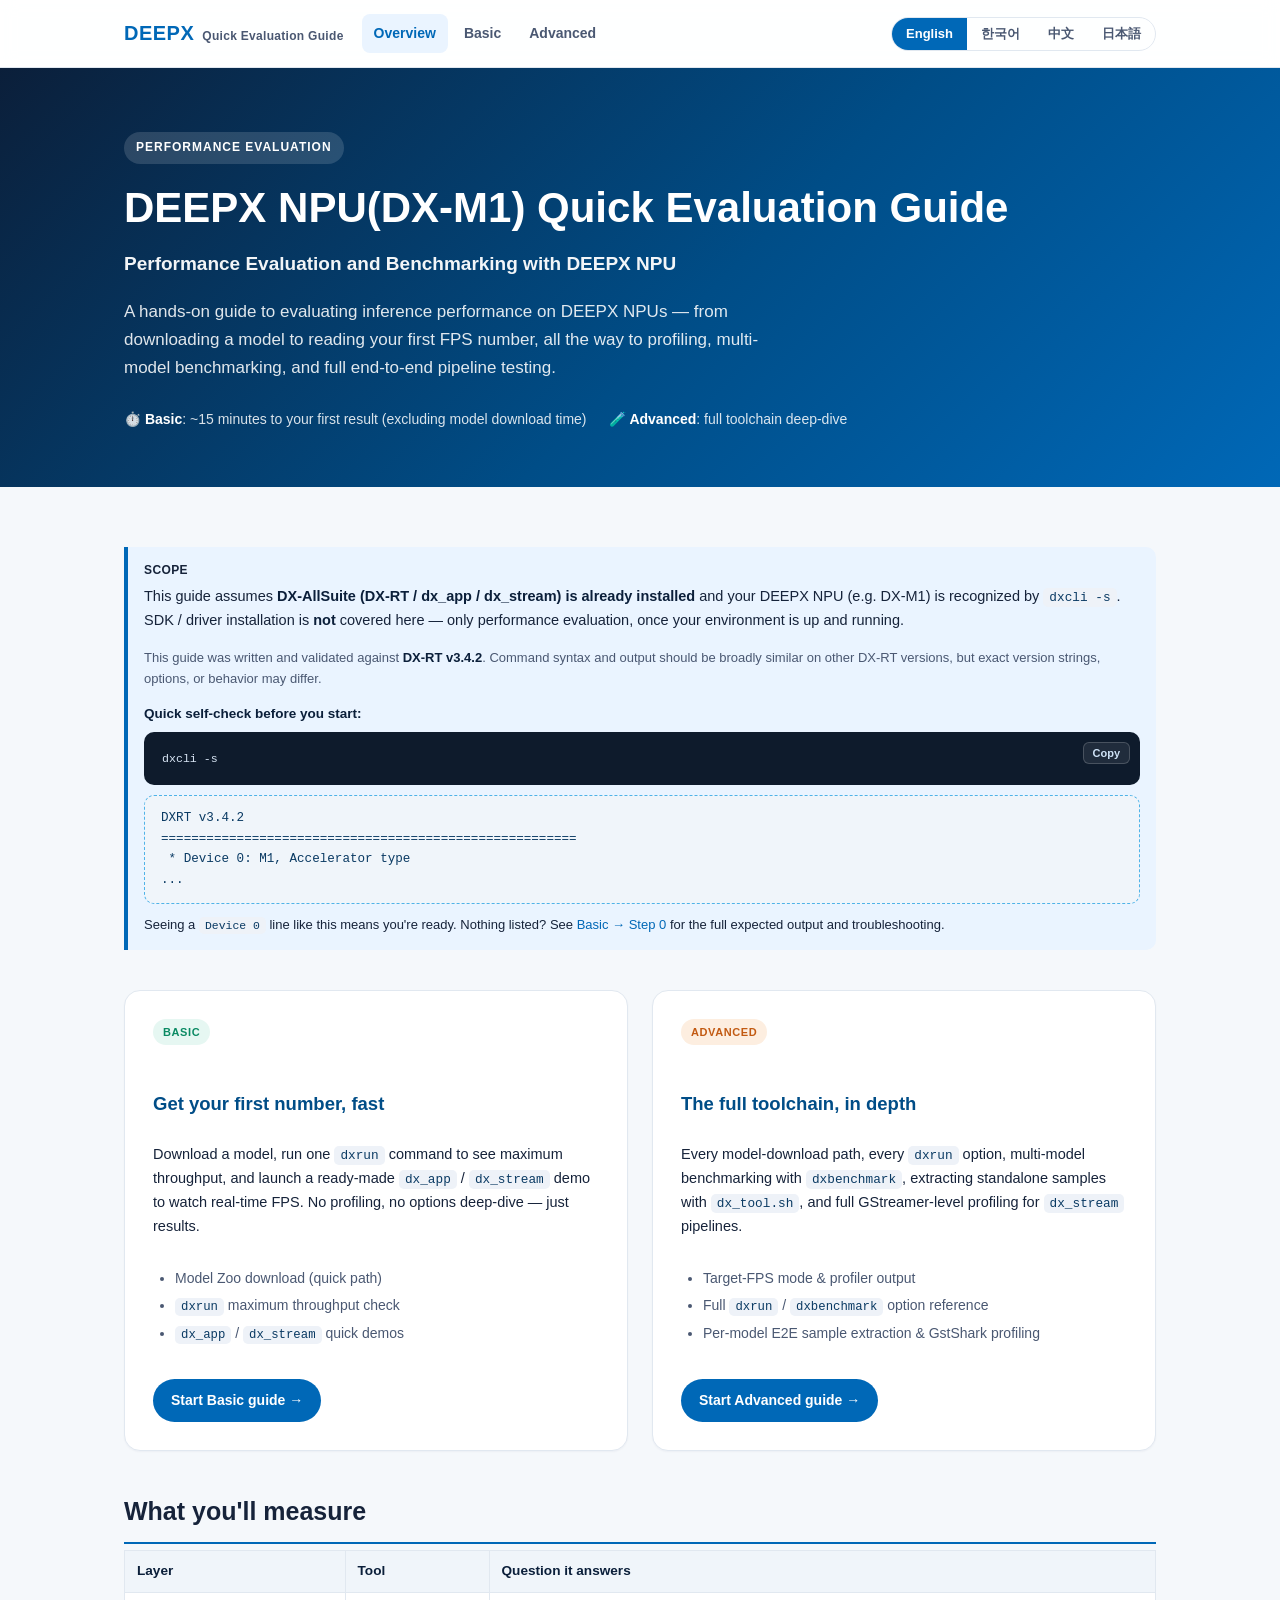
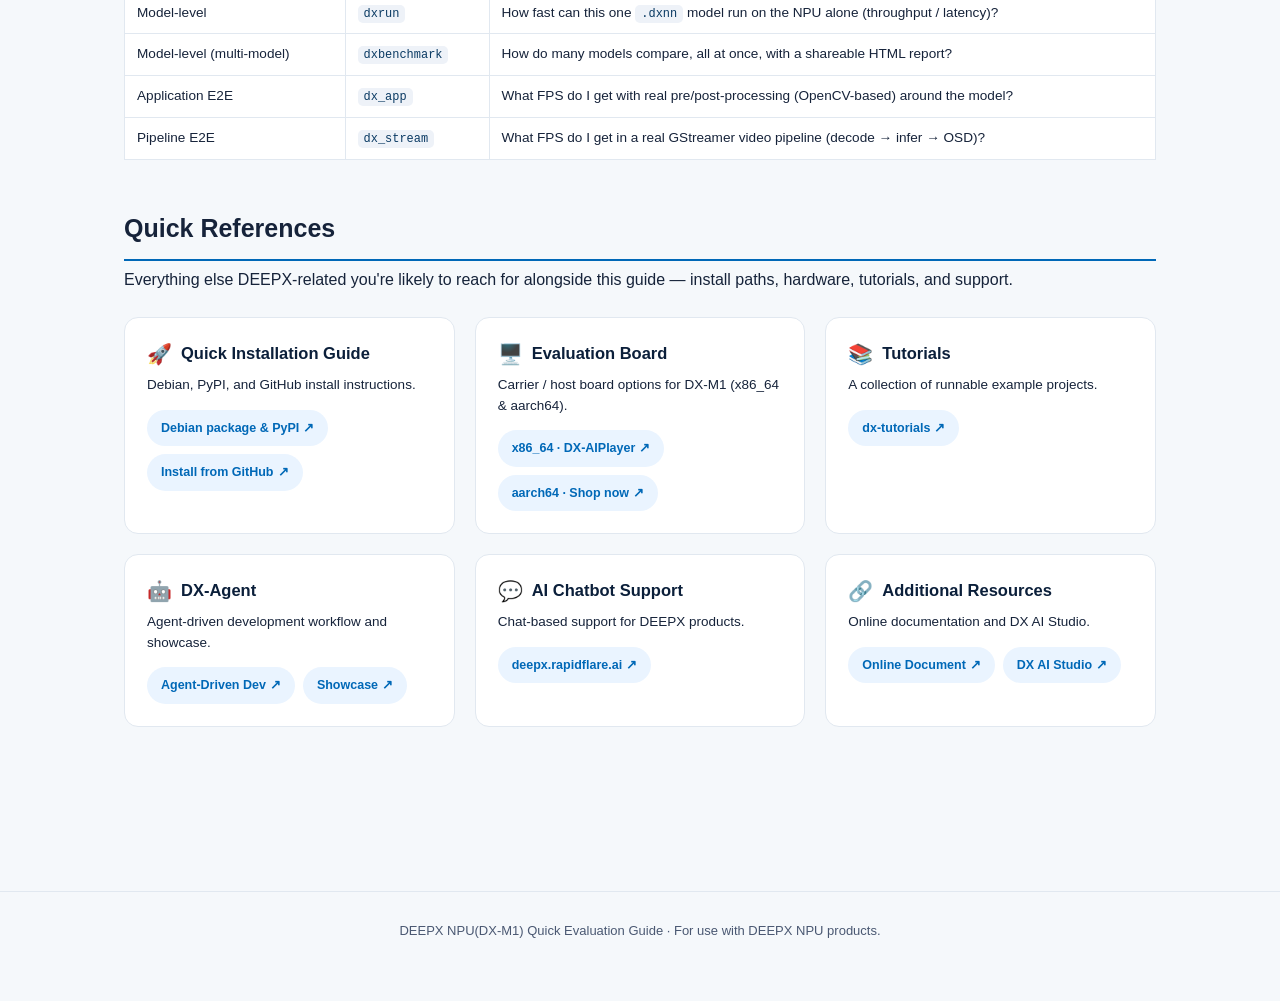
==== index.html @ d6b482f9 "update" ====
<!DOCTYPE html>
<html lang="en" data-lang="en">
<head>
<meta charset="UTF-8">
<meta name="viewport" content="width=device-width, initial-scale=1.0">
<title>DEEPX NPU(DX-M1) Quick Evaluation Guide</title>
<link rel="stylesheet" href="assets/style.css">
<style>
  /* Quick References — scoped to this page only */
  .dx-ref-grid {
    display: grid;
    grid-template-columns: repeat(auto-fit, minmax(260px, 1fr));
    gap: 20px;
    margin: 24px 0 44px;
  }
  .dx-ref-card {
    background: var(--dx-surface);
    border: 1px solid var(--dx-border);
    border-radius: 14px;
    padding: 22px;
    transition: transform 0.15s ease, box-shadow 0.15s ease, border-color 0.15s ease;
  }
  .dx-ref-card:hover {
    transform: translateY(-3px);
    box-shadow: 0 12px 28px rgba(15, 35, 65, 0.10);
    border-color: var(--dx-blue-light);
  }
  .dx-ref-head {
    display: flex;
    align-items: center;
    gap: 9px;
    margin-bottom: 8px;
  }
  .dx-ref-emoji { font-size: 20px; line-height: 1; }
  .dx-ref-card h4 {
    margin: 0;
    font-size: 16.5px;
    color: var(--dx-navy);
  }
  .dx-ref-desc {
    margin: 0 0 14px;
    font-size: 13.5px;
    color: var(--dx-ink-soft);
    line-height: 1.5;
  }
  .dx-ref-links {
    display: flex;
    flex-wrap: wrap;
    gap: 8px;
  }
  .dx-ref-chip {
    display: inline-flex;
    align-items: center;
    gap: 4px;
    background: var(--dx-note-bg);
    color: var(--dx-blue) !important;
    font-size: 12.5px;
    font-weight: 600;
    padding: 7px 13px;
    border-radius: 20px;
    border: 1px solid transparent;
    text-decoration: none !important;
    transition: background 0.15s ease, border-color 0.15s ease, transform 0.15s ease;
  }
  .dx-ref-chip:hover {
    background: #ffffff;
    border-color: var(--dx-blue);
    transform: translateY(-1px);
  }
  .dx-ref-code { margin: 14px 0 0; }
  .dx-ref-code pre { margin-bottom: 0; padding: 12px 14px; font-size: 12px; }
  @media (max-width: 700px) { .dx-ref-grid { grid-template-columns: 1fr; } }
</style>
</head>
<body>

<nav class="dx-nav">
  <div class="dx-nav__inner">
    <div class="dx-logo">DEEPX <small>Quick Evaluation Guide</small></div>
    <div class="dx-nav__links">
      <a href="index.html">Overview</a>
      <a href="basic.html">Basic</a>
      <a href="advanced.html">Advanced</a>
    </div>
    <div class="dx-lang-toggle">
      <button type="button" data-lang="en">English</button>
      <button type="button" data-lang="ko">한국어</button>
      <button type="button" data-lang="zh">中文</button>
      <button type="button" data-lang="ja">日本語</button>
    </div>
  </div>
</nav>

<header class="dx-hero">
  <div class="dx-hero__inner">
    <span class="dx-eyebrow" data-lang-en>Performance Evaluation</span>
    <span class="dx-eyebrow" data-lang-ko>성능 평가</span>
    <span class="dx-eyebrow" data-lang-zh>性能评估</span>
    <span class="dx-eyebrow" data-lang-ja>パフォーマンス評価</span>
    <h1 data-lang-en>DEEPX NPU(DX-M1) Quick Evaluation Guide</h1>
    <h1 data-lang-ko>DEEPX NPU(DX-M1) 빠른 평가 가이드</h1>
    <h1 data-lang-zh>DEEPX NPU(DX-M1) 快速评估指南</h1>
    <h1 data-lang-ja>DEEPX NPU(DX-M1) クイック評価ガイド</h1>
    <p class="dx-hero__subtitle" data-lang-en>Performance Evaluation and Benchmarking with DEEPX NPU</p>
    <p class="dx-hero__subtitle" data-lang-ko>DEEPX NPU를 활용한 성능 평가 및 벤치마킹</p>
    <p class="dx-hero__subtitle" data-lang-zh>使用 DEEPX NPU 进行性能评估与基准测试</p>
    <p class="dx-hero__subtitle" data-lang-ja>DEEPX NPU を用いた性能評価とベンチマーキング</p>
    <p data-lang-en>
      A hands-on guide to evaluating inference performance on DEEPX NPUs —
      from downloading a model to reading your first FPS number, all the way to
      profiling, multi-model benchmarking, and full end-to-end pipeline testing.
    </p>
    <p data-lang-ko>
      DEEPX NPU의 추론 성능을 평가해보는 실습형 가이드입니다.
      모델을 내려받아 첫 FPS 숫자를 확인하는 것부터, 프로파일링과 multi-model 벤치마크,
      전체 E2E 파이프라인 테스트까지 다룹니다.
    </p>
    <p data-lang-zh>
      本指南通过实际操作，演示如何评估 DEEPX NPU 的推理性能——
      从下载模型、看到第一个 FPS 数值开始，一路涵盖性能剖析（profiling）、
      multi-model benchmarking，直到完整的端到端（E2E）流水线测试。
    </p>
    <p data-lang-ja>
      DEEPX NPU における推論性能を評価するための実践的なガイドです。
      モデルのダウンロードから最初の FPS 値を確認するところに始まり、
      プロファイリングや multi-model ベンチマーク、E2E パイプラインテストまでを扱います。
    </p>
    <div class="dx-hero__meta">
      <span data-lang-en>⏱️ <b>Basic</b>: ~15 minutes to your first result (excluding model download time)</span>
      <span data-lang-ko>⏱️ <b>Basic</b>: 첫 결과까지 약 15분 (모델 다운로드 시간 제외)</span>
      <span data-lang-zh>⏱️ <b>Basic</b>: 约 15 分钟即可获得第一个结果（不含模型下载时间）</span>
      <span data-lang-ja>⏱️ <b>Basic</b>: 最初の結果まで約15分（モデルのダウンロード時間を除く）</span>
      <span data-lang-en>🧪 <b>Advanced</b>: full toolchain deep-dive</span>
      <span data-lang-ko>🧪 <b>Advanced</b>: 전체 툴체인 심화</span>
      <span data-lang-zh>🧪 <b>Advanced</b>: 完整工具链深入讲解</span>
      <span data-lang-ja>🧪 <b>Advanced</b>: ツールチェーン全体を深く解説</span>
    </div>
  </div>
</header>

<main class="dx-shell" style="grid-template-columns: 1fr;">
  <div class="dx-main">

    <div class="dx-callout" style="margin-top:28px;">
      <strong class="dx-callout-title" data-lang-en>Scope</strong>
      <strong class="dx-callout-title" data-lang-ko>범위 안내</strong>
      <strong class="dx-callout-title" data-lang-zh>范围说明</strong>
      <strong class="dx-callout-title" data-lang-ja>対象範囲</strong>
      <p data-lang-en>
        This guide assumes <strong>DX-AllSuite (DX-RT / dx_app / dx_stream)
        is already installed</strong> and your DEEPX NPU (e.g. DX-M1) is
        recognized by <code>dxcli -s</code>. SDK / driver installation is
        <strong>not</strong> covered here — only performance evaluation, once
        your environment is up and running.
      </p>
      <p data-lang-ko>
        이 가이드는 <strong>DX-AllSuite(DX-RT / dx_app / dx_stream)가 이미 설치되어 있고</strong>,
        <code>dxcli -s</code> 명령으로 DEEPX NPU(예: DX-M1)가 정상적으로 인식되는 상태를 전제로 합니다.
        SDK/드라이버 설치 과정은 다루지 않으며, <strong>환경이 준비된 이후의 성능 평가</strong>에만 집중합니다.
      </p>
      <p data-lang-zh>
        本指南假设 <strong>DX-AllSuite（DX-RT / dx_app / dx_stream）已经安装完成</strong>，
        且您的 DEEPX NPU（如 DX-M1）已可通过 <code>dxcli -s</code> 命令正常识别。
        SDK/驱动的安装过程<strong>不在</strong>本指南范围内——仅关注环境就绪之后的性能评估。
      </p>
      <p data-lang-ja>
        本ガイドは、<strong>DX-AllSuite（DX-RT / dx_app / dx_stream）がすでにインストールされており</strong>、
        <code>dxcli -s</code> コマンドで DEEPX NPU（例：DX-M1）が正しく認識されていることを前提としています。
        SDK/ドライバのインストール手順はここでは<strong>扱いません</strong>——環境構築が完了した後の性能評価のみに焦点を当てます。
      </p>
      <p data-lang-en style="font-size:13px;color:var(--dx-ink-soft);">
        This guide was written and validated against <strong>DX-RT v3.4.2</strong>.
        Command syntax and output should be broadly similar on other DX-RT
        versions, but exact version strings, options, or behavior may differ.
      </p>
      <p data-lang-ko style="font-size:13px;color:var(--dx-ink-soft);">
        이 가이드는 <strong>DX-RT v3.4.2</strong> 기준으로 작성 및 검증되었습니다.
        다른 DX-RT 버전에서도 명령어 구문과 출력은 대체로 유사하지만, 정확한
        버전 문자열, 옵션, 동작은 다를 수 있습니다.
      </p>
      <p data-lang-zh style="font-size:13px;color:var(--dx-ink-soft);">
        本指南基于 <strong>DX-RT v3.4.2</strong> 编写并验证。在其他 DX-RT
        版本上，命令语法和输出应大致相似，但具体的版本字符串、选项或行为可能
        有所不同。
      </p>
      <p data-lang-ja style="font-size:13px;color:var(--dx-ink-soft);">
        本ガイドは <strong>DX-RT v3.4.2</strong> を基準に作成・検証されています。
        他の DX-RT バージョンでもコマンドの構文や出力はおおむね同様ですが、
        正確なバージョン文字列、オプション、動作が異なる場合があります。
      </p>
      <p data-lang-en style="font-size:13.5px;font-weight:700;color:var(--dx-navy);margin-bottom:6px;">Quick self-check before you start:</p>
      <p data-lang-ko style="font-size:13.5px;font-weight:700;color:var(--dx-navy);margin-bottom:6px;">시작하기 전 빠른 자가진단:</p>
      <p data-lang-zh style="font-size:13.5px;font-weight:700;color:var(--dx-navy);margin-bottom:6px;">开始前的快速自检：</p>
      <p data-lang-ja style="font-size:13.5px;font-weight:700;color:var(--dx-navy);margin-bottom:6px;">開始前のクイックセルフチェック：</p>
      <div class="dx-code-wrap" style="margin-bottom:10px;">
<pre><code>dxcli -s</code></pre>
      </div>
      <div class="dx-output" style="margin-bottom:0;">DXRT v3.4.2
=======================================================
 * Device 0: M1, Accelerator type
...</div>
      <p data-lang-en style="font-size:13px;margin:10px 0 0;">Seeing a <code>Device 0</code> line like this means you're ready. Nothing listed? See <a href="basic.html#prereq">Basic → Step 0</a> for the full expected output and troubleshooting.</p>
      <p data-lang-ko style="font-size:13px;margin:10px 0 0;">위와 같이 <code>Device 0</code> 줄이 보이면 준비된 것입니다. 아무것도 안 보인다면 <a href="basic.html#prereq">Basic → Step 0</a>에서 전체 예상 출력과 문제 해결 방법을 확인하세요.</p>
      <p data-lang-zh style="font-size:13px;margin:10px 0 0;">如果看到类似上面的 <code>Device 0</code> 行，说明环境已就绪。什么都没显示？请参阅 <a href="basic.html#prereq">Basic → Step 0</a> 获取完整的预期输出和故障排查方法。</p>
      <p data-lang-ja style="font-size:13px;margin:10px 0 0;">上記のような <code>Device 0</code> の行が表示されれば準備完了です。何も表示されない場合は、<a href="basic.html#prereq">Basic → Step 0</a> で完全な期待出力とトラブルシューティングを確認してください。</p>
    </div>

    <div class="dx-cards">
      <div class="dx-card">
        <span class="dx-tier-badge basic" style="width:fit-content;">Basic</span>
        <h3 data-lang-en>Get your first number, fast</h3>
        <h3 data-lang-ko>가장 빠르게 첫 숫자 확인하기</h3>
        <h3 data-lang-zh>快速获得第一个数值</h3>
        <h3 data-lang-ja>最速で最初の数値を確認する</h3>
        <p data-lang-en>
          Download a model, run one <code>dxrun</code> command to see maximum
          throughput, and launch a ready-made <code>dx_app</code> /
          <code>dx_stream</code> demo to watch real-time FPS. No profiling,
          no options deep-dive — just results.
        </p>
        <p data-lang-ko>
          모델을 내려받고 <code>dxrun</code> 명령 한 번으로 최대 처리량을 확인한 뒤,
          바로 실행 가능한 <code>dx_app</code> / <code>dx_stream</code> 데모로
          실시간 FPS를 확인합니다. 프로파일링이나 세부 옵션 없이 결과 확인에만 집중합니다.
        </p>
        <p data-lang-zh>
          下载一个模型，运行一次 <code>dxrun</code> 命令即可查看最大吞吐量，
          再启动现成的 <code>dx_app</code> / <code>dx_stream</code> 演示程序
          查看实时 FPS。无需性能剖析，也无需深入了解各项选项——只看结果。
        </p>
        <p data-lang-ja>
          モデルをダウンロードし、<code>dxrun</code> コマンドを一度実行するだけで
          最大スループットを確認できます。さらに、すぐに使える <code>dx_app</code> /
          <code>dx_stream</code> のデモを起動してリアルタイム FPS を確認します。
          プロファイリングやオプションの深掘りは不要——結果だけを見ます。
        </p>
        <ul>
          <li data-lang-en>Model Zoo download (quick path)</li>
          <li data-lang-ko>Model Zoo 다운로드 (빠른 방법)</li>
          <li data-lang-zh>Model Zoo 下载（快速方式）</li>
          <li data-lang-ja>Model Zoo ダウンロード（クイックパス）</li>
          <li data-lang-en><code>dxrun</code> maximum throughput check</li>
          <li data-lang-ko><code>dxrun</code> 최대 처리량 확인</li>
          <li data-lang-zh><code>dxrun</code> 最大吞吐量检查</li>
          <li data-lang-ja><code>dxrun</code> 最大スループットチェック</li>
          <li data-lang-en><code>dx_app</code> / <code>dx_stream</code> quick demos</li>
          <li data-lang-ko><code>dx_app</code> / <code>dx_stream</code> 빠른 데모 실행</li>
          <li data-lang-zh><code>dx_app</code> / <code>dx_stream</code> 快速演示</li>
          <li data-lang-ja><code>dx_app</code> / <code>dx_stream</code> クイックデモ</li>
        </ul>
        <a class="dx-btn" href="basic.html">
          <span data-lang-en>Start Basic guide →</span>
          <span data-lang-ko>Basic 가이드 시작 →</span>
          <span data-lang-zh>开始 Basic 指南 →</span>
          <span data-lang-ja>Basic ガイドを始める →</span>
        </a>
      </div>

      <div class="dx-card">
        <span class="dx-tier-badge advanced" style="width:fit-content;">Advanced</span>
        <h3 data-lang-en>The full toolchain, in depth</h3>
        <h3 data-lang-ko>전체 툴체인 심화 학습</h3>
        <h3 data-lang-zh>深入学习完整工具链</h3>
        <h3 data-lang-ja>ツールチェーン全体を深く学ぶ</h3>
        <p data-lang-en>
          Every model-download path, every <code>dxrun</code> option,
          multi-model benchmarking with <code>dxbenchmark</code>, extracting standalone
          samples with <code>dx_tool.sh</code>, and full GStreamer-level
          profiling for <code>dx_stream</code> pipelines.
        </p>
        <p data-lang-ko>
          모든 모델 다운로드 경로, <code>dxrun</code>의 모든 옵션, <code>dxbenchmark</code>를
          이용한 multi-model 벤치마크, <code>dx_tool.sh</code>를 이용한 단독 샘플 추출,
          그리고 <code>dx_stream</code> 파이프라인의 GStreamer 레벨 프로파일링까지 다룹니다.
        </p>
        <p data-lang-zh>
          涵盖所有模型下载路径、<code>dxrun</code> 的全部选项、使用 <code>dxbenchmark</code>
          进行的 multi-model benchmarking、使用 <code>dx_tool.sh</code> 提取独立示例，
          以及针对 <code>dx_stream</code> 流水线的完整 GStreamer 级性能剖析。
        </p>
        <p data-lang-ja>
          すべてのモデルダウンロード経路、<code>dxrun</code> の全オプション、
          <code>dxbenchmark</code> による multi-model ベンチマーク、<code>dx_tool.sh</code> による
          スタンドアロンサンプルの抽出、そして <code>dx_stream</code> パイプラインの
          GStreamer レベルでの完全なプロファイリングまでを扱います。
        </p>
        <ul>
          <li data-lang-en>Target-FPS mode &amp; profiler output</li>
          <li data-lang-ko>Target-FPS 모드 및 프로파일러 출력</li>
          <li data-lang-zh>Target-FPS 模式 &amp; 性能剖析器输出</li>
          <li data-lang-ja>Target-FPS モード &amp; プロファイラー出力</li>
          <li data-lang-en>Full <code>dxrun</code> / <code>dxbenchmark</code> option reference</li>
          <li data-lang-ko><code>dxrun</code> / <code>dxbenchmark</code> 전체 옵션 레퍼런스</li>
          <li data-lang-zh><code>dxrun</code> / <code>dxbenchmark</code> 完整选项参考</li>
          <li data-lang-ja><code>dxrun</code> / <code>dxbenchmark</code> 全オプションリファレンス</li>
          <li data-lang-en>Per-model E2E sample extraction &amp; GstShark profiling</li>
          <li data-lang-ko>모델별 E2E 샘플 추출 및 GstShark 프로파일링</li>
          <li data-lang-zh>按模型提取 E2E 示例 &amp; GstShark 性能剖析</li>
          <li data-lang-ja>モデルごとの E2E サンプル抽出 &amp; GstShark プロファイリング</li>
        </ul>
        <a class="dx-btn" href="advanced.html">
          <span data-lang-en>Start Advanced guide →</span>
          <span data-lang-ko>Advanced 가이드 시작 →</span>
          <span data-lang-zh>开始 Advanced 指南 →</span>
          <span data-lang-ja>Advanced ガイドを始める →</span>
        </a>
      </div>
    </div>

    <h2 data-lang-en>What you'll measure</h2>
    <h2 data-lang-ko>무엇을 측정하나요?</h2>
    <h2 data-lang-zh>您将测量什么</h2>
    <h2 data-lang-ja>何を測定するか</h2>
    <div class="dx-table-wrap">
      <table>
        <thead>
          <tr>
            <th data-lang-en>Layer</th><th data-lang-en>Tool</th><th data-lang-en>Question it answers</th>
            <th data-lang-ko>계층</th><th data-lang-ko>도구</th><th data-lang-ko>확인할 수 있는 질문</th>
            <th data-lang-zh>层级</th><th data-lang-zh>工具</th><th data-lang-zh>可以回答的问题</th>
            <th data-lang-ja>レイヤー</th><th data-lang-ja>ツール</th><th data-lang-ja>確認できる質問</th>
          </tr>
        </thead>
        <tbody>
          <tr>
            <td data-lang-en>Model-level</td><td data-lang-en><code>dxrun</code></td>
            <td data-lang-en>How fast can this one <code>.dxnn</code> model run on the NPU alone (throughput / latency)?</td>
          </tr>
          <tr data-lang-ko>
            <td data-lang-ko>모델 레벨</td><td data-lang-ko><code>dxrun</code></td>
            <td data-lang-ko>이 <code>.dxnn</code> 모델 하나가 NPU에서 단독으로 얼마나 빠르게 동작하는가(처리량/지연시간)?</td>
          </tr>
          <tr data-lang-zh>
            <td data-lang-zh>模型级别</td><td data-lang-zh><code>dxrun</code></td>
            <td data-lang-zh>这一个 <code>.dxnn</code> 模型单独在 NPU 上能跑多快（吞吐量/延迟）？</td>
          </tr>
          <tr data-lang-ja>
            <td data-lang-ja>モデルレベル</td><td data-lang-ja><code>dxrun</code></td>
            <td data-lang-ja>この <code>.dxnn</code> モデル単体で NPU 上でどれだけ速く動作するか（スループット/レイテンシ）?</td>
          </tr>
          <tr>
            <td data-lang-en>Model-level (multi-model)</td><td data-lang-en><code>dxbenchmark</code></td>
            <td data-lang-en>How do many models compare, all at once, with a shareable HTML report?</td>
          </tr>
          <tr data-lang-ko>
            <td data-lang-ko>모델 레벨 (multi-model)</td><td data-lang-ko><code>dxbenchmark</code></td>
            <td data-lang-ko>여러 모델을 한 번에 비교하고, 공유 가능한 HTML 리포트로 남기려면?</td>
          </tr>
          <tr data-lang-zh>
            <td data-lang-zh>模型级别（multi-model）</td><td data-lang-zh><code>dxbenchmark</code></td>
            <td data-lang-zh>如何一次性比较多个模型，并生成可分享的 HTML 报告？</td>
          </tr>
          <tr data-lang-ja>
            <td data-lang-ja>モデルレベル（multi-model）</td><td data-lang-ja><code>dxbenchmark</code></td>
            <td data-lang-ja>複数のモデルを一度に比較し、共有可能な HTML レポートとして残すには?</td>
          </tr>
          <tr>
            <td data-lang-en>Application E2E</td><td data-lang-en><code>dx_app</code></td>
            <td data-lang-en>What FPS do I get with real pre/post-processing (OpenCV-based) around the model?</td>
          </tr>
          <tr data-lang-ko>
            <td data-lang-ko>애플리케이션 E2E</td><td data-lang-ko><code>dx_app</code></td>
            <td data-lang-ko>모델 앞뒤에 실제 전/후처리(OpenCV 기반)를 붙이면 FPS가 얼마나 나오는가?</td>
          </tr>
          <tr data-lang-zh>
            <td data-lang-zh>应用程序 E2E</td><td data-lang-zh><code>dx_app</code></td>
            <td data-lang-zh>在模型前后加入真实的前/后处理（基于 OpenCV）后，能获得多少 FPS？</td>
          </tr>
          <tr data-lang-ja>
            <td data-lang-ja>アプリケーション E2E</td><td data-lang-ja><code>dx_app</code></td>
            <td data-lang-ja>モデルの前後に実際の前処理/後処理（OpenCV ベース）を付けると FPS はどうなるか?</td>
          </tr>
          <tr>
            <td data-lang-en>Pipeline E2E</td><td data-lang-en><code>dx_stream</code></td>
            <td data-lang-en>What FPS do I get in a real GStreamer video pipeline (decode → infer → OSD)?</td>
          </tr>
          <tr data-lang-ko>
            <td data-lang-ko>파이프라인 E2E</td><td data-lang-ko><code>dx_stream</code></td>
            <td data-lang-ko>실제 GStreamer 비디오 파이프라인(디코드 → 추론 → OSD)에서는 FPS가 얼마나 나오는가?</td>
          </tr>
          <tr data-lang-zh>
            <td data-lang-zh>流水线 E2E</td><td data-lang-zh><code>dx_stream</code></td>
            <td data-lang-zh>在真实的 GStreamer 视频流水线（解码 → 推理 → OSD）中能获得多少 FPS？</td>
          </tr>
          <tr data-lang-ja>
            <td data-lang-ja>パイプライン E2E</td><td data-lang-ja><code>dx_stream</code></td>
            <td data-lang-ja>実際の GStreamer ビデオパイプライン（デコード → 推論 → OSD）では FPS はどうなるか?</td>
          </tr>
        </tbody>
      </table>
    </div>

    <h2 id="quick-references" data-lang-en>Quick References</h2>
    <h2 data-lang-ko>Quick References</h2>
    <h2 data-lang-zh>Quick References</h2>
    <h2 data-lang-ja>Quick References</h2>
    <p data-lang-en>Everything else DEEPX-related you're likely to reach for alongside this guide — install paths, hardware, tutorials, and support.</p>
    <p data-lang-ko>이 가이드와 함께 자주 찾게 되는 DEEPX 관련 자료들을 모았습니다 — 설치 경로, 하드웨어, 튜토리얼, 지원 채널까지.</p>
    <p data-lang-zh>汇总了与本指南配套使用的其他 DEEPX 相关资源——安装路径、硬件、教程以及支持渠道。</p>
    <p data-lang-ja>本ガイドと合わせてよく参照される DEEPX 関連情報をまとめました——インストール手順、ハードウェア、チュートリアル、サポート窓口まで。</p>

    <div class="dx-ref-grid">

      <div class="dx-ref-card">
        <div class="dx-ref-head">
          <span class="dx-ref-emoji">🚀</span>
          <h4 data-lang-en>Quick Installation Guide</h4>
          <h4 data-lang-ko>빠른 설치 가이드</h4>
          <h4 data-lang-zh>快速安装指南</h4>
          <h4 data-lang-ja>クイックインストールガイド</h4>
        </div>
        <p class="dx-ref-desc" data-lang-en>Debian, PyPI, and GitHub install instructions.</p>
        <p class="dx-ref-desc" data-lang-ko>Debian·PyPI·GitHub 설치 안내.</p>
        <p class="dx-ref-desc" data-lang-zh>Debian、PyPI 及 GitHub 安装说明。</p>
        <p class="dx-ref-desc" data-lang-ja>Debian、PyPI、GitHub のインストール手順。</p>
        <div class="dx-ref-links">
          <a class="dx-ref-chip" href="https://deepx-dgkim.github.io/yolo26-tutorial/web/#section-2-2" target="_blank" rel="noopener">
            <span data-lang-en>Debian package &amp; PyPI</span><span data-lang-ko>Debian 패키지 &amp; PyPI</span><span data-lang-zh>Debian 软件包 &amp; PyPI</span><span data-lang-ja>Debian パッケージ &amp; PyPI</span> ↗
          </a>
          <a class="dx-ref-chip" href="https://github.com/DEEPX-AI/dx-all-suite/blob/main/docs/source/02_Setting_Up_Environment.md" target="_blank" rel="noopener">
            <span data-lang-en>Install from GitHub</span><span data-lang-ko>GitHub로 설치</span><span data-lang-zh>从 GitHub 安装</span><span data-lang-ja>GitHub からインストール</span> ↗
          </a>
        </div>
      </div>

      <div class="dx-ref-card">
        <div class="dx-ref-head">
          <span class="dx-ref-emoji">🖥️</span>
          <h4 data-lang-en>Evaluation Board</h4>
          <h4 data-lang-ko>평가 보드</h4>
          <h4 data-lang-zh>评估板</h4>
          <h4 data-lang-ja>評価ボード</h4>
        </div>
        <p class="dx-ref-desc" data-lang-en>Carrier / host board options for DX-M1 (x86_64 &amp; aarch64).</p>
        <p class="dx-ref-desc" data-lang-ko>DX-M1용 캐리어/호스트 보드 옵션 (x86_64 &amp; aarch64).</p>
        <p class="dx-ref-desc" data-lang-zh>面向 DX-M1 的载板/主机板选项 (x86_64 &amp; aarch64)。</p>
        <p class="dx-ref-desc" data-lang-ja>DX-M1 向けのキャリア/ホストボードオプション (x86_64 &amp; aarch64)。</p>
        <div class="dx-ref-links">
          <a class="dx-ref-chip" href="https://deepx.ai/products/dx-aiplayer/" target="_blank" rel="noopener">x86_64 · DX-AIPlayer ↗</a>
          <a class="dx-ref-chip" href="https://deepx.ai/shop_now/" target="_blank" rel="noopener">
            <span data-lang-en>aarch64 · Shop now</span><span data-lang-ko>aarch64 · 지금 구매</span><span data-lang-zh>aarch64 · 立即购买</span><span data-lang-ja>aarch64 · 今すぐ購入</span> ↗
          </a>
        </div>
      </div>

      <div class="dx-ref-card">
        <div class="dx-ref-head">
          <span class="dx-ref-emoji">📚</span>
          <h4 data-lang-en>Tutorials</h4>
          <h4 data-lang-ko>튜토리얼</h4>
          <h4 data-lang-zh>教程</h4>
          <h4 data-lang-ja>チュートリアル</h4>
        </div>
        <p class="dx-ref-desc" data-lang-en>A collection of runnable example projects.</p>
        <p class="dx-ref-desc" data-lang-ko>실행 가능한 예제 프로젝트 모음.</p>
        <p class="dx-ref-desc" data-lang-zh>可运行示例项目合集。</p>
        <p class="dx-ref-desc" data-lang-ja>実行可能なサンプルプロジェクト集。</p>
        <div class="dx-ref-links">
          <a class="dx-ref-chip" href="https://github.com/DEEPX-AI/dx-tutorials" target="_blank" rel="noopener">dx-tutorials ↗</a>
        </div>
      </div>

      <div class="dx-ref-card">
        <div class="dx-ref-head">
          <span class="dx-ref-emoji">🤖</span>
          <h4 data-lang-en>DX-Agent</h4>
          <h4 data-lang-ko>DX-Agent</h4>
          <h4 data-lang-zh>DX-Agent</h4>
          <h4 data-lang-ja>DX-Agent</h4>
        </div>
        <p class="dx-ref-desc" data-lang-en>Agent-driven development workflow and showcase.</p>
        <p class="dx-ref-desc" data-lang-ko>Agent 기반 개발 워크플로우와 쇼케이스.</p>
        <p class="dx-ref-desc" data-lang-zh>Agent 驱动的开发工作流与展示案例。</p>
        <p class="dx-ref-desc" data-lang-ja>Agent 駆動開発のワークフローとショーケース。</p>
        <div class="dx-ref-links">
          <a class="dx-ref-chip" href="https://github.com/DEEPX-AI/dx-all-suite/blob/main/docs/source/00_Agent_Driven_Development.md" target="_blank" rel="noopener">
            <span data-lang-en>Agent-Driven Dev</span><span data-lang-ko>Agent-Driven Dev</span><span data-lang-zh>Agent-Driven Dev</span><span data-lang-ja>Agent-Driven Dev</span> ↗
          </a>
          <a class="dx-ref-chip" href="https://github.com/DEEPX-AI/dx-all-suite/tree/main/dx-agent-dev-showcase" target="_blank" rel="noopener">
            <span data-lang-en>Showcase</span><span data-lang-ko>쇼케이스</span><span data-lang-zh>展示案例</span><span data-lang-ja>ショーケース</span> ↗
          </a>
        </div>
      </div>

      <div class="dx-ref-card">
        <div class="dx-ref-head">
          <span class="dx-ref-emoji">💬</span>
          <h4 data-lang-en>AI Chatbot Support</h4>
          <h4 data-lang-ko>AI 챗봇 지원</h4>
          <h4 data-lang-zh>AI 聊天机器人支持</h4>
          <h4 data-lang-ja>AI チャットボットサポート</h4>
        </div>
        <p class="dx-ref-desc" data-lang-en>Chat-based support for DEEPX products.</p>
        <p class="dx-ref-desc" data-lang-ko>DEEPX 제품 채팅 지원.</p>
        <p class="dx-ref-desc" data-lang-zh>针对 DEEPX 产品的在线聊天支持。</p>
        <p class="dx-ref-desc" data-lang-ja>DEEPX 製品向けのチャットサポート。</p>
        <div class="dx-ref-links">
          <a class="dx-ref-chip" href="https://deepx.rapidflare.ai/" target="_blank" rel="noopener">deepx.rapidflare.ai ↗</a>
        </div>
      </div>

      <div class="dx-ref-card">
        <div class="dx-ref-head">
          <span class="dx-ref-emoji">🔗</span>
          <h4 data-lang-en>Additional Resources</h4>
          <h4 data-lang-ko>추가 자료</h4>
          <h4 data-lang-zh>更多资源</h4>
          <h4 data-lang-ja>追加リソース</h4>
        </div>
        <p class="dx-ref-desc" data-lang-en>Online documentation and DX AI Studio.</p>
        <p class="dx-ref-desc" data-lang-ko>온라인 문서와 DX AI Studio.</p>
        <p class="dx-ref-desc" data-lang-zh>在线文档与 DX AI Studio。</p>
        <p class="dx-ref-desc" data-lang-ja>オンラインドキュメントと DX AI Studio。</p>
        <div class="dx-ref-links">
          <a class="dx-ref-chip" href="https://developer.deepx.ai/tech-docs/" target="_blank" rel="noopener">
            <span data-lang-en>Online Document</span><span data-lang-ko>온라인 문서</span><span data-lang-zh>在线文档</span><span data-lang-ja>オンラインドキュメント</span> ↗
          </a>
          <a class="dx-ref-chip" href="https://github.com/DEEPX-AI/dx-all-suite/tree/main/dx-ai-studio" target="_blank" rel="noopener">DX AI Studio ↗</a>
        </div>
      </div>

    </div>

  </div>
</main>

<footer class="dx-footer">
  <span data-lang-en>DEEPX NPU(DX-M1) Quick Evaluation Guide · For use with DEEPX NPU products.</span>
  <span data-lang-ko>DEEPX NPU(DX-M1) 빠른 평가 가이드 · DEEPX NPU 제품과 함께 사용하세요.</span>
  <span data-lang-zh>DEEPX NPU(DX-M1) 快速评估指南 · 适用于 DEEPX NPU 产品。</span>
  <span data-lang-ja>DEEPX NPU(DX-M1) クイック評価ガイド · DEEPX NPU 製品でご利用ください。</span>
</footer>

<script src="assets/script.js"></script>
</body>
</html>
---- assets/style.css ----
/* =========================================================================
   DEEPX NPU Performance Evaluation Guide — shared stylesheet
   ========================================================================= */

:root {
  --dx-blue: #0068b7;
  --dx-blue-dark: #004d87;
  --dx-blue-light: #4fb3e8;
  --dx-navy: #0b1f3a;
  --dx-ink: #16233a;
  --dx-ink-soft: #4a5872;
  --dx-bg: #f5f8fb;
  --dx-surface: #ffffff;
  --dx-border: #e1e8f0;
  --dx-code-bg: #0e1b2c;
  --dx-code-fg: #d9e6f5;
  --dx-accent: #00a3a1;
  --dx-warn-bg: #fff7e6;
  --dx-warn-border: #f0b429;
  --dx-note-bg: #eaf4ff;
  --dx-note-border: var(--dx-blue);
  --dx-tip-bg: #eafaf5;
  --dx-tip-border: #17b58f;
  --dx-radius: 10px;
  --dx-max-width: 1080px;
  --dx-font: -apple-system, BlinkMacSystemFont, "Segoe UI", "Pretendard",
    "Noto Sans KR", "Malgun Gothic", Roboto, Helvetica, Arial, sans-serif;
  --dx-mono: "SFMono-Regular", "Roboto Mono", Consolas, "Liberation Mono",
    Menlo, monospace;
}

* { box-sizing: border-box; }

html { scroll-behavior: smooth; }

body {
  margin: 0;
  font-family: var(--dx-font);
  color: var(--dx-ink);
  background: var(--dx-bg);
  line-height: 1.65;
  font-size: 16px;
}

img { max-width: 100%; }

a { color: var(--dx-blue); text-decoration: none; }
a:hover { text-decoration: underline; }

/* ---------------------------------------------------------------------- */
/* Top nav                                                                */
/* ---------------------------------------------------------------------- */
.dx-nav {
  position: sticky;
  top: 0;
  z-index: 50;
  background: rgba(255, 255, 255, 0.92);
  backdrop-filter: saturate(180%) blur(8px);
  border-bottom: 1px solid var(--dx-border);
}
.dx-nav__inner {
  max-width: var(--dx-max-width);
  margin: 0 auto;
  padding: 14px 24px;
  display: flex;
  align-items: center;
  gap: 18px;
}
.dx-logo {
  font-weight: 800;
  font-size: 20px;
  letter-spacing: 0.5px;
  color: var(--dx-blue);
  display: flex;
  align-items: baseline;
  gap: 8px;
  white-space: nowrap;
}
.dx-logo small {
  font-weight: 600;
  font-size: 12px;
  color: var(--dx-ink-soft);
  letter-spacing: 0.3px;
}
.dx-nav__links {
  display: flex;
  gap: 4px;
  flex-wrap: wrap;
  flex: 1;
}
.dx-nav__links a {
  color: var(--dx-ink-soft);
  font-size: 14px;
  font-weight: 600;
  padding: 8px 12px;
  border-radius: 8px;
}
.dx-nav__links a:hover,
.dx-nav__links a.active {
  color: var(--dx-blue);
  background: var(--dx-note-bg);
  text-decoration: none;
}
.dx-tier-badge {
  font-size: 11px;
  font-weight: 800;
  letter-spacing: 0.6px;
  padding: 4px 10px;
  border-radius: 999px;
  text-transform: uppercase;
}
.dx-tier-badge.basic { background: #e6f7f2; color: #0a8a63; }
.dx-tier-badge.advanced { background: #fdeee0; color: #c25a12; }

/* Language toggle */
.dx-lang-toggle {
  display: flex;
  border: 1px solid var(--dx-border);
  border-radius: 999px;
  overflow: hidden;
  flex-shrink: 0;
}
.dx-lang-toggle button {
  border: none;
  background: transparent;
  padding: 7px 14px;
  font-size: 13px;
  font-weight: 700;
  color: var(--dx-ink-soft);
  cursor: pointer;
  font-family: inherit;
}
.dx-lang-toggle button.is-active {
  background: var(--dx-blue);
  color: #fff;
}

/* ---------------------------------------------------------------------- */
/* Language visibility                                                    */
/* ---------------------------------------------------------------------- */
[data-lang-ko], [data-lang-zh], [data-lang-ja] { display: none !important; }

html[data-lang="ko"] [data-lang-en] { display: none !important; }
html[data-lang="ko"] [data-lang-ko] { display: inline !important; }
html[data-lang="ko"] li[data-lang-ko] { display: list-item !important; }
html[data-lang="ko"] tr[data-lang-ko] { display: table-row !important; }
html[data-lang="ko"] td[data-lang-ko],
html[data-lang="ko"] th[data-lang-ko] { display: table-cell !important; }
html[data-lang="ko"] div[data-lang-ko],
html[data-lang="ko"] p[data-lang-ko],
html[data-lang="ko"] h1[data-lang-ko],
html[data-lang="ko"] h2[data-lang-ko],
html[data-lang="ko"] h3[data-lang-ko],
html[data-lang="ko"] h4[data-lang-ko],
html[data-lang="ko"] strong[data-lang-ko] { display: block !important; }

html[data-lang="zh"] [data-lang-en] { display: none !important; }
html[data-lang="zh"] [data-lang-zh] { display: inline !important; }
html[data-lang="zh"] li[data-lang-zh] { display: list-item !important; }
html[data-lang="zh"] tr[data-lang-zh] { display: table-row !important; }
html[data-lang="zh"] td[data-lang-zh],
html[data-lang="zh"] th[data-lang-zh] { display: table-cell !important; }
html[data-lang="zh"] div[data-lang-zh],
html[data-lang="zh"] p[data-lang-zh],
html[data-lang="zh"] h1[data-lang-zh],
html[data-lang="zh"] h2[data-lang-zh],
html[data-lang="zh"] h3[data-lang-zh],
html[data-lang="zh"] h4[data-lang-zh],
html[data-lang="zh"] strong[data-lang-zh] { display: block !important; }

html[data-lang="ja"] [data-lang-en] { display: none !important; }
html[data-lang="ja"] [data-lang-ja] { display: inline !important; }
html[data-lang="ja"] li[data-lang-ja] { display: list-item !important; }
html[data-lang="ja"] tr[data-lang-ja] { display: table-row !important; }
html[data-lang="ja"] td[data-lang-ja],
html[data-lang="ja"] th[data-lang-ja] { display: table-cell !important; }
html[data-lang="ja"] div[data-lang-ja],
html[data-lang="ja"] p[data-lang-ja],
html[data-lang="ja"] h1[data-lang-ja],
html[data-lang="ja"] h2[data-lang-ja],
html[data-lang="ja"] h3[data-lang-ja],
html[data-lang="ja"] h4[data-lang-ja],
html[data-lang="ja"] strong[data-lang-ja] { display: block !important; }

/* ---------------------------------------------------------------------- */
/* Layout                                                                 */
/* ---------------------------------------------------------------------- */
.dx-shell {
  max-width: var(--dx-max-width);
  margin: 0 auto;
  padding: 0 24px 80px;
  display: grid;
  grid-template-columns: 220px minmax(0, 1fr);
  gap: 40px;
}
@media (max-width: 860px) {
  .dx-shell { grid-template-columns: 1fr; }
  .dx-toc { display: none; }
}

.dx-toc {
  position: sticky;
  top: 76px;
  align-self: start;
  padding-top: 32px;
  font-size: 13px;
}
.dx-toc h4 {
  text-transform: uppercase;
  letter-spacing: 0.6px;
  font-size: 11px;
  color: var(--dx-ink-soft);
  margin: 0 0 10px;
}
.dx-toc ol {
  list-style: none;
  margin: 0;
  padding: 0;
  border-left: 2px solid var(--dx-border);
}
.dx-toc li a {
  display: block;
  padding: 6px 0 6px 14px;
  margin-left: -2px;
  border-left: 2px solid transparent;
  color: var(--dx-ink-soft);
  font-weight: 600;
}
.dx-toc li a:hover,
.dx-toc li a.active {
  color: var(--dx-blue);
  border-left-color: var(--dx-blue);
  text-decoration: none;
}

.dx-main { min-width: 0; padding-top: 32px; }

/* ---------------------------------------------------------------------- */
/* Hero                                                                   */
/* ---------------------------------------------------------------------- */
.dx-hero {
  background: linear-gradient(135deg, var(--dx-navy) 0%, var(--dx-blue-dark) 55%, var(--dx-blue) 100%);
  color: #fff;
}
.dx-hero__inner {
  max-width: var(--dx-max-width);
  margin: 0 auto;
  padding: 64px 24px 56px;
}
.dx-eyebrow {
  display: inline-block;
  font-size: 12px;
  font-weight: 800;
  letter-spacing: 1px;
  text-transform: uppercase;
  background: rgba(255,255,255,0.14);
  padding: 6px 12px;
  border-radius: 999px;
  margin-bottom: 18px;
}
.dx-hero h1 {
  font-size: clamp(28px, 4vw, 42px);
  margin: 0 0 14px;
  line-height: 1.25;
}
.dx-hero p {
  font-size: 17px;
  max-width: 640px;
  color: rgba(255,255,255,0.88);
  margin: 0 0 26px;
}
.dx-hero p.dx-hero__subtitle {
  font-size: 19px;
  font-weight: 600;
  color: rgba(255,255,255,0.95);
  max-width: 680px;
  margin: 0 0 18px;
}
.dx-hero__meta {
  display: flex;
  gap: 22px;
  flex-wrap: wrap;
  font-size: 14px;
  color: rgba(255,255,255,0.85);
}
.dx-hero__meta b { color: #fff; }

/* ---------------------------------------------------------------------- */
/* Cards (landing page)                                                   */
/* ---------------------------------------------------------------------- */
.dx-cards {
  display: grid;
  grid-template-columns: repeat(2, 1fr);
  gap: 24px;
  margin: 40px 0;
}
@media (max-width: 700px) { .dx-cards { grid-template-columns: 1fr; } }

.dx-card {
  background: var(--dx-surface);
  border: 1px solid var(--dx-border);
  border-radius: 16px;
  padding: 28px;
  display: flex;
  flex-direction: column;
  gap: 14px;
  box-shadow: 0 1px 2px rgba(15, 35, 65, 0.04);
  transition: transform 0.15s ease, box-shadow 0.15s ease;
}
.dx-card:hover {
  transform: translateY(-3px);
  box-shadow: 0 12px 28px rgba(15, 35, 65, 0.12);
}
.dx-card h3 { margin: 0; font-size: 21px; }
.dx-card p { margin: 0; color: var(--dx-ink-soft); font-size: 14.5px; }
.dx-card ul { margin: 0; padding-left: 18px; color: var(--dx-ink-soft); font-size: 14px; }
.dx-card ul li { margin-bottom: 4px; }
.dx-card .dx-btn { margin-top: auto; }

.dx-step-cards {
  display: grid;
  grid-template-columns: repeat(auto-fit, minmax(220px, 1fr));
  gap: 16px;
  margin: 24px 0;
}
.dx-step-card {
  background: var(--dx-surface);
  border: 1px solid var(--dx-border);
  border-radius: 12px;
  padding: 18px;
}
.dx-step-card .dx-step-num {
  display: inline-flex;
  align-items: center;
  justify-content: center;
  width: 26px; height: 26px;
  border-radius: 50%;
  background: var(--dx-note-bg);
  color: var(--dx-blue);
  font-weight: 800;
  font-size: 13px;
  margin-bottom: 10px;
}
.dx-step-card h4 { margin: 0 0 6px; font-size: 15px; }
.dx-step-card p { margin: 0; font-size: 13.5px; color: var(--dx-ink-soft); }

.dx-btn {
  display: inline-flex;
  align-items: center;
  gap: 6px;
  background: var(--dx-blue);
  color: #fff !important;
  font-weight: 700;
  font-size: 14px;
  padding: 10px 18px;
  border-radius: 999px;
  text-decoration: none !important;
  width: fit-content;
}
.dx-btn:hover { background: var(--dx-blue-dark); }
.dx-btn.secondary {
  background: transparent;
  color: var(--dx-blue) !important;
  border: 1.5px solid var(--dx-blue);
}
.dx-btn.secondary:hover { background: var(--dx-note-bg); }

/* ---------------------------------------------------------------------- */
/* Typography inside content                                              */
/* ---------------------------------------------------------------------- */
.dx-main h2 {
  font-size: 25px;
  margin: 48px 0 6px;
  padding-bottom: 10px;
  border-bottom: 2px solid var(--dx-blue);
  scroll-margin-top: 84px;
}
.dx-main h2:first-of-type { margin-top: 8px; }
.dx-main .dx-h2-sub {
  color: var(--dx-ink-soft);
  font-size: 14px;
  margin: 8px 0 22px;
}
.dx-main h3 {
  font-size: 18.5px;
  margin: 30px 0 10px;
  color: var(--dx-blue-dark);
  scroll-margin-top: 84px;
}
.dx-main h4 {
  font-size: 15.5px;
  margin: 20px 0 8px;
}
.dx-main p { margin: 0 0 14px; color: var(--dx-ink); }
.dx-main ul, .dx-main ol { margin: 0 0 16px; padding-left: 22px; }
.dx-main li { margin-bottom: 6px; }
.dx-main strong { color: var(--dx-navy); }

.dx-section-badge {
  display: inline-block;
  font-size: 11px;
  font-weight: 800;
  letter-spacing: 0.5px;
  text-transform: uppercase;
  padding: 3px 9px;
  border-radius: 6px;
  background: var(--dx-note-bg);
  color: var(--dx-blue);
  margin-bottom: 10px;
}

/* Code blocks */
pre {
  background: var(--dx-code-bg);
  color: var(--dx-code-fg);
  padding: 16px 18px;
  border-radius: var(--dx-radius);
  overflow-x: auto;
  font-size: 13.2px;
  line-height: 1.6;
  margin: 0 0 16px;
  position: relative;
}
pre code { font-family: var(--dx-mono); background: none; padding: 0; color: inherit; }
code {
  font-family: var(--dx-mono);
  background: #eef2f8;
  color: #0a3a63;
  padding: 2px 6px;
  border-radius: 5px;
  font-size: 0.88em;
}
.dx-code-wrap { position: relative; margin-bottom: 16px; }
.dx-code-wrap pre { margin-bottom: 0; }
.dx-copy-btn {
  position: absolute;
  top: 10px; right: 10px;
  font-size: 11px;
  font-weight: 700;
  color: #cfe3f7;
  background: rgba(255,255,255,0.08);
  border: 1px solid rgba(255,255,255,0.18);
  border-radius: 6px;
  padding: 4px 9px;
  cursor: pointer;
  font-family: var(--dx-font);
}
.dx-copy-btn:hover { background: rgba(255,255,255,0.18); }

/* Tables */
.dx-table-wrap { overflow-x: auto; margin: 0 0 20px; }
table {
  border-collapse: collapse;
  width: 100%;
  font-size: 13.6px;
  background: var(--dx-surface);
}
th, td {
  border: 1px solid var(--dx-border);
  padding: 9px 12px;
  text-align: left;
  vertical-align: top;
}
th {
  background: #f0f5fa;
  font-weight: 700;
  color: var(--dx-navy);
  white-space: nowrap;
}
tr:nth-child(even) td { background: #fafcfe; }
td code { white-space: nowrap; }

/* Callouts */
.dx-callout {
  border-left: 4px solid var(--dx-note-border);
  background: var(--dx-note-bg);
  padding: 14px 16px;
  border-radius: 0 10px 10px 0;
  margin: 0 0 18px;
  font-size: 14.5px;
}
.dx-callout.warn { border-color: var(--dx-warn-border); background: var(--dx-warn-bg); }
.dx-callout.tip { border-color: var(--dx-tip-border); background: var(--dx-tip-bg); }
.dx-callout strong.dx-callout-title {
  display: block;
  font-size: 12px;
  letter-spacing: 0.4px;
  text-transform: uppercase;
  margin-bottom: 4px;
  color: var(--dx-ink);
}
.dx-callout p:last-child { margin-bottom: 0; }

/* Collapsible / optional content */
.dx-main details.dx-details {
  margin: 30px 0 18px;
  border: 1px solid var(--dx-border);
  border-radius: var(--dx-radius);
  background: var(--dx-surface);
}
.dx-main details.dx-details summary {
  cursor: pointer;
  list-style: none;
  padding: 14px 16px;
  font-size: 18.5px;
  font-weight: 700;
  color: var(--dx-blue-dark);
  display: flex;
  align-items: center;
  gap: 9px;
}
.dx-main details.dx-details summary::-webkit-details-marker { display: none; }
.dx-main details.dx-details summary::before {
  content: "▶";
  font-size: 11px;
  color: var(--dx-blue);
  transition: transform 0.15s ease;
  flex: none;
}
.dx-main details.dx-details[open] summary::before { transform: rotate(90deg); }
.dx-main details.dx-details summary:hover { color: var(--dx-blue); }
.dx-main details.dx-details .dx-details-body {
  padding: 0 16px 16px;
  border-top: 1px solid var(--dx-border);
  padding-top: 14px;
}
.dx-main details.dx-details .dx-details-body p:last-child { margin-bottom: 0; }

/* Output sample block */
.dx-output {
  background: #f0f5fa;
  border: 1px dashed var(--dx-blue-light);
  border-radius: 10px;
  padding: 12px 16px;
  font-family: var(--dx-mono);
  font-size: 12.6px;
  color: #0a3a63;
  overflow-x: auto;
  margin: 0 0 18px;
  white-space: pre;
}

/* Diagram figure */
.dx-figure {
  margin: 0 0 22px;
  padding: 20px 20px 16px;
  background: var(--dx-surface);
  border: 1px solid var(--dx-border);
  border-radius: 14px;
}
.dx-figure svg { display: block; width: 100%; height: auto; }
.dx-figure figcaption {
  margin-top: 14px;
  font-size: 12.5px;
  color: var(--dx-ink-soft);
  line-height: 1.6;
}

/* Decision table on advanced summary */
.dx-goal-table td:first-child { font-weight: 700; color: var(--dx-navy); white-space: nowrap; }

hr.dx-sep { border: none; border-top: 1px solid var(--dx-border); margin: 44px 0; }

.dx-nextstep {
  margin-top: 56px;
  padding: 22px 24px;
  border-radius: 14px;
  background: linear-gradient(135deg, #eaf4ff, #f5faff);
  border: 1px solid var(--dx-border);
  display: flex;
  align-items: center;
  justify-content: space-between;
  gap: 18px;
  flex-wrap: wrap;
}
.dx-nextstep p { margin: 0; color: var(--dx-ink-soft); font-size: 14px; }
.dx-nextstep h4 { margin: 0 0 4px; }

footer.dx-footer {
  border-top: 1px solid var(--dx-border);
  margin-top: 40px;
  padding: 28px 24px 60px;
  text-align: center;
  color: var(--dx-ink-soft);
  font-size: 13px;
}

/* Prereq checklist */
.dx-checklist { list-style: none; padding: 0; margin: 0 0 18px; }
.dx-checklist li {
  padding: 8px 0 8px 30px;
  position: relative;
  font-size: 14.5px;
}
.dx-checklist li::before {
  content: "✓";
  position: absolute; left: 0; top: 7px;
  width: 20px; height: 20px;
  background: var(--dx-tip-border);
  color: #fff;
  border-radius: 50%;
  font-size: 12px;
  font-weight: 800;
  display: flex; align-items: center; justify-content: center;
}
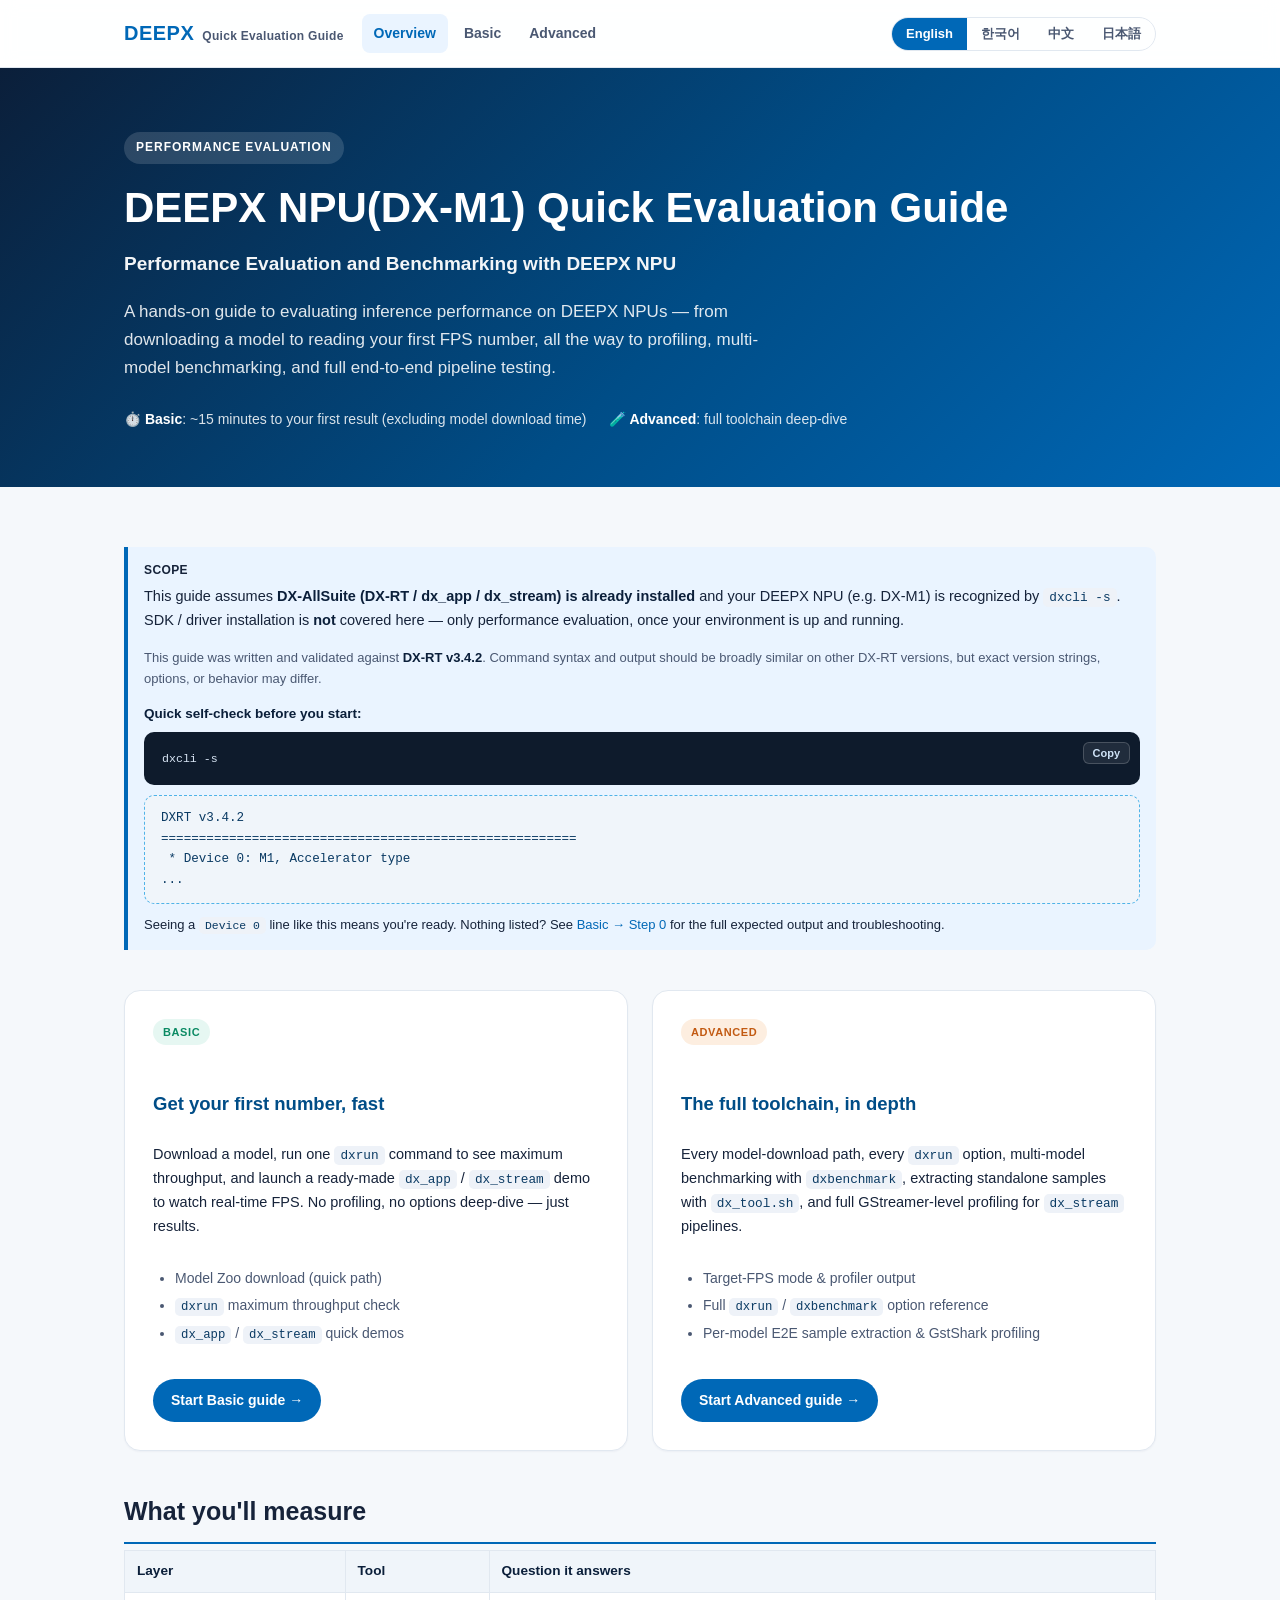
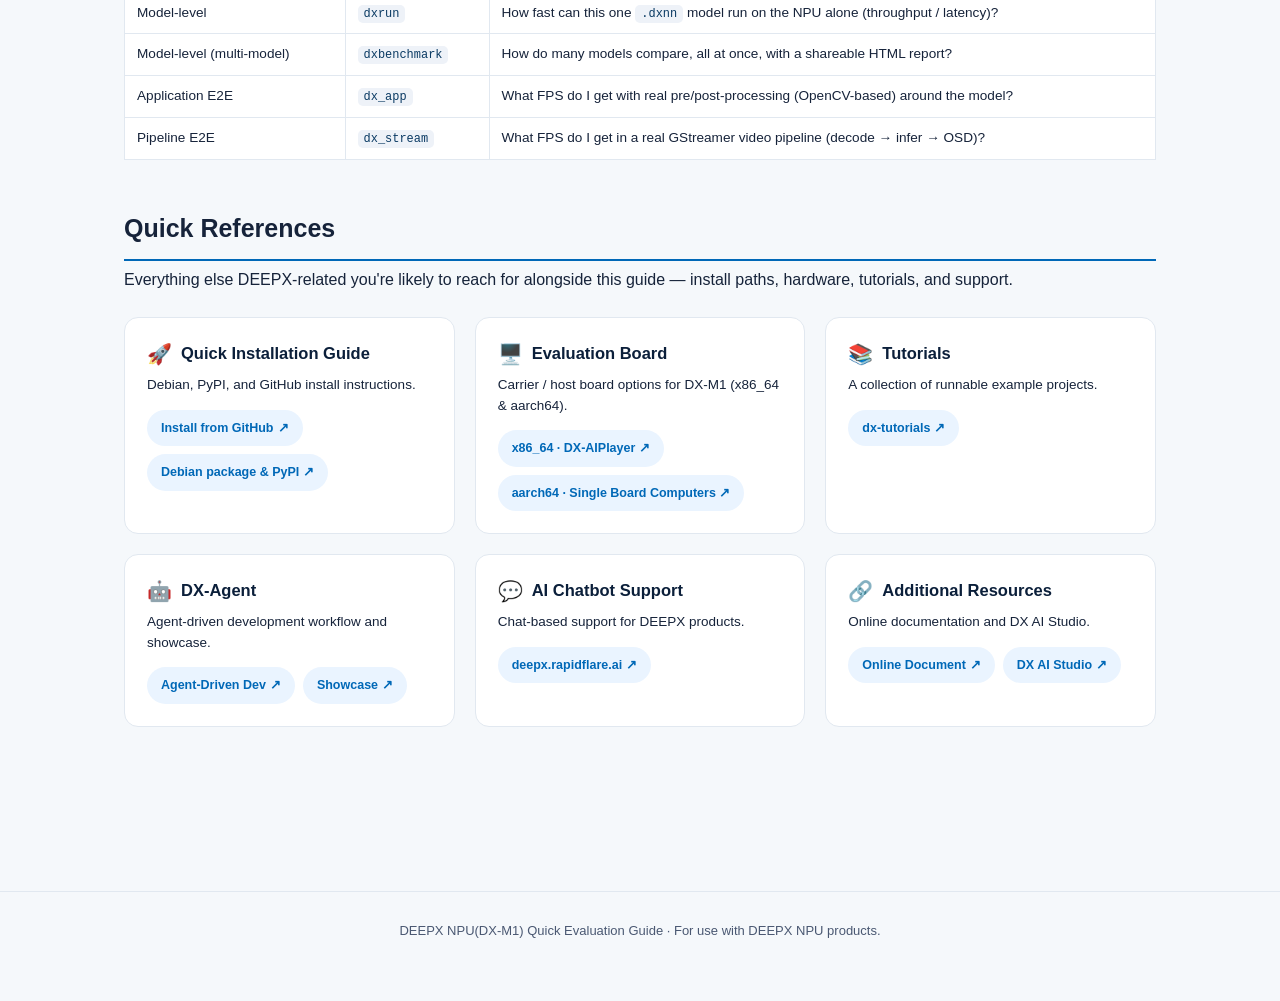
==== commit 2853f751: "update" ====
--- a/index.html
+++ b/index.html
@@ -117,8 +117,8 @@
     </p>
     <p data-lang-zh>
       本指南通过实际操作，演示如何评估 DEEPX NPU 的推理性能——
-      从下载模型、看到第一个 FPS 数值开始，一路涵盖性能剖析（profiling）、
-      multi-model benchmarking，直到完整的端到端（E2E）流水线测试。
+      从下载模型、看到第一个 FPS 数值开始，一路涵盖性能剖析、
+      multi-model benchmarking，直到完整的 E2E 流水线测试。
     </p>
     <p data-lang-ja>
       DEEPX NPU における推論性能を評価するための実践的なガイドです。
@@ -414,11 +414,11 @@
         <p class="dx-ref-desc" data-lang-zh>Debian、PyPI 及 GitHub 安装说明。</p>
         <p class="dx-ref-desc" data-lang-ja>Debian、PyPI、GitHub のインストール手順。</p>
         <div class="dx-ref-links">
+          <a class="dx-ref-chip" href="https://github.com/DEEPX-AI/dx-all-suite/blob/main/docs/source/02_Setting_Up_Environment.md" target="_blank" rel="noopener">
+            <span data-lang-en>Install from GitHub</span><span data-lang-ko>GitHub로 설치</span><span data-lang-zh>从 GitHub 安装</span><span data-lang-ja>GitHub からインストール</span> ↗
+          </a>
           <a class="dx-ref-chip" href="https://deepx-dgkim.github.io/yolo26-tutorial/web/#section-2-2" target="_blank" rel="noopener">
             <span data-lang-en>Debian package &amp; PyPI</span><span data-lang-ko>Debian 패키지 &amp; PyPI</span><span data-lang-zh>Debian 软件包 &amp; PyPI</span><span data-lang-ja>Debian パッケージ &amp; PyPI</span> ↗
-          </a>
-          <a class="dx-ref-chip" href="https://github.com/DEEPX-AI/dx-all-suite/blob/main/docs/source/02_Setting_Up_Environment.md" target="_blank" rel="noopener">
-            <span data-lang-en>Install from GitHub</span><span data-lang-ko>GitHub로 설치</span><span data-lang-zh>从 GitHub 安装</span><span data-lang-ja>GitHub からインストール</span> ↗
           </a>
         </div>
       </div>
@@ -437,9 +437,7 @@
         <p class="dx-ref-desc" data-lang-ja>DX-M1 向けのキャリア/ホストボードオプション (x86_64 &amp; aarch64)。</p>
         <div class="dx-ref-links">
           <a class="dx-ref-chip" href="https://deepx.ai/products/dx-aiplayer/" target="_blank" rel="noopener">x86_64 · DX-AIPlayer ↗</a>
-          <a class="dx-ref-chip" href="https://deepx.ai/shop_now/" target="_blank" rel="noopener">
-            <span data-lang-en>aarch64 · Shop now</span><span data-lang-ko>aarch64 · 지금 구매</span><span data-lang-zh>aarch64 · 立即购买</span><span data-lang-ja>aarch64 · 今すぐ購入</span> ↗
-          </a>
+          <a class="dx-ref-chip" href="https://deepx.ai/shop_now/#single-board-computers" target="_blank" rel="noopener">aarch64 · Single Board Computers ↗</a>
         </div>
       </div>
 
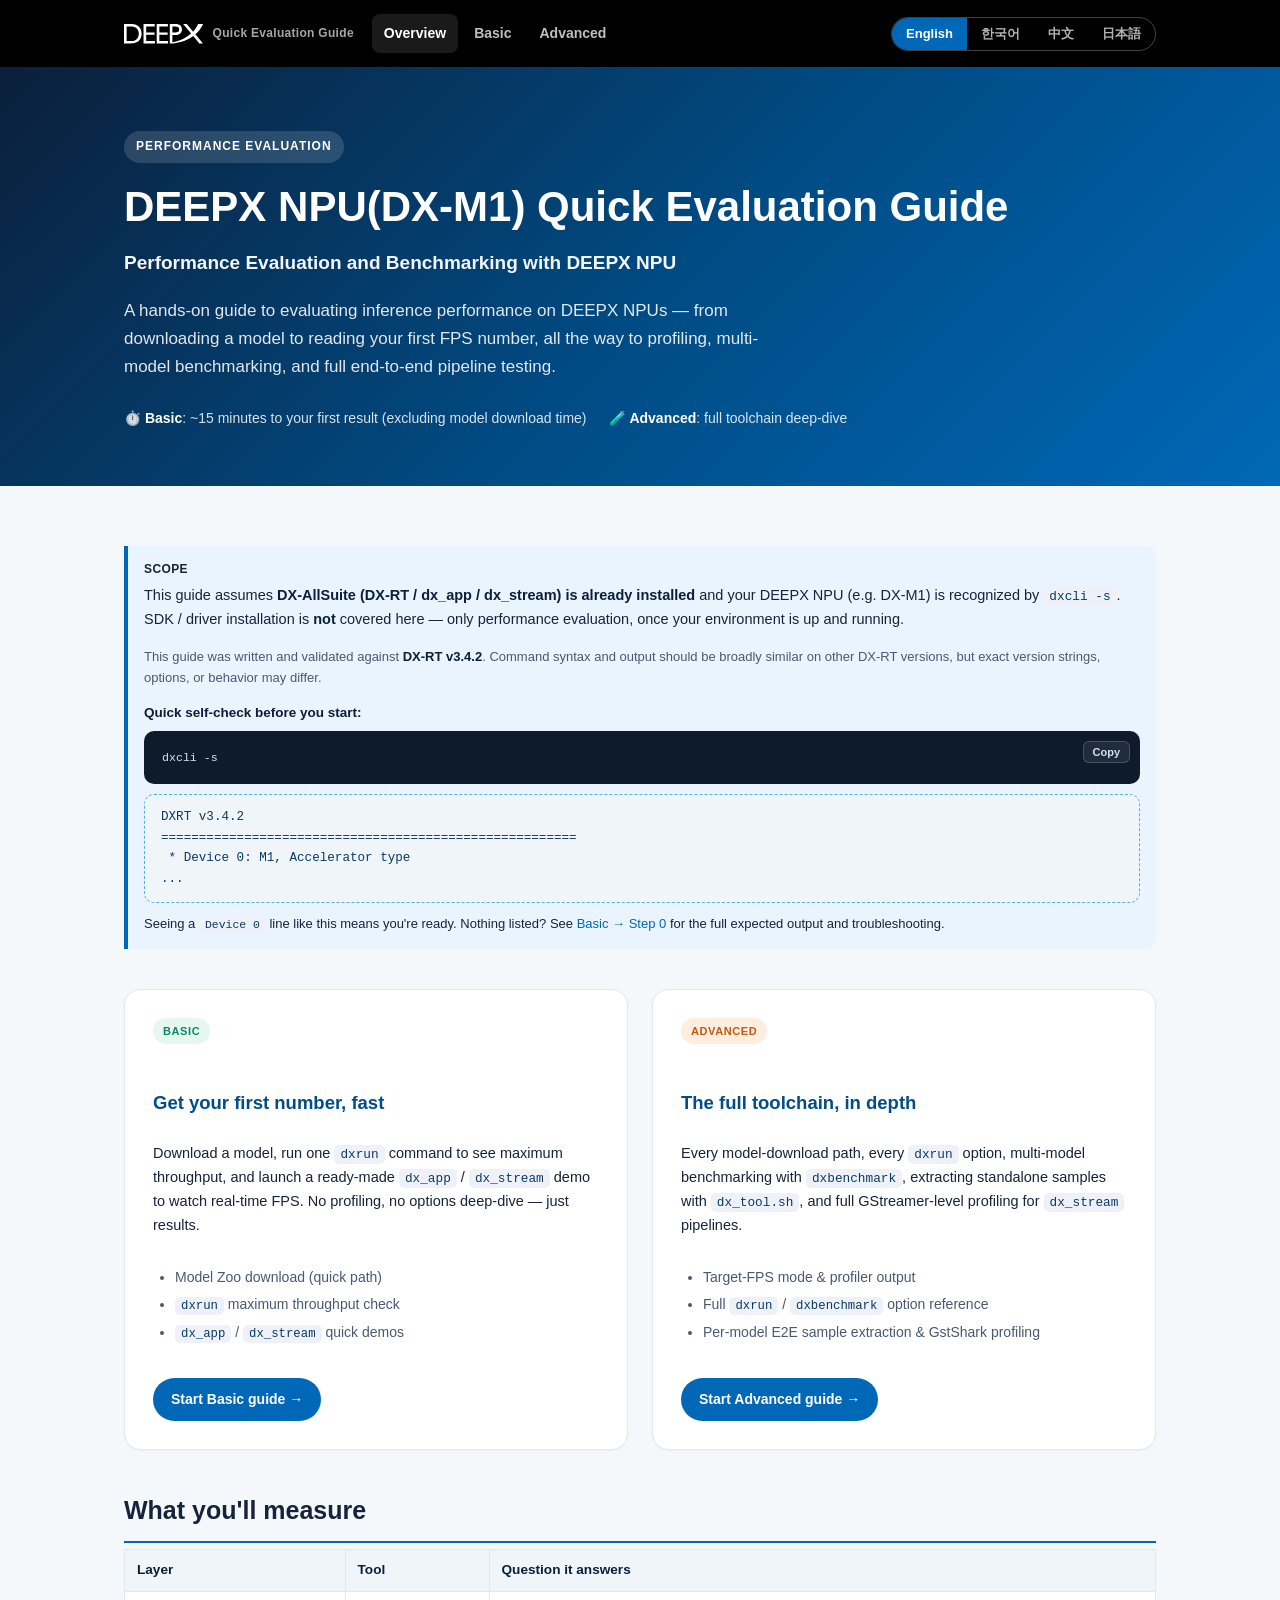
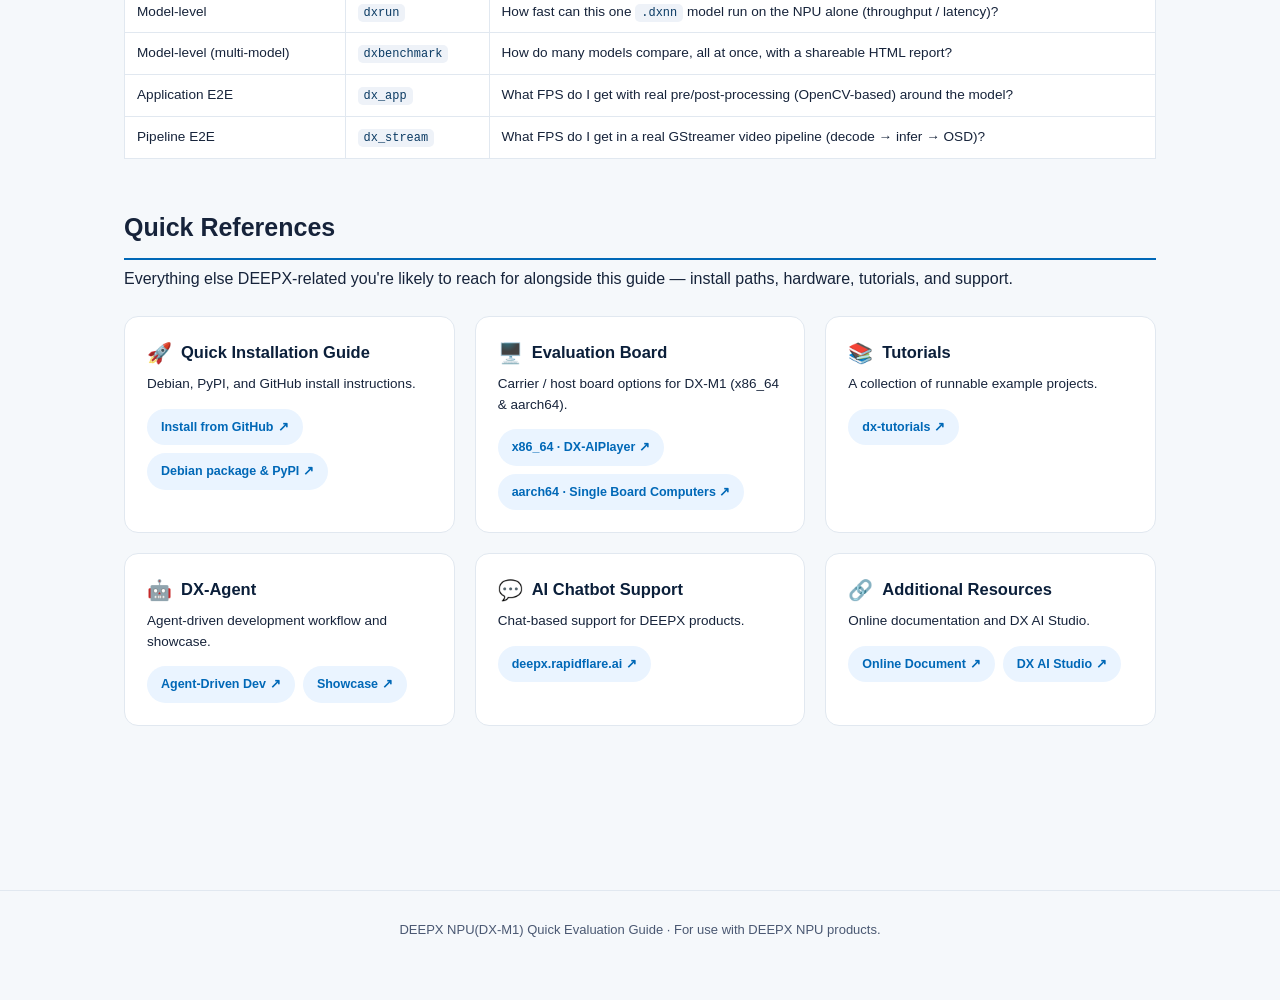
==== commit 3018a615: "design update" ====
--- a/index.html
+++ b/index.html
@@ -76,7 +76,7 @@
 
 <nav class="dx-nav">
   <div class="dx-nav__inner">
-    <div class="dx-logo">DEEPX <small>Quick Evaluation Guide</small></div>
+    <a class="dx-logo" href="index.html"><img class="dx-logo__mark" src="assets/Logo.svg" alt="DEEPX"><small>Quick Evaluation Guide</small></a>
     <div class="dx-nav__links">
       <a href="index.html">Overview</a>
       <a href="basic.html">Basic</a>
--- a/assets/style.css
+++ b/assets/style.css
@@ -54,9 +54,7 @@
   position: sticky;
   top: 0;
   z-index: 50;
-  background: rgba(255, 255, 255, 0.92);
-  backdrop-filter: saturate(180%) blur(8px);
-  border-bottom: 1px solid var(--dx-border);
+  background: #000;
 }
 .dx-nav__inner {
   max-width: var(--dx-max-width);
@@ -67,19 +65,21 @@
   gap: 18px;
 }
 .dx-logo {
-  font-weight: 800;
-  font-size: 20px;
-  letter-spacing: 0.5px;
-  color: var(--dx-blue);
-  display: flex;
-  align-items: baseline;
-  gap: 8px;
+  display: flex;
+  align-items: center;
+  gap: 10px;
   white-space: nowrap;
+}
+.dx-logo:hover { text-decoration: none; }
+.dx-logo__mark {
+  display: block;
+  height: 20px;
+  width: auto;
 }
 .dx-logo small {
   font-weight: 600;
   font-size: 12px;
-  color: var(--dx-ink-soft);
+  color: rgba(255, 255, 255, 0.65);
   letter-spacing: 0.3px;
 }
 .dx-nav__links {
@@ -89,7 +89,7 @@
   flex: 1;
 }
 .dx-nav__links a {
-  color: var(--dx-ink-soft);
+  color: rgba(255, 255, 255, 0.75);
   font-size: 14px;
   font-weight: 600;
   padding: 8px 12px;
@@ -97,8 +97,8 @@
 }
 .dx-nav__links a:hover,
 .dx-nav__links a.active {
-  color: var(--dx-blue);
-  background: var(--dx-note-bg);
+  color: #fff;
+  background: rgba(255, 255, 255, 0.1);
   text-decoration: none;
 }
 .dx-tier-badge {
@@ -115,7 +115,7 @@
 /* Language toggle */
 .dx-lang-toggle {
   display: flex;
-  border: 1px solid var(--dx-border);
+  border: 1px solid rgba(255, 255, 255, 0.25);
   border-radius: 999px;
   overflow: hidden;
   flex-shrink: 0;
@@ -126,7 +126,7 @@
   padding: 7px 14px;
   font-size: 13px;
   font-weight: 700;
-  color: var(--dx-ink-soft);
+  color: rgba(255, 255, 255, 0.7);
   cursor: pointer;
   font-family: inherit;
 }
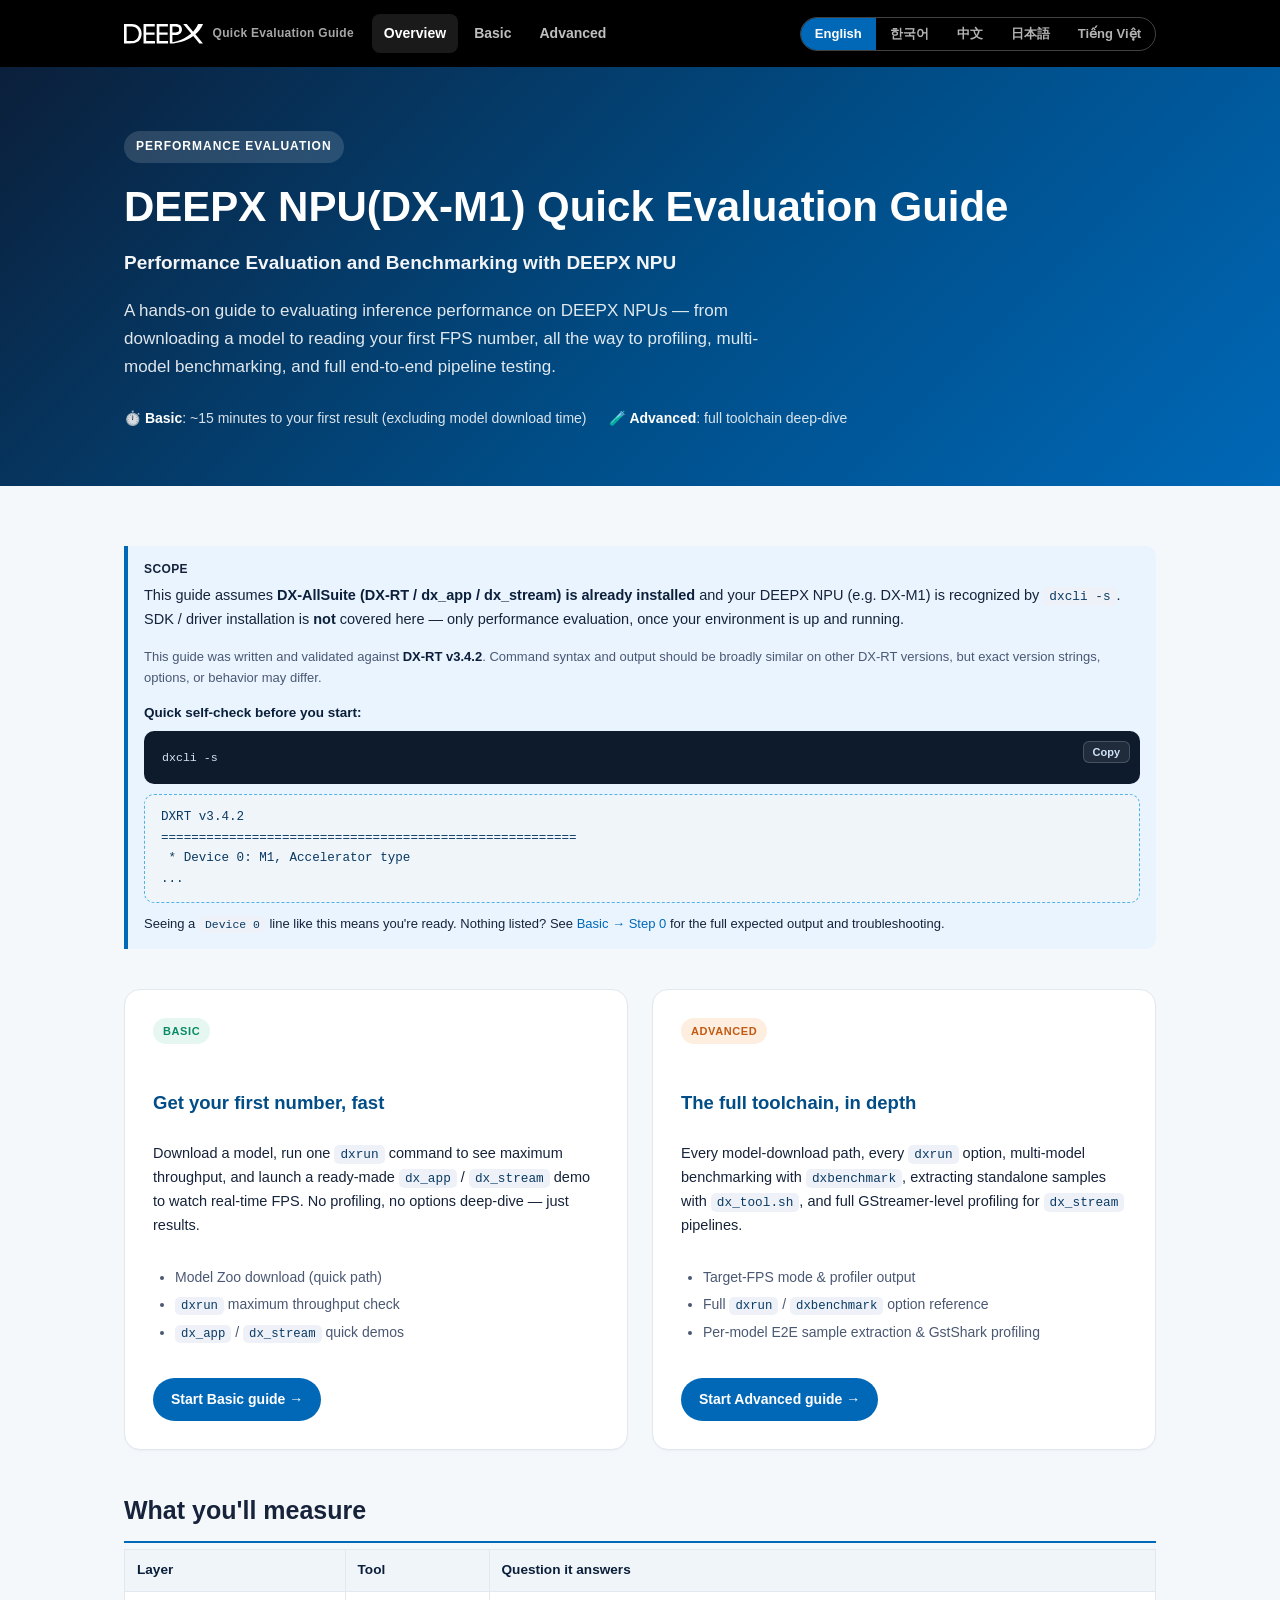
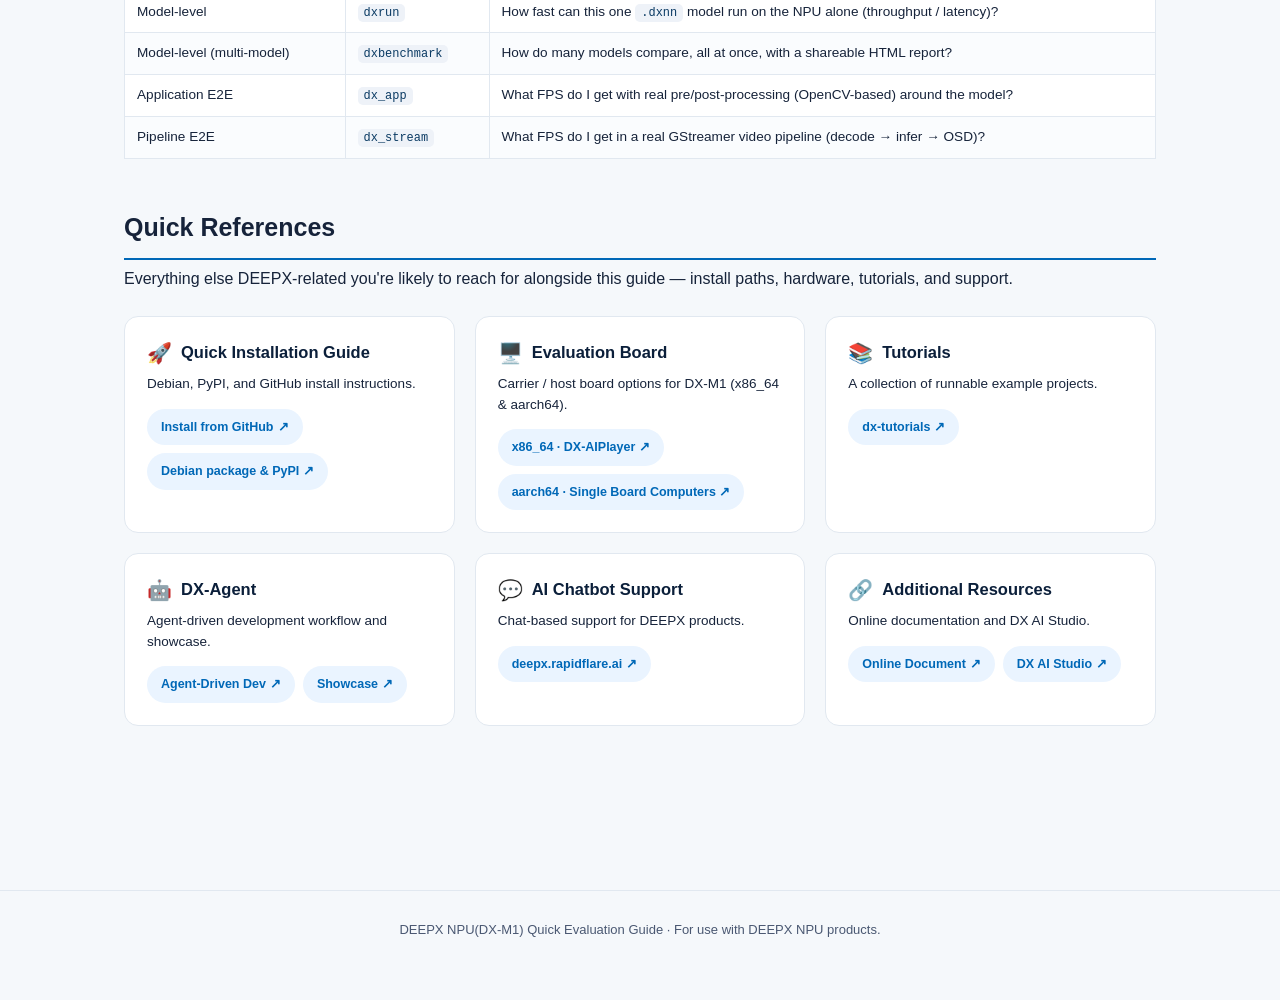
==== commit fd76b538: "Add Viatnamese" ====
--- a/index.html
+++ b/index.html
@@ -87,6 +87,7 @@
       <button type="button" data-lang="ko">한국어</button>
       <button type="button" data-lang="zh">中文</button>
       <button type="button" data-lang="ja">日本語</button>
+      <button type="button" data-lang="vi">Tiếng Việt</button>
     </div>
   </div>
 </nav>
@@ -97,14 +98,17 @@
     <span class="dx-eyebrow" data-lang-ko>성능 평가</span>
     <span class="dx-eyebrow" data-lang-zh>性能评估</span>
     <span class="dx-eyebrow" data-lang-ja>パフォーマンス評価</span>
+    <span class="dx-eyebrow" data-lang-vi>Đánh giá hiệu năng</span>
     <h1 data-lang-en>DEEPX NPU(DX-M1) Quick Evaluation Guide</h1>
     <h1 data-lang-ko>DEEPX NPU(DX-M1) 빠른 평가 가이드</h1>
     <h1 data-lang-zh>DEEPX NPU(DX-M1) 快速评估指南</h1>
     <h1 data-lang-ja>DEEPX NPU(DX-M1) クイック評価ガイド</h1>
+    <h1 data-lang-vi>Hướng dẫn đánh giá nhanh DEEPX NPU(DX-M1)</h1>
     <p class="dx-hero__subtitle" data-lang-en>Performance Evaluation and Benchmarking with DEEPX NPU</p>
     <p class="dx-hero__subtitle" data-lang-ko>DEEPX NPU를 활용한 성능 평가 및 벤치마킹</p>
     <p class="dx-hero__subtitle" data-lang-zh>使用 DEEPX NPU 进行性能评估与基准测试</p>
     <p class="dx-hero__subtitle" data-lang-ja>DEEPX NPU を用いた性能評価とベンチマーキング</p>
+    <p class="dx-hero__subtitle" data-lang-vi>Đánh giá hiệu năng và benchmarking với DEEPX NPU</p>
     <p data-lang-en>
       A hands-on guide to evaluating inference performance on DEEPX NPUs —
       from downloading a model to reading your first FPS number, all the way to
@@ -125,15 +129,22 @@
       モデルのダウンロードから最初の FPS 値を確認するところに始まり、
       プロファイリングや multi-model ベンチマーク、E2E パイプラインテストまでを扱います。
     </p>
+    <p data-lang-vi>
+            Hướng dẫn thực hành để đánh giá hiệu năng inference trên DEEPX NPU —
+            từ việc tải model về và xem con số FPS đầu tiên, cho đến profiling,
+            benchmark multi-model và kiểm thử toàn bộ pipeline E2E.
+          </p>
     <div class="dx-hero__meta">
       <span data-lang-en>⏱️ <b>Basic</b>: ~15 minutes to your first result (excluding model download time)</span>
       <span data-lang-ko>⏱️ <b>Basic</b>: 첫 결과까지 약 15분 (모델 다운로드 시간 제외)</span>
       <span data-lang-zh>⏱️ <b>Basic</b>: 约 15 分钟即可获得第一个结果（不含模型下载时间）</span>
       <span data-lang-ja>⏱️ <b>Basic</b>: 最初の結果まで約15分（モデルのダウンロード時間を除く）</span>
+      <span data-lang-vi>⏱️ <b>Basic</b>: khoảng 15 phút để có kết quả đầu tiên (không tính thời gian tải model)</span>
       <span data-lang-en>🧪 <b>Advanced</b>: full toolchain deep-dive</span>
       <span data-lang-ko>🧪 <b>Advanced</b>: 전체 툴체인 심화</span>
       <span data-lang-zh>🧪 <b>Advanced</b>: 完整工具链深入讲解</span>
       <span data-lang-ja>🧪 <b>Advanced</b>: ツールチェーン全体を深く解説</span>
+      <span data-lang-vi>🧪 <b>Advanced</b>: đi sâu vào toàn bộ toolchain</span>
     </div>
   </div>
 </header>
@@ -146,6 +157,7 @@
       <strong class="dx-callout-title" data-lang-ko>범위 안내</strong>
       <strong class="dx-callout-title" data-lang-zh>范围说明</strong>
       <strong class="dx-callout-title" data-lang-ja>対象範囲</strong>
+      <strong class="dx-callout-title" data-lang-vi>Phạm vi</strong>
       <p data-lang-en>
         This guide assumes <strong>DX-AllSuite (DX-RT / dx_app / dx_stream)
         is already installed</strong> and your DEEPX NPU (e.g. DX-M1) is
@@ -168,6 +180,13 @@
         <code>dxcli -s</code> コマンドで DEEPX NPU（例：DX-M1）が正しく認識されていることを前提としています。
         SDK/ドライバのインストール手順はここでは<strong>扱いません</strong>——環境構築が完了した後の性能評価のみに焦点を当てます。
       </p>
+      <p data-lang-vi>
+                Hướng dẫn này giả định <strong>DX-AllSuite (DX-RT / dx_app / dx_stream)
+                đã được cài đặt sẵn</strong> và DEEPX NPU của bạn (ví dụ DX-M1) được
+                nhận diện bằng lệnh <code>dxcli -s</code>. Phần cài đặt SDK / driver
+                <strong>không</strong> nằm trong phạm vi này — chỉ tập trung vào việc
+                đánh giá hiệu năng sau khi môi trường đã sẵn sàng.
+              </p>
       <p data-lang-en style="font-size:13px;color:var(--dx-ink-soft);">
         This guide was written and validated against <strong>DX-RT v3.4.2</strong>.
         Command syntax and output should be broadly similar on other DX-RT
@@ -188,10 +207,16 @@
         他の DX-RT バージョンでもコマンドの構文や出力はおおむね同様ですが、
         正確なバージョン文字列、オプション、動作が異なる場合があります。
       </p>
+      <p data-lang-vi style="font-size:13px;color:var(--dx-ink-soft);">
+                Hướng dẫn này được viết và kiểm chứng trên <strong>DX-RT v3.4.2</strong>.
+                Cú pháp lệnh và output trên các phiên bản DX-RT khác nhìn chung sẽ tương tự,
+                nhưng chuỗi phiên bản, tùy chọn hoặc hành vi cụ thể có thể khác biệt.
+              </p>
       <p data-lang-en style="font-size:13.5px;font-weight:700;color:var(--dx-navy);margin-bottom:6px;">Quick self-check before you start:</p>
       <p data-lang-ko style="font-size:13.5px;font-weight:700;color:var(--dx-navy);margin-bottom:6px;">시작하기 전 빠른 자가진단:</p>
       <p data-lang-zh style="font-size:13.5px;font-weight:700;color:var(--dx-navy);margin-bottom:6px;">开始前的快速自检：</p>
       <p data-lang-ja style="font-size:13.5px;font-weight:700;color:var(--dx-navy);margin-bottom:6px;">開始前のクイックセルフチェック：</p>
+      <p data-lang-vi style="font-size:13.5px;font-weight:700;color:var(--dx-navy);margin-bottom:6px;">Kiểm tra nhanh trước khi bắt đầu:</p>
       <div class="dx-code-wrap" style="margin-bottom:10px;">
 <pre><code>dxcli -s</code></pre>
       </div>
@@ -203,6 +228,7 @@
       <p data-lang-ko style="font-size:13px;margin:10px 0 0;">위와 같이 <code>Device 0</code> 줄이 보이면 준비된 것입니다. 아무것도 안 보인다면 <a href="basic.html#prereq">Basic → Step 0</a>에서 전체 예상 출력과 문제 해결 방법을 확인하세요.</p>
       <p data-lang-zh style="font-size:13px;margin:10px 0 0;">如果看到类似上面的 <code>Device 0</code> 行，说明环境已就绪。什么都没显示？请参阅 <a href="basic.html#prereq">Basic → Step 0</a> 获取完整的预期输出和故障排查方法。</p>
       <p data-lang-ja style="font-size:13px;margin:10px 0 0;">上記のような <code>Device 0</code> の行が表示されれば準備完了です。何も表示されない場合は、<a href="basic.html#prereq">Basic → Step 0</a> で完全な期待出力とトラブルシューティングを確認してください。</p>
+      <p data-lang-vi style="font-size:13px;margin:10px 0 0;">Nếu thấy dòng <code>Device 0</code> như thế này thì bạn đã sẵn sàng. Không có gì được liệt kê? Xem <a href="basic.html#prereq">Basic → Step 0</a> để biết output đầy đủ và cách xử lý sự cố.</p>
     </div>
 
     <div class="dx-cards">
@@ -212,6 +238,7 @@
         <h3 data-lang-ko>가장 빠르게 첫 숫자 확인하기</h3>
         <h3 data-lang-zh>快速获得第一个数值</h3>
         <h3 data-lang-ja>最速で最初の数値を確認する</h3>
+        <h3 data-lang-vi>Có con số đầu tiên thật nhanh</h3>
         <p data-lang-en>
           Download a model, run one <code>dxrun</code> command to see maximum
           throughput, and launch a ready-made <code>dx_app</code> /
@@ -234,25 +261,34 @@
           <code>dx_stream</code> のデモを起動してリアルタイム FPS を確認します。
           プロファイリングやオプションの深掘りは不要——結果だけを見ます。
         </p>
+        <p data-lang-vi>
+                      Tải model về, chạy một lệnh <code>dxrun</code> để xem throughput tối đa,
+                      rồi khởi chạy demo <code>dx_app</code> / <code>dx_stream</code> có sẵn để
+                      xem FPS theo thời gian thực. Không profiling, không đi sâu vào tùy chọn — chỉ kết quả.
+                    </p>
         <ul>
           <li data-lang-en>Model Zoo download (quick path)</li>
           <li data-lang-ko>Model Zoo 다운로드 (빠른 방법)</li>
           <li data-lang-zh>Model Zoo 下载（快速方式）</li>
           <li data-lang-ja>Model Zoo ダウンロード（クイックパス）</li>
+          <li data-lang-vi>Tải model từ Model Zoo (đường đi nhanh)</li>
           <li data-lang-en><code>dxrun</code> maximum throughput check</li>
           <li data-lang-ko><code>dxrun</code> 최대 처리량 확인</li>
           <li data-lang-zh><code>dxrun</code> 最大吞吐量检查</li>
           <li data-lang-ja><code>dxrun</code> 最大スループットチェック</li>
+          <li data-lang-vi>Kiểm tra throughput tối đa bằng <code>dxrun</code></li>
           <li data-lang-en><code>dx_app</code> / <code>dx_stream</code> quick demos</li>
           <li data-lang-ko><code>dx_app</code> / <code>dx_stream</code> 빠른 데모 실행</li>
           <li data-lang-zh><code>dx_app</code> / <code>dx_stream</code> 快速演示</li>
           <li data-lang-ja><code>dx_app</code> / <code>dx_stream</code> クイックデモ</li>
+          <li data-lang-vi>Demo nhanh <code>dx_app</code> / <code>dx_stream</code></li>
         </ul>
         <a class="dx-btn" href="basic.html">
           <span data-lang-en>Start Basic guide →</span>
           <span data-lang-ko>Basic 가이드 시작 →</span>
           <span data-lang-zh>开始 Basic 指南 →</span>
           <span data-lang-ja>Basic ガイドを始める →</span>
+          <span data-lang-vi>Bắt đầu hướng dẫn Basic →</span>
         </a>
       </div>
 
@@ -262,6 +298,7 @@
         <h3 data-lang-ko>전체 툴체인 심화 학습</h3>
         <h3 data-lang-zh>深入学习完整工具链</h3>
         <h3 data-lang-ja>ツールチェーン全体を深く学ぶ</h3>
+        <h3 data-lang-vi>Toàn bộ toolchain, chuyên sâu</h3>
         <p data-lang-en>
           Every model-download path, every <code>dxrun</code> option,
           multi-model benchmarking with <code>dxbenchmark</code>, extracting standalone
@@ -284,25 +321,34 @@
           スタンドアロンサンプルの抽出、そして <code>dx_stream</code> パイプラインの
           GStreamer レベルでの完全なプロファイリングまでを扱います。
         </p>
+        <p data-lang-vi>
+                      Mọi cách tải model, mọi tùy chọn của <code>dxrun</code>, benchmark multi-model
+                      bằng <code>dxbenchmark</code>, trích xuất sample độc lập bằng <code>dx_tool.sh</code>,
+                      và profiling ở mức GStreamer cho pipeline <code>dx_stream</code>.
+                    </p>
         <ul>
           <li data-lang-en>Target-FPS mode &amp; profiler output</li>
           <li data-lang-ko>Target-FPS 모드 및 프로파일러 출력</li>
           <li data-lang-zh>Target-FPS 模式 &amp; 性能剖析器输出</li>
           <li data-lang-ja>Target-FPS モード &amp; プロファイラー出力</li>
+          <li data-lang-vi>Chế độ target-FPS &amp; output của profiler</li>
           <li data-lang-en>Full <code>dxrun</code> / <code>dxbenchmark</code> option reference</li>
           <li data-lang-ko><code>dxrun</code> / <code>dxbenchmark</code> 전체 옵션 레퍼런스</li>
           <li data-lang-zh><code>dxrun</code> / <code>dxbenchmark</code> 完整选项参考</li>
           <li data-lang-ja><code>dxrun</code> / <code>dxbenchmark</code> 全オプションリファレンス</li>
+          <li data-lang-vi>Tham chiếu đầy đủ tùy chọn <code>dxrun</code> / <code>dxbenchmark</code></li>
           <li data-lang-en>Per-model E2E sample extraction &amp; GstShark profiling</li>
           <li data-lang-ko>모델별 E2E 샘플 추출 및 GstShark 프로파일링</li>
           <li data-lang-zh>按模型提取 E2E 示例 &amp; GstShark 性能剖析</li>
           <li data-lang-ja>モデルごとの E2E サンプル抽出 &amp; GstShark プロファイリング</li>
+          <li data-lang-vi>Trích xuất sample E2E theo từng model &amp; profiling bằng GstShark</li>
         </ul>
         <a class="dx-btn" href="advanced.html">
           <span data-lang-en>Start Advanced guide →</span>
           <span data-lang-ko>Advanced 가이드 시작 →</span>
           <span data-lang-zh>开始 Advanced 指南 →</span>
           <span data-lang-ja>Advanced ガイドを始める →</span>
+          <span data-lang-vi>Bắt đầu hướng dẫn Advanced →</span>
         </a>
       </div>
     </div>
@@ -311,6 +357,7 @@
     <h2 data-lang-ko>무엇을 측정하나요?</h2>
     <h2 data-lang-zh>您将测量什么</h2>
     <h2 data-lang-ja>何を測定するか</h2>
+    <h2 data-lang-vi>Bạn sẽ đo những gì</h2>
     <div class="dx-table-wrap">
       <table>
         <thead>
@@ -318,11 +365,14 @@
             <th data-lang-en>Layer</th><th data-lang-en>Tool</th><th data-lang-en>Question it answers</th>
             <th data-lang-ko>계층</th><th data-lang-ko>도구</th><th data-lang-ko>확인할 수 있는 질문</th>
             <th data-lang-zh>层级</th><th data-lang-zh>工具</th><th data-lang-zh>可以回答的问题</th>
-            <th data-lang-ja>レイヤー</th><th data-lang-ja>ツール</th><th data-lang-ja>確認できる質問</th>
+            <th data-lang-ja>レイヤー</th>
+            <th data-lang-vi>Lớp</th><th data-lang-ja>ツール</th>
+<th data-lang-vi>Công cụ</th><th data-lang-ja>確認できる質問</th>
+<th data-lang-vi>Câu hỏi được trả lời</th>
           </tr>
         </thead>
         <tbody>
-          <tr>
+          <tr data-lang-en>
             <td data-lang-en>Model-level</td><td data-lang-en><code>dxrun</code></td>
             <td data-lang-en>How fast can this one <code>.dxnn</code> model run on the NPU alone (throughput / latency)?</td>
           </tr>
@@ -338,7 +388,11 @@
             <td data-lang-ja>モデルレベル</td><td data-lang-ja><code>dxrun</code></td>
             <td data-lang-ja>この <code>.dxnn</code> モデル単体で NPU 上でどれだけ速く動作するか（スループット/レイテンシ）?</td>
           </tr>
-          <tr>
+          <tr data-lang-vi>
+                        <td data-lang-vi>Mức model</td><td data-lang-vi><code>dxrun</code></td>
+                        <td data-lang-vi>Một model <code>.dxnn</code> này chạy nhanh đến mức nào khi chỉ dùng NPU (throughput / latency)?</td>
+                      </tr>
+          <tr data-lang-en>
             <td data-lang-en>Model-level (multi-model)</td><td data-lang-en><code>dxbenchmark</code></td>
             <td data-lang-en>How do many models compare, all at once, with a shareable HTML report?</td>
           </tr>
@@ -354,7 +408,11 @@
             <td data-lang-ja>モデルレベル（multi-model）</td><td data-lang-ja><code>dxbenchmark</code></td>
             <td data-lang-ja>複数のモデルを一度に比較し、共有可能な HTML レポートとして残すには?</td>
           </tr>
-          <tr>
+          <tr data-lang-vi>
+                        <td data-lang-vi>Mức model (multi-model)</td><td data-lang-vi><code>dxbenchmark</code></td>
+                        <td data-lang-vi>So sánh nhiều model cùng lúc như thế nào, kèm báo cáo HTML có thể chia sẻ?</td>
+                      </tr>
+          <tr data-lang-en>
             <td data-lang-en>Application E2E</td><td data-lang-en><code>dx_app</code></td>
             <td data-lang-en>What FPS do I get with real pre/post-processing (OpenCV-based) around the model?</td>
           </tr>
@@ -370,7 +428,11 @@
             <td data-lang-ja>アプリケーション E2E</td><td data-lang-ja><code>dx_app</code></td>
             <td data-lang-ja>モデルの前後に実際の前処理/後処理（OpenCV ベース）を付けると FPS はどうなるか?</td>
           </tr>
-          <tr>
+          <tr data-lang-vi>
+                        <td data-lang-vi>Ứng dụng E2E</td><td data-lang-vi><code>dx_app</code></td>
+                        <td data-lang-vi>FPS đạt được là bao nhiêu khi có pre/post-processing thực tế (dựa trên OpenCV) quanh model?</td>
+                      </tr>
+          <tr data-lang-en>
             <td data-lang-en>Pipeline E2E</td><td data-lang-en><code>dx_stream</code></td>
             <td data-lang-en>What FPS do I get in a real GStreamer video pipeline (decode → infer → OSD)?</td>
           </tr>
@@ -386,6 +448,10 @@
             <td data-lang-ja>パイプライン E2E</td><td data-lang-ja><code>dx_stream</code></td>
             <td data-lang-ja>実際の GStreamer ビデオパイプライン（デコード → 推論 → OSD）では FPS はどうなるか?</td>
           </tr>
+          <tr data-lang-vi>
+                        <td data-lang-vi>Pipeline E2E</td><td data-lang-vi><code>dx_stream</code></td>
+                        <td data-lang-vi>FPS đạt được là bao nhiêu trong một pipeline video GStreamer thực tế (decode → infer → OSD)?</td>
+                      </tr>
         </tbody>
       </table>
     </div>
@@ -394,10 +460,12 @@
     <h2 data-lang-ko>Quick References</h2>
     <h2 data-lang-zh>Quick References</h2>
     <h2 data-lang-ja>Quick References</h2>
+    <h2 data-lang-vi>Tham chiếu nhanh</h2>
     <p data-lang-en>Everything else DEEPX-related you're likely to reach for alongside this guide — install paths, hardware, tutorials, and support.</p>
     <p data-lang-ko>이 가이드와 함께 자주 찾게 되는 DEEPX 관련 자료들을 모았습니다 — 설치 경로, 하드웨어, 튜토리얼, 지원 채널까지.</p>
     <p data-lang-zh>汇总了与本指南配套使用的其他 DEEPX 相关资源——安装路径、硬件、教程以及支持渠道。</p>
     <p data-lang-ja>本ガイドと合わせてよく参照される DEEPX 関連情報をまとめました——インストール手順、ハードウェア、チュートリアル、サポート窓口まで。</p>
+    <p data-lang-vi>Những tài nguyên DEEPX khác bạn có thể cần đến song song với hướng dẫn này — đường dẫn cài đặt, phần cứng, tutorial và hỗ trợ.</p>
 
     <div class="dx-ref-grid">
 
@@ -408,17 +476,21 @@
           <h4 data-lang-ko>빠른 설치 가이드</h4>
           <h4 data-lang-zh>快速安装指南</h4>
           <h4 data-lang-ja>クイックインストールガイド</h4>
+          <h4 data-lang-vi>Hướng dẫn cài đặt nhanh</h4>
         </div>
         <p class="dx-ref-desc" data-lang-en>Debian, PyPI, and GitHub install instructions.</p>
         <p class="dx-ref-desc" data-lang-ko>Debian·PyPI·GitHub 설치 안내.</p>
         <p class="dx-ref-desc" data-lang-zh>Debian、PyPI 及 GitHub 安装说明。</p>
         <p class="dx-ref-desc" data-lang-ja>Debian、PyPI、GitHub のインストール手順。</p>
+        <p class="dx-ref-desc" data-lang-vi>Hướng dẫn cài đặt qua Debian, PyPI và GitHub.</p>
         <div class="dx-ref-links">
           <a class="dx-ref-chip" href="https://github.com/DEEPX-AI/dx-all-suite/blob/main/docs/source/02_Setting_Up_Environment.md" target="_blank" rel="noopener">
-            <span data-lang-en>Install from GitHub</span><span data-lang-ko>GitHub로 설치</span><span data-lang-zh>从 GitHub 安装</span><span data-lang-ja>GitHub からインストール</span> ↗
+            <span data-lang-en>Install from GitHub</span><span data-lang-ko>GitHub로 설치</span><span data-lang-zh>从 GitHub 安装</span><span data-lang-ja>GitHub からインストール</span>
+<span data-lang-vi>Cài đặt từ GitHub</span> ↗
           </a>
           <a class="dx-ref-chip" href="https://deepx-dgkim.github.io/yolo26-tutorial/web/#section-2-2" target="_blank" rel="noopener">
-            <span data-lang-en>Debian package &amp; PyPI</span><span data-lang-ko>Debian 패키지 &amp; PyPI</span><span data-lang-zh>Debian 软件包 &amp; PyPI</span><span data-lang-ja>Debian パッケージ &amp; PyPI</span> ↗
+            <span data-lang-en>Debian package &amp; PyPI</span><span data-lang-ko>Debian 패키지 &amp; PyPI</span><span data-lang-zh>Debian 软件包 &amp; PyPI</span><span data-lang-ja>Debian パッケージ &amp; PyPI</span>
+<span data-lang-vi>Gói Debian &amp; PyPI</span> ↗
           </a>
         </div>
       </div>
@@ -430,11 +502,13 @@
           <h4 data-lang-ko>평가 보드</h4>
           <h4 data-lang-zh>评估板</h4>
           <h4 data-lang-ja>評価ボード</h4>
+          <h4 data-lang-vi>Evaluation Board</h4>
         </div>
         <p class="dx-ref-desc" data-lang-en>Carrier / host board options for DX-M1 (x86_64 &amp; aarch64).</p>
         <p class="dx-ref-desc" data-lang-ko>DX-M1용 캐리어/호스트 보드 옵션 (x86_64 &amp; aarch64).</p>
         <p class="dx-ref-desc" data-lang-zh>面向 DX-M1 的载板/主机板选项 (x86_64 &amp; aarch64)。</p>
         <p class="dx-ref-desc" data-lang-ja>DX-M1 向けのキャリア/ホストボードオプション (x86_64 &amp; aarch64)。</p>
+        <p class="dx-ref-desc" data-lang-vi>Các lựa chọn carrier / host board cho DX-M1 (x86_64 &amp; aarch64).</p>
         <div class="dx-ref-links">
           <a class="dx-ref-chip" href="https://deepx.ai/products/dx-aiplayer/" target="_blank" rel="noopener">x86_64 · DX-AIPlayer ↗</a>
           <a class="dx-ref-chip" href="https://deepx.ai/shop_now/#single-board-computers" target="_blank" rel="noopener">aarch64 · Single Board Computers ↗</a>
@@ -448,11 +522,13 @@
           <h4 data-lang-ko>튜토리얼</h4>
           <h4 data-lang-zh>教程</h4>
           <h4 data-lang-ja>チュートリアル</h4>
+          <h4 data-lang-vi>Tutorials</h4>
         </div>
         <p class="dx-ref-desc" data-lang-en>A collection of runnable example projects.</p>
         <p class="dx-ref-desc" data-lang-ko>실행 가능한 예제 프로젝트 모음.</p>
         <p class="dx-ref-desc" data-lang-zh>可运行示例项目合集。</p>
         <p class="dx-ref-desc" data-lang-ja>実行可能なサンプルプロジェクト集。</p>
+        <p class="dx-ref-desc" data-lang-vi>Tập hợp các project ví dụ có thể chạy được ngay.</p>
         <div class="dx-ref-links">
           <a class="dx-ref-chip" href="https://github.com/DEEPX-AI/dx-tutorials" target="_blank" rel="noopener">dx-tutorials ↗</a>
         </div>
@@ -465,17 +541,21 @@
           <h4 data-lang-ko>DX-Agent</h4>
           <h4 data-lang-zh>DX-Agent</h4>
           <h4 data-lang-ja>DX-Agent</h4>
+          <h4 data-lang-vi>DX-Agent</h4>
         </div>
         <p class="dx-ref-desc" data-lang-en>Agent-driven development workflow and showcase.</p>
         <p class="dx-ref-desc" data-lang-ko>Agent 기반 개발 워크플로우와 쇼케이스.</p>
         <p class="dx-ref-desc" data-lang-zh>Agent 驱动的开发工作流与展示案例。</p>
         <p class="dx-ref-desc" data-lang-ja>Agent 駆動開発のワークフローとショーケース。</p>
+        <p class="dx-ref-desc" data-lang-vi>Quy trình phát triển dựa trên agent và các showcase.</p>
         <div class="dx-ref-links">
           <a class="dx-ref-chip" href="https://github.com/DEEPX-AI/dx-all-suite/blob/main/docs/source/00_Agent_Driven_Development.md" target="_blank" rel="noopener">
-            <span data-lang-en>Agent-Driven Dev</span><span data-lang-ko>Agent-Driven Dev</span><span data-lang-zh>Agent-Driven Dev</span><span data-lang-ja>Agent-Driven Dev</span> ↗
+            <span data-lang-en>Agent-Driven Dev</span><span data-lang-ko>Agent-Driven Dev</span><span data-lang-zh>Agent-Driven Dev</span><span data-lang-ja>Agent-Driven Dev</span>
+<span data-lang-vi>Agent-Driven Dev</span> ↗
           </a>
           <a class="dx-ref-chip" href="https://github.com/DEEPX-AI/dx-all-suite/tree/main/dx-agent-dev-showcase" target="_blank" rel="noopener">
-            <span data-lang-en>Showcase</span><span data-lang-ko>쇼케이스</span><span data-lang-zh>展示案例</span><span data-lang-ja>ショーケース</span> ↗
+            <span data-lang-en>Showcase</span><span data-lang-ko>쇼케이스</span><span data-lang-zh>展示案例</span><span data-lang-ja>ショーケース</span>
+<span data-lang-vi>Showcase</span> ↗
           </a>
         </div>
       </div>
@@ -487,11 +567,13 @@
           <h4 data-lang-ko>AI 챗봇 지원</h4>
           <h4 data-lang-zh>AI 聊天机器人支持</h4>
           <h4 data-lang-ja>AI チャットボットサポート</h4>
+          <h4 data-lang-vi>Hỗ trợ AI Chatbot</h4>
         </div>
         <p class="dx-ref-desc" data-lang-en>Chat-based support for DEEPX products.</p>
         <p class="dx-ref-desc" data-lang-ko>DEEPX 제품 채팅 지원.</p>
         <p class="dx-ref-desc" data-lang-zh>针对 DEEPX 产品的在线聊天支持。</p>
         <p class="dx-ref-desc" data-lang-ja>DEEPX 製品向けのチャットサポート。</p>
+        <p class="dx-ref-desc" data-lang-vi>Hỗ trợ qua chat cho các sản phẩm DEEPX.</p>
         <div class="dx-ref-links">
           <a class="dx-ref-chip" href="https://deepx.rapidflare.ai/" target="_blank" rel="noopener">deepx.rapidflare.ai ↗</a>
         </div>
@@ -504,14 +586,17 @@
           <h4 data-lang-ko>추가 자료</h4>
           <h4 data-lang-zh>更多资源</h4>
           <h4 data-lang-ja>追加リソース</h4>
+          <h4 data-lang-vi>Tài nguyên bổ sung</h4>
         </div>
         <p class="dx-ref-desc" data-lang-en>Online documentation and DX AI Studio.</p>
         <p class="dx-ref-desc" data-lang-ko>온라인 문서와 DX AI Studio.</p>
         <p class="dx-ref-desc" data-lang-zh>在线文档与 DX AI Studio。</p>
         <p class="dx-ref-desc" data-lang-ja>オンラインドキュメントと DX AI Studio。</p>
+        <p class="dx-ref-desc" data-lang-vi>Tài liệu trực tuyến và DX AI Studio.</p>
         <div class="dx-ref-links">
           <a class="dx-ref-chip" href="https://developer.deepx.ai/tech-docs/" target="_blank" rel="noopener">
-            <span data-lang-en>Online Document</span><span data-lang-ko>온라인 문서</span><span data-lang-zh>在线文档</span><span data-lang-ja>オンラインドキュメント</span> ↗
+            <span data-lang-en>Online Document</span><span data-lang-ko>온라인 문서</span><span data-lang-zh>在线文档</span><span data-lang-ja>オンラインドキュメント</span>
+<span data-lang-vi>Online Document</span> ↗
           </a>
           <a class="dx-ref-chip" href="https://github.com/DEEPX-AI/dx-all-suite/tree/main/dx-ai-studio" target="_blank" rel="noopener">DX AI Studio ↗</a>
         </div>
@@ -527,6 +612,7 @@
   <span data-lang-ko>DEEPX NPU(DX-M1) 빠른 평가 가이드 · DEEPX NPU 제품과 함께 사용하세요.</span>
   <span data-lang-zh>DEEPX NPU(DX-M1) 快速评估指南 · 适用于 DEEPX NPU 产品。</span>
   <span data-lang-ja>DEEPX NPU(DX-M1) クイック評価ガイド · DEEPX NPU 製品でご利用ください。</span>
+  <span data-lang-vi>DEEPX NPU(DX-M1) Quick Evaluation Guide · Dành cho các sản phẩm DEEPX NPU.</span>
 </footer>
 
 <script src="assets/script.js"></script>
--- a/assets/style.css
+++ b/assets/style.css
@@ -138,7 +138,7 @@
 /* ---------------------------------------------------------------------- */
 /* Language visibility                                                    */
 /* ---------------------------------------------------------------------- */
-[data-lang-ko], [data-lang-zh], [data-lang-ja] { display: none !important; }
+[data-lang-ko], [data-lang-zh], [data-lang-ja], [data-lang-vi] { display: none !important; }
 
 html[data-lang="ko"] [data-lang-en] { display: none !important; }
 html[data-lang="ko"] [data-lang-ko] { display: inline !important; }
@@ -181,6 +181,20 @@
 html[data-lang="ja"] h3[data-lang-ja],
 html[data-lang="ja"] h4[data-lang-ja],
 html[data-lang="ja"] strong[data-lang-ja] { display: block !important; }
+html[data-lang="vi"] [data-lang-en] { display: none !important; }
+html[data-lang="vi"] [data-lang-vi] { display: inline !important; }
+html[data-lang="vi"] li[data-lang-vi] { display: list-item !important; }
+html[data-lang="vi"] tr[data-lang-vi] { display: table-row !important; }
+html[data-lang="vi"] td[data-lang-vi],
+html[data-lang="vi"] th[data-lang-vi] { display: table-cell !important; }
+html[data-lang="vi"] div[data-lang-vi],
+html[data-lang="vi"] p[data-lang-vi],
+html[data-lang="vi"] h1[data-lang-vi],
+html[data-lang="vi"] h2[data-lang-vi],
+html[data-lang="vi"] h3[data-lang-vi],
+html[data-lang="vi"] h4[data-lang-vi],
+html[data-lang="vi"] strong[data-lang-vi] { display: block !important; }
+
 
 /* ---------------------------------------------------------------------- */
 /* Layout                                                                 */
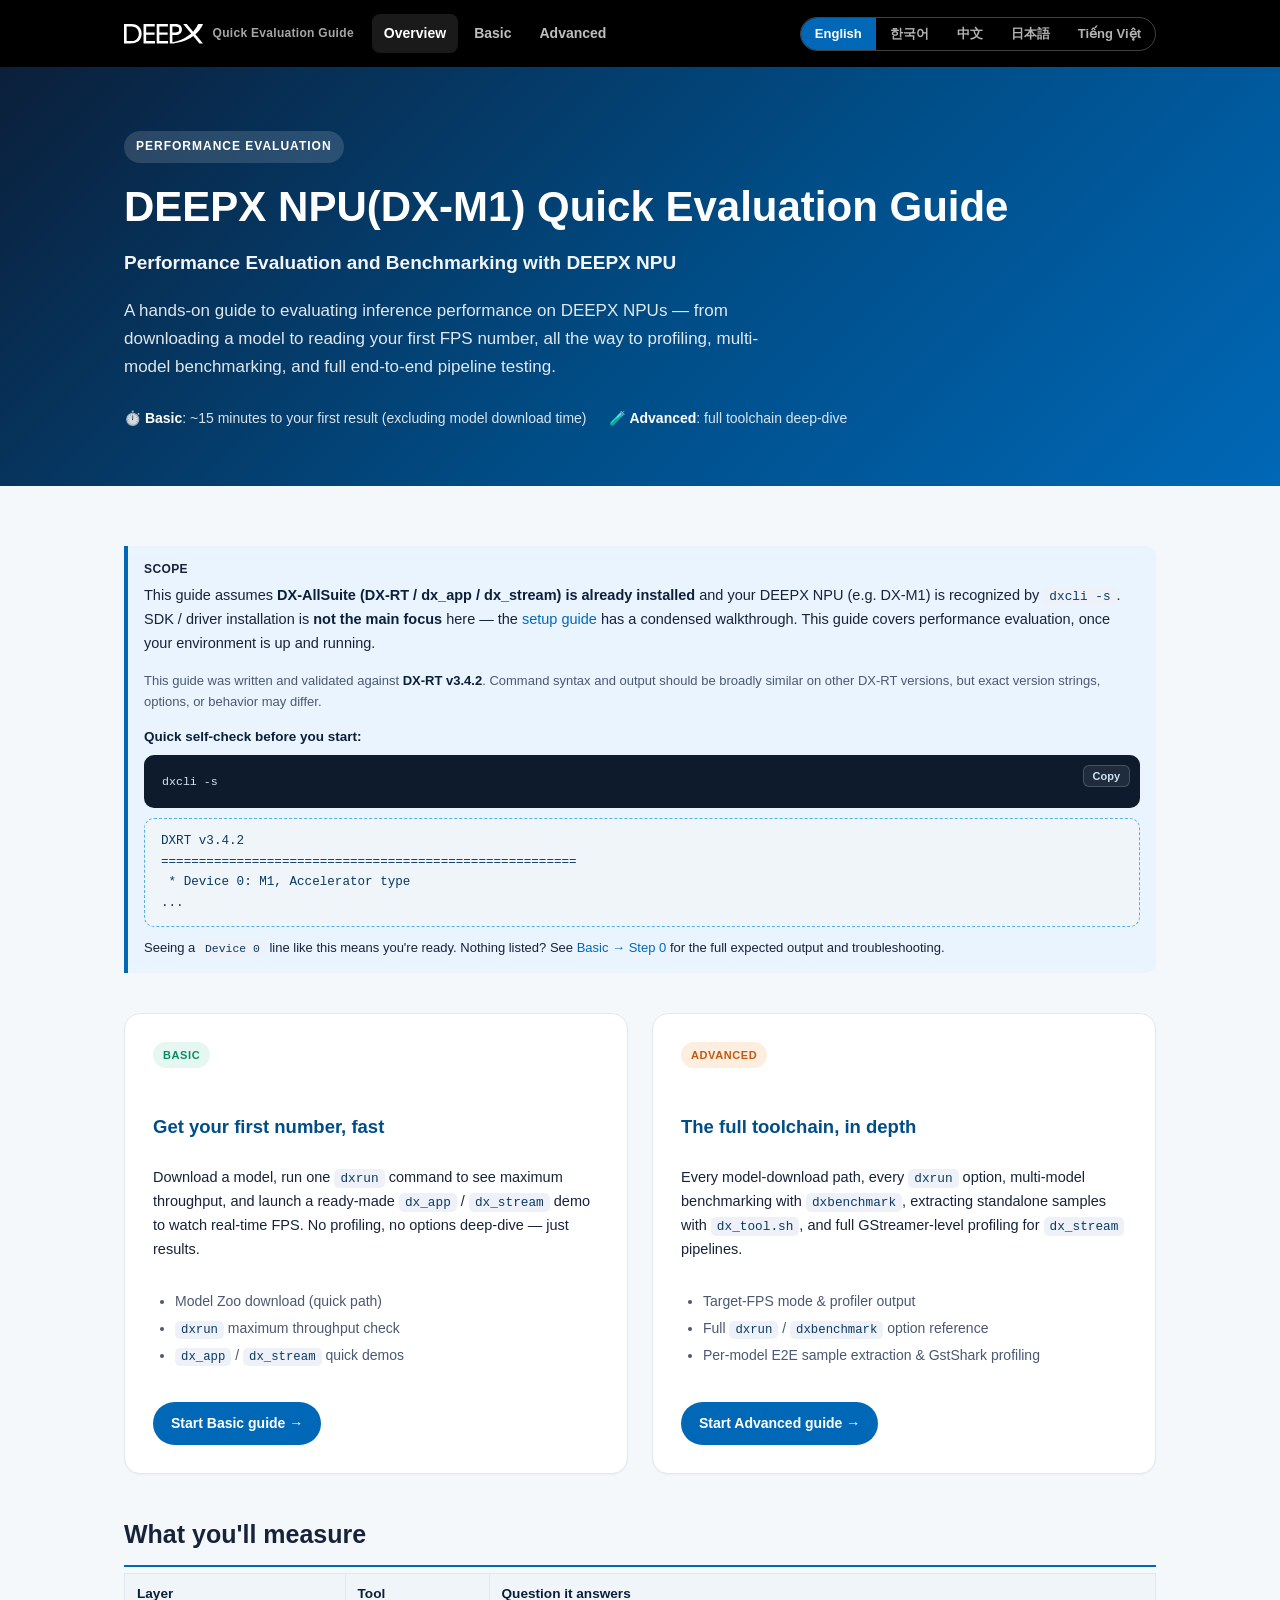
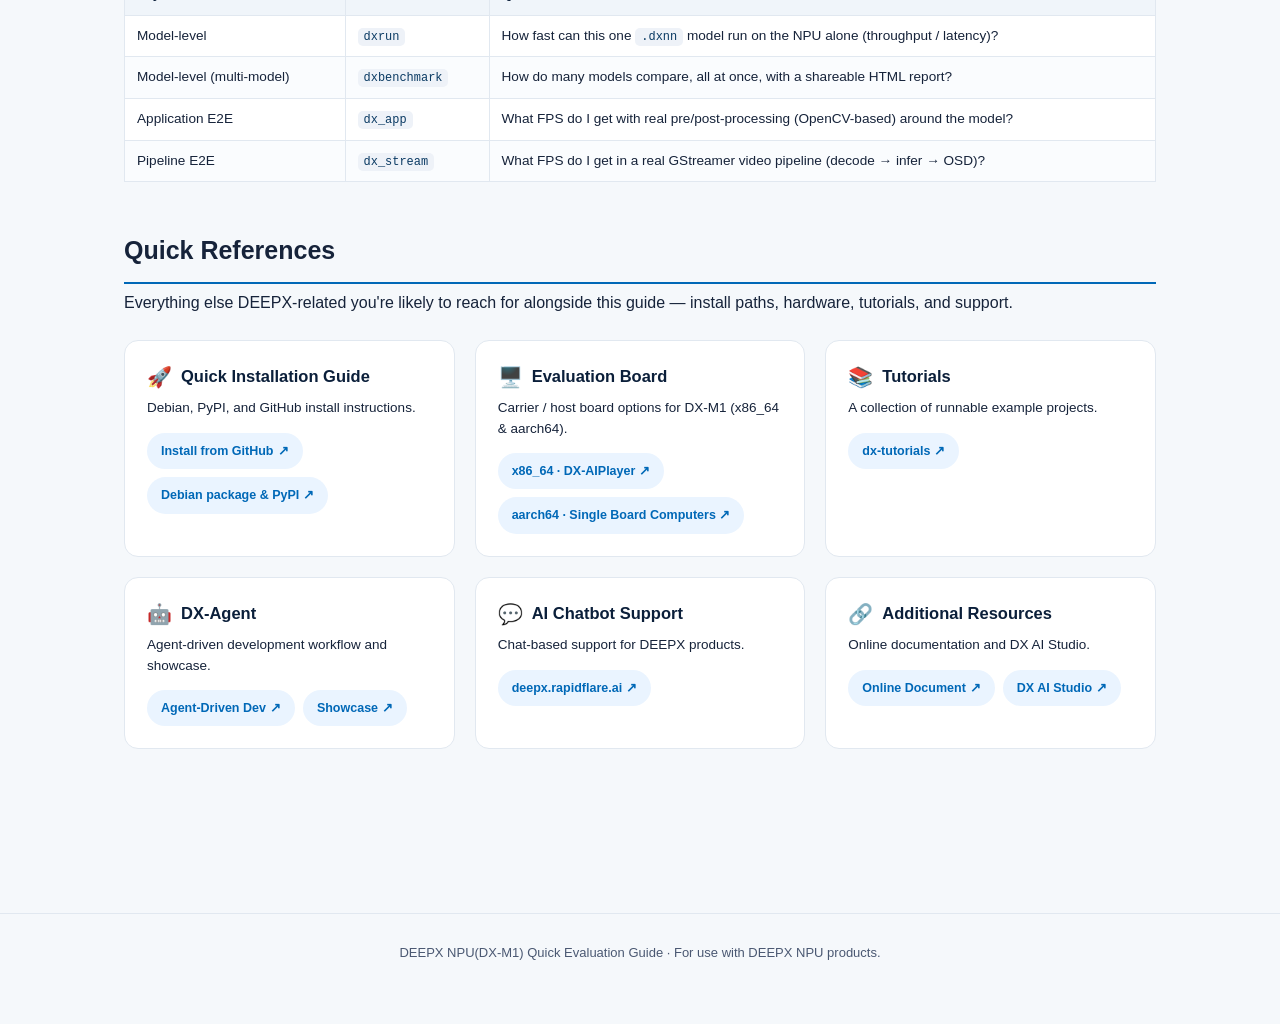
==== commit 6db4b7e4: "add setup" ====
--- a/index.html
+++ b/index.html
@@ -161,31 +161,36 @@
       <p data-lang-en>
         This guide assumes <strong>DX-AllSuite (DX-RT / dx_app / dx_stream)
         is already installed</strong> and your DEEPX NPU (e.g. DX-M1) is
-        recognized by <code>dxcli -s</code>. SDK / driver installation is
-        <strong>not</strong> covered here — only performance evaluation, once
-        your environment is up and running.
+        recognized by <code>dxcli -s</code>. SDK / driver installation is <strong>not the main focus</strong>
+        here — the <a href="setup.html">setup guide</a> has a condensed
+        walkthrough. This guide covers performance evaluation, once your
+        environment is up and running.
       </p>
       <p data-lang-ko>
         이 가이드는 <strong>DX-AllSuite(DX-RT / dx_app / dx_stream)가 이미 설치되어 있고</strong>,
         <code>dxcli -s</code> 명령으로 DEEPX NPU(예: DX-M1)가 정상적으로 인식되는 상태를 전제로 합니다.
-        SDK/드라이버 설치 과정은 다루지 않으며, <strong>환경이 준비된 이후의 성능 평가</strong>에만 집중합니다.
+        SDK/드라이버 설치는 이 가이드의 주된 내용이 아니며, 요약된 절차는 <a href="setup.html">설치 가이드</a>에 있습니다.
+        이 가이드는 <strong>환경이 준비된 이후의 성능 평가</strong>를 다룹니다.
       </p>
       <p data-lang-zh>
         本指南假设 <strong>DX-AllSuite（DX-RT / dx_app / dx_stream）已经安装完成</strong>，
         且您的 DEEPX NPU（如 DX-M1）已可通过 <code>dxcli -s</code> 命令正常识别。
-        SDK/驱动的安装过程<strong>不在</strong>本指南范围内——仅关注环境就绪之后的性能评估。
+        SDK/驱动的安装<strong>并非</strong>本指南的重点——简要步骤请参阅<a href="setup.html">安装指南</a>。
+        本指南关注环境就绪之后的性能评估。
       </p>
       <p data-lang-ja>
         本ガイドは、<strong>DX-AllSuite（DX-RT / dx_app / dx_stream）がすでにインストールされており</strong>、
         <code>dxcli -s</code> コマンドで DEEPX NPU（例：DX-M1）が正しく認識されていることを前提としています。
-        SDK/ドライバのインストール手順はここでは<strong>扱いません</strong>——環境構築が完了した後の性能評価のみに焦点を当てます。
+        SDK/ドライバのインストールは本ガイドの<strong>主な対象ではありません</strong>——簡潔な手順は<a href="setup.html">セットアップガイド</a>にあります。
+        本ガイドは、環境構築が完了した後の性能評価を扱います。
       </p>
       <p data-lang-vi>
                 Hướng dẫn này giả định <strong>DX-AllSuite (DX-RT / dx_app / dx_stream)
                 đã được cài đặt sẵn</strong> và DEEPX NPU của bạn (ví dụ DX-M1) được
-                nhận diện bằng lệnh <code>dxcli -s</code>. Phần cài đặt SDK / driver
-                <strong>không</strong> nằm trong phạm vi này — chỉ tập trung vào việc
-                đánh giá hiệu năng sau khi môi trường đã sẵn sàng.
+                nhận diện bằng lệnh <code>dxcli -s</code>. Việc cài đặt SDK / driver
+                <strong>không phải trọng tâm</strong> của hướng dẫn này — <a href="setup.html">hướng dẫn
+                cài đặt</a> có phần hướng dẫn tóm lược. Hướng dẫn này tập trung vào
+                việc đánh giá hiệu năng sau khi môi trường đã sẵn sàng.
               </p>
       <p data-lang-en style="font-size:13px;color:var(--dx-ink-soft);">
         This guide was written and validated against <strong>DX-RT v3.4.2</strong>.
--- a/assets/style.css
+++ b/assets/style.css
@@ -505,6 +505,42 @@
 }
 .dx-callout p:last-child { margin-bottom: 0; }
 
+/* Setup method tabs (setup.html) */
+.dx-method-tabs {
+  display: flex;
+  gap: 0;
+  margin: 0 0 22px;
+  border: 1px solid var(--dx-border);
+  border-radius: var(--dx-radius);
+  background: var(--dx-surface);
+  overflow: hidden;
+}
+.dx-method-tabs button {
+  flex: 1;
+  appearance: none;
+  border: 0;
+  border-right: 1px solid var(--dx-border);
+  background: transparent;
+  padding: 13px 18px;
+  font-family: inherit;
+  font-size: 14.5px;
+  font-weight: 700;
+  color: var(--dx-ink-soft);
+  cursor: pointer;
+  transition: background 0.15s ease, color 0.15s ease;
+}
+.dx-method-tabs button:last-child { border-right: 0; }
+.dx-method-tabs button:hover { background: var(--dx-bg); color: var(--dx-blue); }
+.dx-method-tabs button.is-active {
+  background: var(--dx-blue);
+  color: #fff;
+}
+/* Method panes — the wrapper carries no data-lang, so hiding it
+   also hides every per-language child regardless of the language rules. */
+[data-method-allsuite], [data-method-manual] { display: none; }
+html[data-setup="allsuite"] [data-method-allsuite] { display: block; }
+html[data-setup="manual"] [data-method-manual] { display: block; }
+
 /* Collapsible / optional content */
 .dx-main details.dx-details {
   margin: 30px 0 18px;
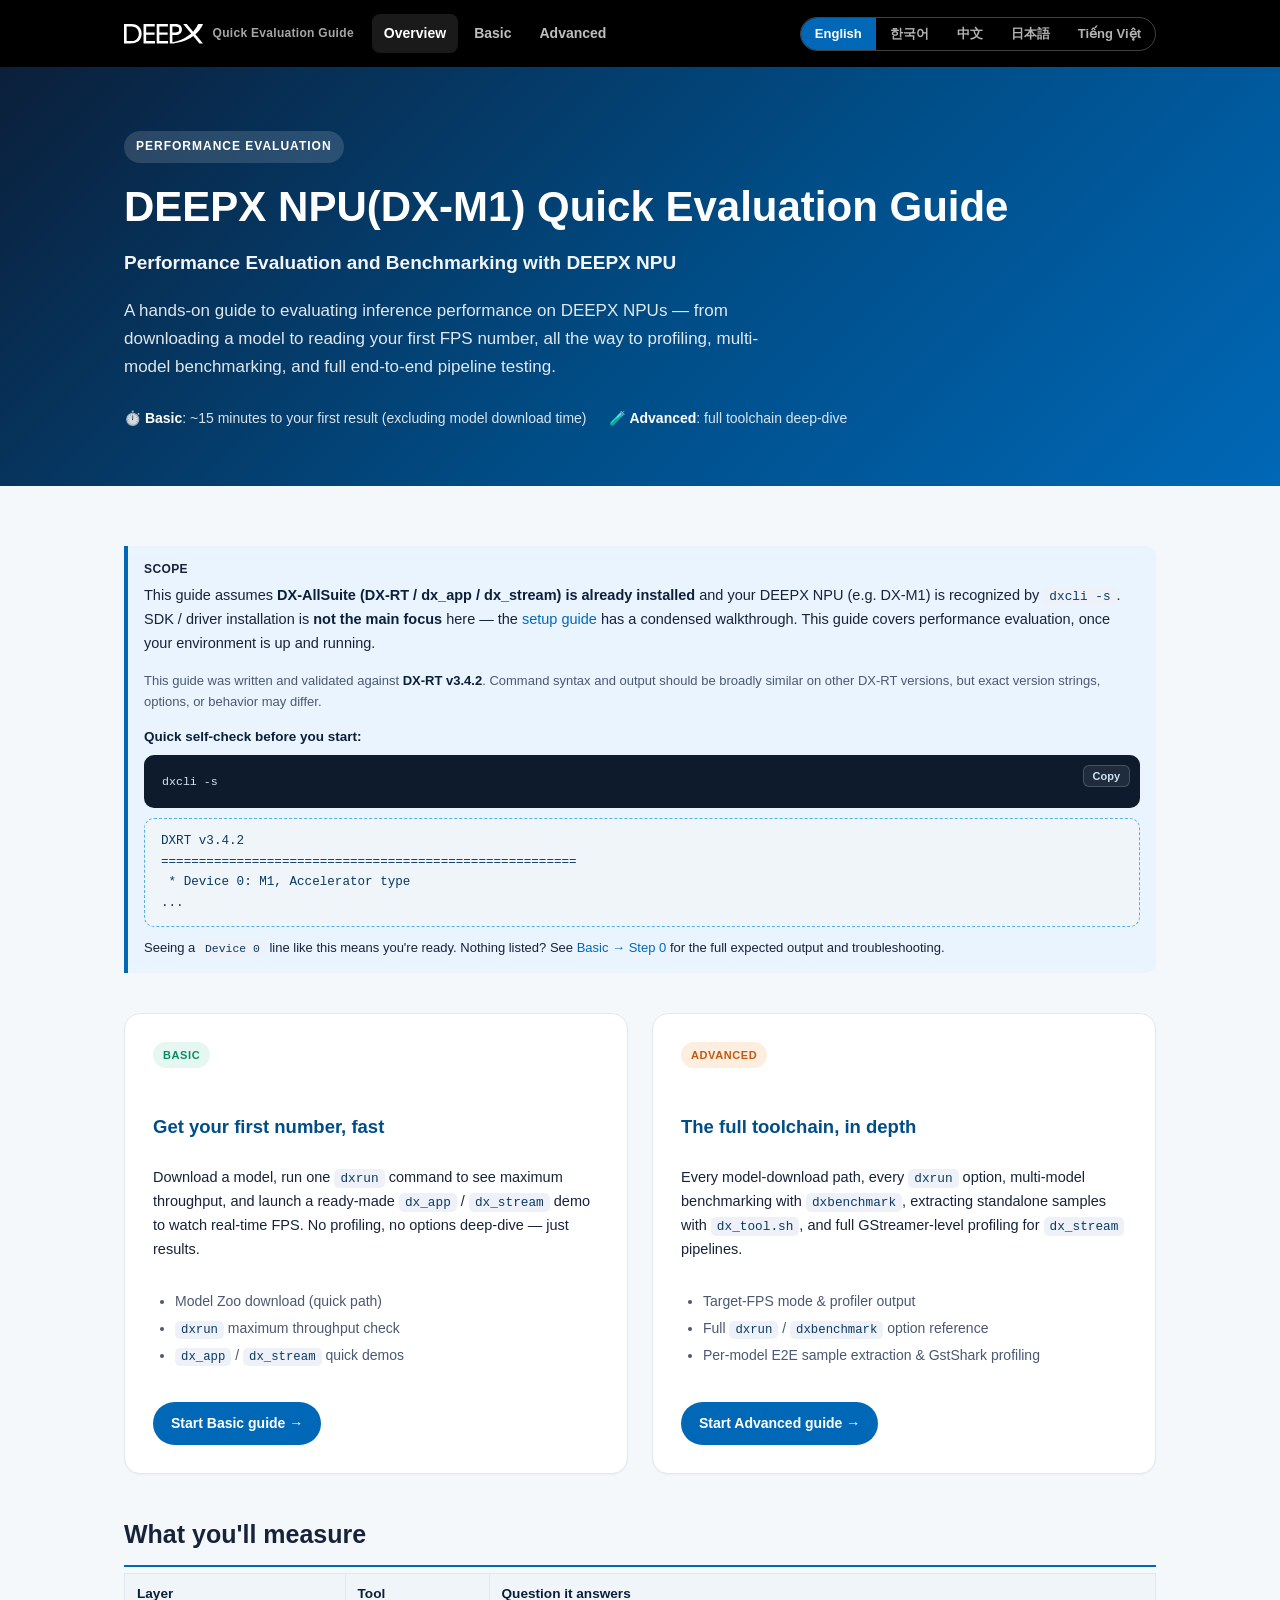
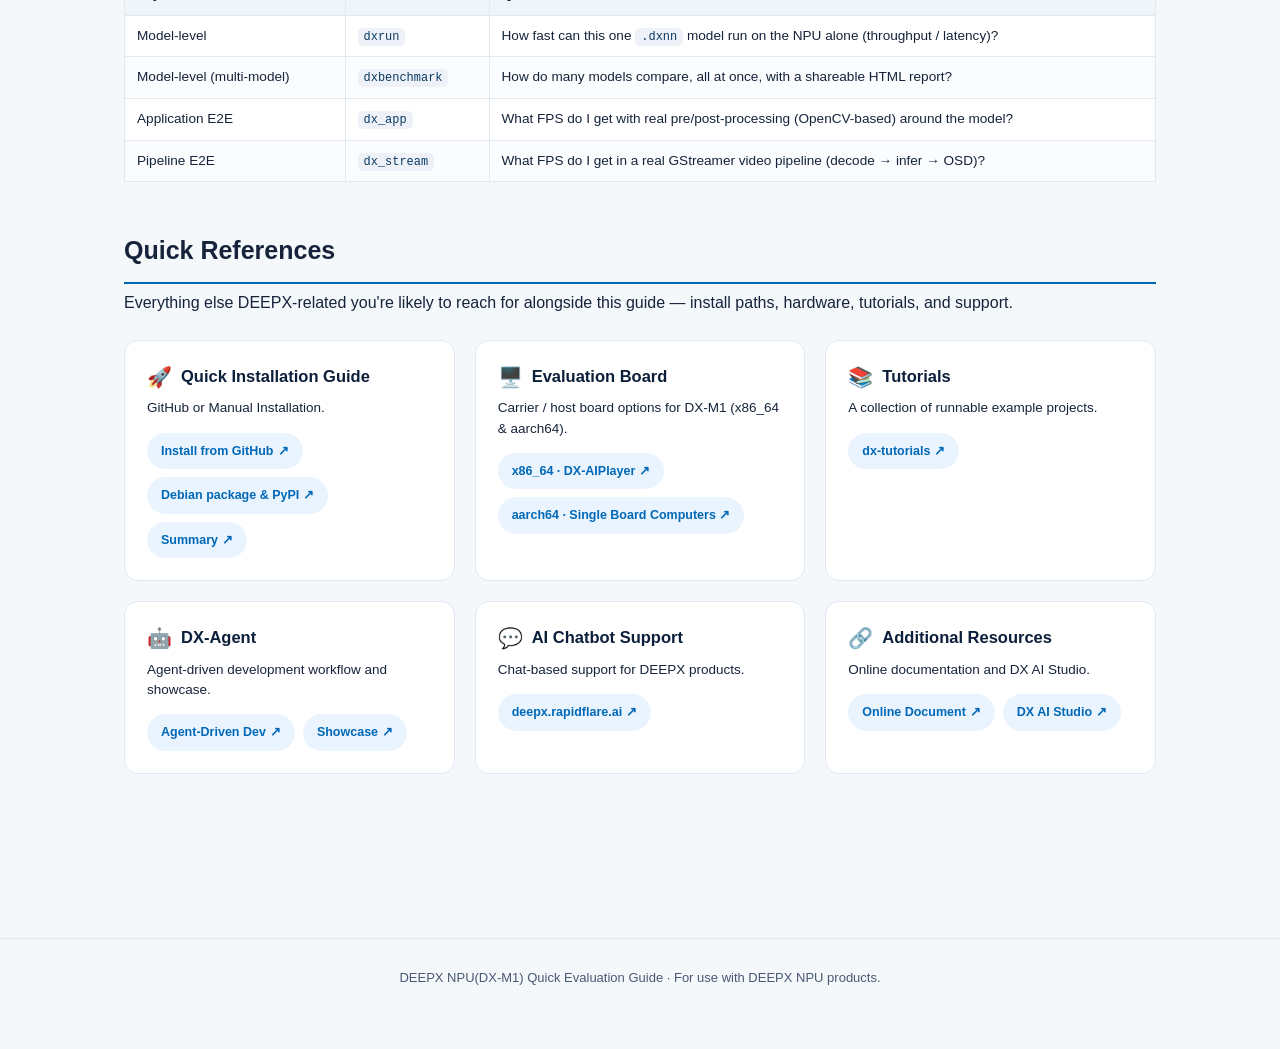
==== commit 4316e7c1: "update" ====
--- a/index.html
+++ b/index.html
@@ -483,11 +483,7 @@
           <h4 data-lang-ja>クイックインストールガイド</h4>
           <h4 data-lang-vi>Hướng dẫn cài đặt nhanh</h4>
         </div>
-        <p class="dx-ref-desc" data-lang-en>Debian, PyPI, and GitHub install instructions.</p>
-        <p class="dx-ref-desc" data-lang-ko>Debian·PyPI·GitHub 설치 안내.</p>
-        <p class="dx-ref-desc" data-lang-zh>Debian、PyPI 及 GitHub 安装说明。</p>
-        <p class="dx-ref-desc" data-lang-ja>Debian、PyPI、GitHub のインストール手順。</p>
-        <p class="dx-ref-desc" data-lang-vi>Hướng dẫn cài đặt qua Debian, PyPI và GitHub.</p>
+        <p class="dx-ref-desc">GitHub or Manual Installation.</p>
         <div class="dx-ref-links">
           <a class="dx-ref-chip" href="https://github.com/DEEPX-AI/dx-all-suite/blob/main/docs/source/02_Setting_Up_Environment.md" target="_blank" rel="noopener">
             <span data-lang-en>Install from GitHub</span><span data-lang-ko>GitHub로 설치</span><span data-lang-zh>从 GitHub 安装</span><span data-lang-ja>GitHub からインストール</span>
@@ -496,6 +492,9 @@
           <a class="dx-ref-chip" href="https://deepx-dgkim.github.io/yolo26-tutorial/web/#section-2-2" target="_blank" rel="noopener">
             <span data-lang-en>Debian package &amp; PyPI</span><span data-lang-ko>Debian 패키지 &amp; PyPI</span><span data-lang-zh>Debian 软件包 &amp; PyPI</span><span data-lang-ja>Debian パッケージ &amp; PyPI</span>
 <span data-lang-vi>Gói Debian &amp; PyPI</span> ↗
+          </a>
+          <a class="dx-ref-chip" href="https://deepx-dgkim.github.io/QuickEvaluationGuide/setup.html" target="_blank" rel="noopener">
+            <span>Summary</span> ↗
           </a>
         </div>
       </div>
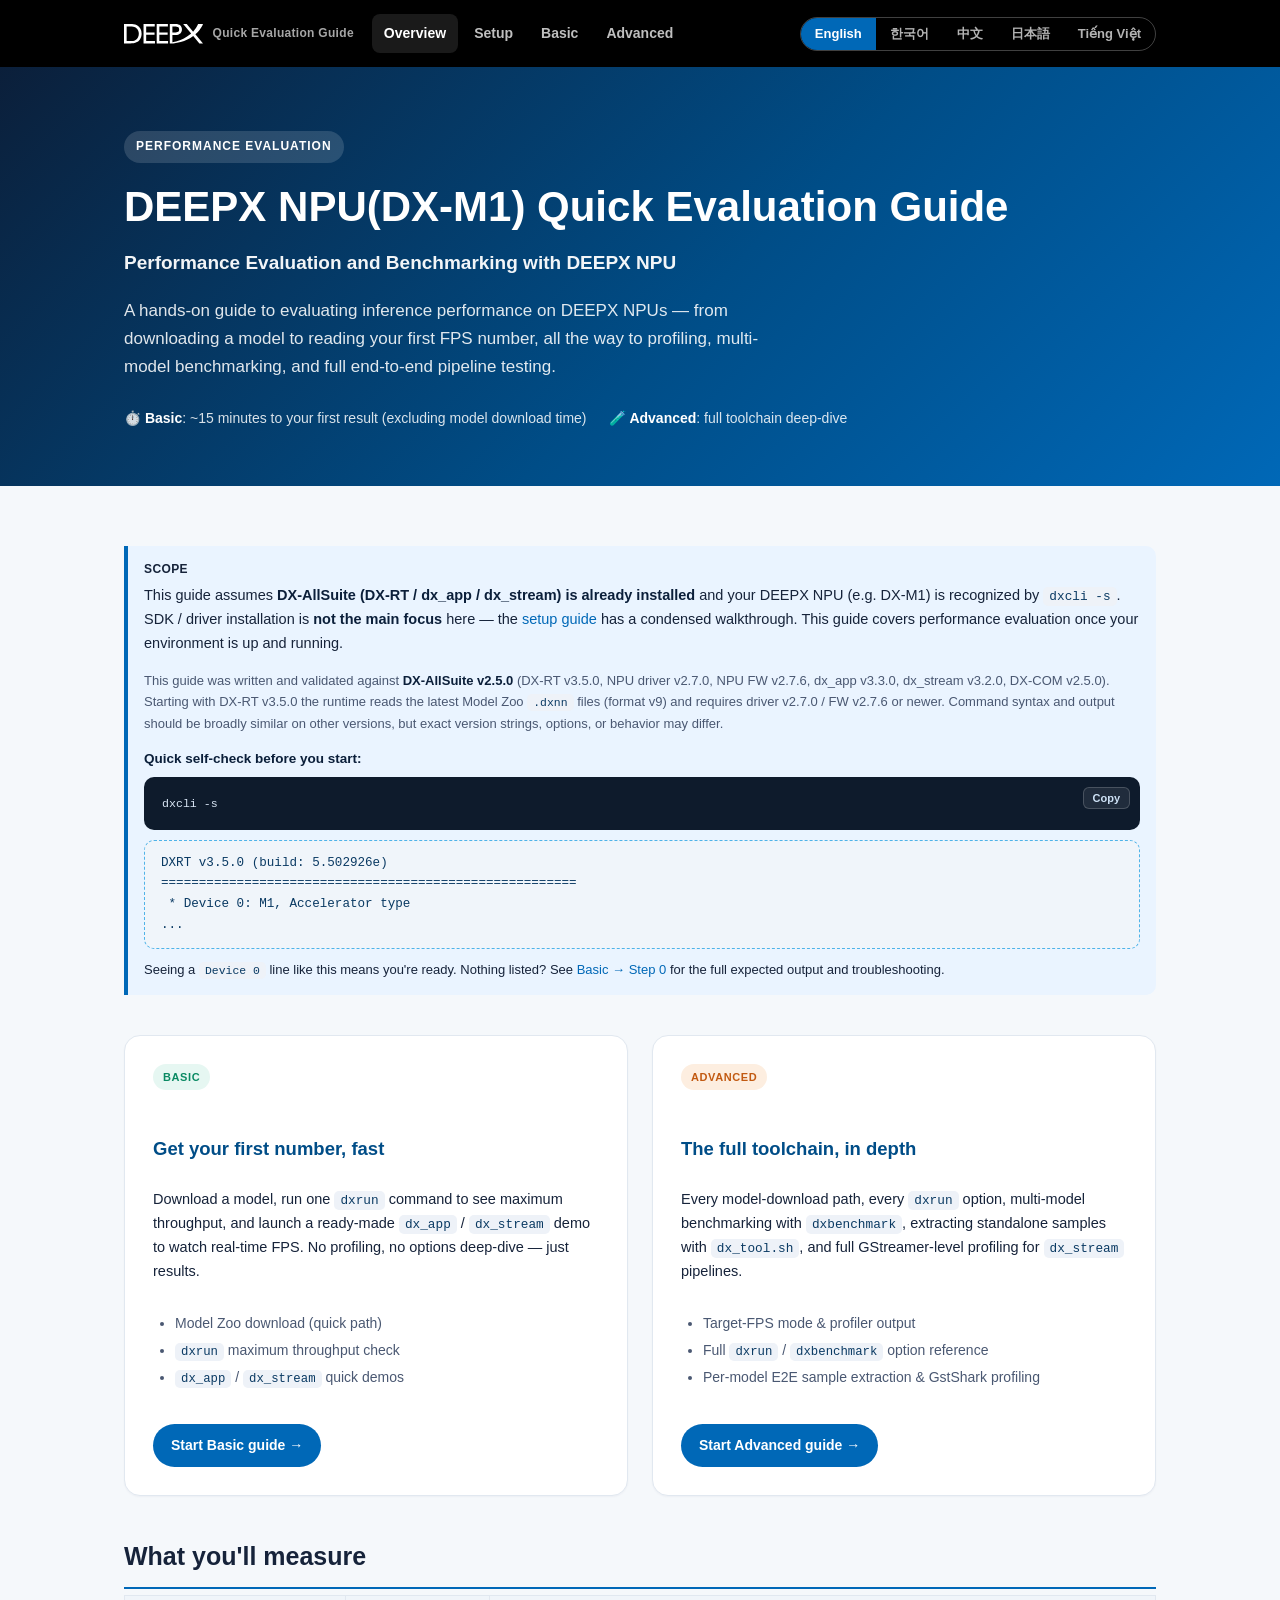
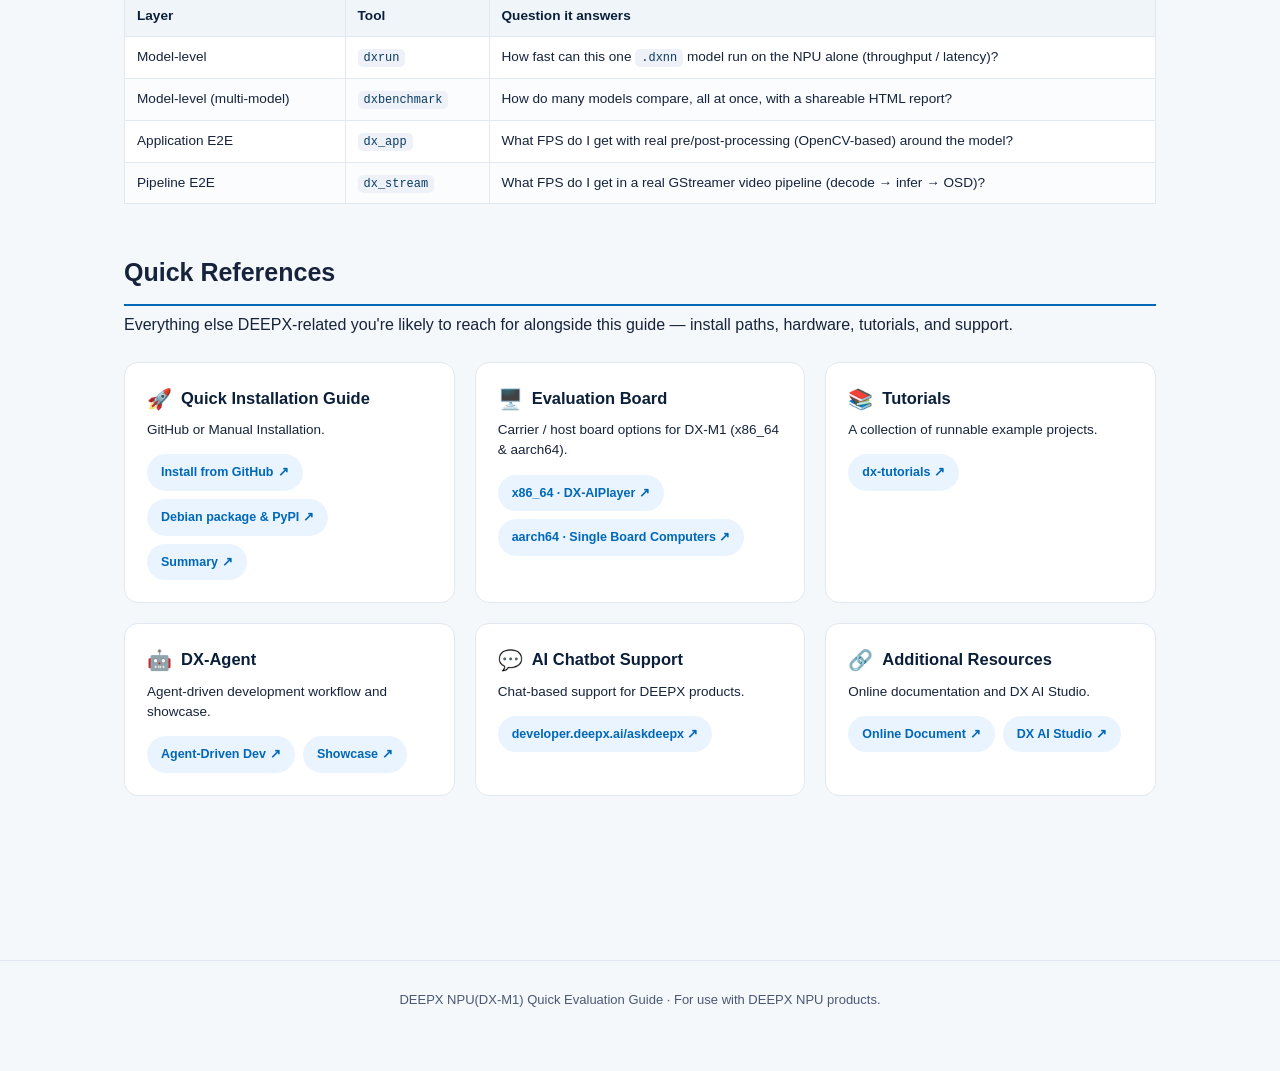
==== commit ad5c10e9: "Update for DX-AS v2.5.0" ====
--- a/index.html
+++ b/index.html
@@ -79,6 +79,7 @@
     <a class="dx-logo" href="index.html"><img class="dx-logo__mark" src="assets/Logo.svg" alt="DEEPX"><small>Quick Evaluation Guide</small></a>
     <div class="dx-nav__links">
       <a href="index.html">Overview</a>
+      <a href="setup.html">Setup</a>
       <a href="basic.html">Basic</a>
       <a href="advanced.html">Advanced</a>
     </div>
@@ -107,7 +108,7 @@
     <p class="dx-hero__subtitle" data-lang-en>Performance Evaluation and Benchmarking with DEEPX NPU</p>
     <p class="dx-hero__subtitle" data-lang-ko>DEEPX NPU를 활용한 성능 평가 및 벤치마킹</p>
     <p class="dx-hero__subtitle" data-lang-zh>使用 DEEPX NPU 进行性能评估与基准测试</p>
-    <p class="dx-hero__subtitle" data-lang-ja>DEEPX NPU を用いた性能評価とベンチマーキング</p>
+    <p class="dx-hero__subtitle" data-lang-ja>DEEPX NPU による性能評価とベンチマーク</p>
     <p class="dx-hero__subtitle" data-lang-vi>Đánh giá hiệu năng và benchmarking với DEEPX NPU</p>
     <p data-lang-en>
       A hands-on guide to evaluating inference performance on DEEPX NPUs —
@@ -115,35 +116,25 @@
       profiling, multi-model benchmarking, and full end-to-end pipeline testing.
     </p>
     <p data-lang-ko>
-      DEEPX NPU의 추론 성능을 평가해보는 실습형 가이드입니다.
-      모델을 내려받아 첫 FPS 숫자를 확인하는 것부터, 프로파일링과 multi-model 벤치마크,
-      전체 E2E 파이프라인 테스트까지 다룹니다.
+      DEEPX NPU의 추론 성능을 직접 평가하는 실습 가이드입니다. 모델 다운로드와 첫 FPS 확인부터 프로파일링, multi-model 벤치마크, 전체 E2E 파이프라인 테스트까지 다룹니다.
     </p>
-    <p data-lang-zh>
-      本指南通过实际操作，演示如何评估 DEEPX NPU 的推理性能——
-      从下载模型、看到第一个 FPS 数值开始，一路涵盖性能剖析、
-      multi-model benchmarking，直到完整的 E2E 流水线测试。
+    <p data-lang-zh>本指南通过实际操作，介绍如何评估 DEEPX NPU 的推理性能：从下载模型、读出第一个 FPS 数值开始，到性能剖析、多模型基准测试，以及完整的 E2E 流水线测试。</p>
+    <p data-lang-ja>
+      DEEPX NPU の推論性能を評価するための実践ガイドです。
+      モデルのダウンロードから最初の FPS 値の確認、さらにプロファイリング、
+      マルチモデルベンチマーク、E2E パイプラインテストまでを扱います。
     </p>
-    <p data-lang-ja>
-      DEEPX NPU における推論性能を評価するための実践的なガイドです。
-      モデルのダウンロードから最初の FPS 値を確認するところに始まり、
-      プロファイリングや multi-model ベンチマーク、E2E パイプラインテストまでを扱います。
-    </p>
-    <p data-lang-vi>
-            Hướng dẫn thực hành để đánh giá hiệu năng inference trên DEEPX NPU —
-            từ việc tải model về và xem con số FPS đầu tiên, cho đến profiling,
-            benchmark multi-model và kiểm thử toàn bộ pipeline E2E.
-          </p>
+    <p data-lang-vi>Hướng dẫn thực hành đánh giá hiệu năng inference trên DEEPX NPU: từ tải model và đọc con số FPS đầu tiên đến profiling, benchmark nhiều model và kiểm thử toàn bộ pipeline E2E.</p>
     <div class="dx-hero__meta">
       <span data-lang-en>⏱️ <b>Basic</b>: ~15 minutes to your first result (excluding model download time)</span>
       <span data-lang-ko>⏱️ <b>Basic</b>: 첫 결과까지 약 15분 (모델 다운로드 시간 제외)</span>
-      <span data-lang-zh>⏱️ <b>Basic</b>: 约 15 分钟即可获得第一个结果（不含模型下载时间）</span>
-      <span data-lang-ja>⏱️ <b>Basic</b>: 最初の結果まで約15分（モデルのダウンロード時間を除く）</span>
+      <span data-lang-zh>⏱️ <b>Basic</b>：约 15 分钟获得首个结果（不含模型下载时间）</span>
+      <span data-lang-ja>⏱️ <b>Basic</b>：最初の結果まで約 15 分（モデルのダウンロード時間を除く）</span>
       <span data-lang-vi>⏱️ <b>Basic</b>: khoảng 15 phút để có kết quả đầu tiên (không tính thời gian tải model)</span>
       <span data-lang-en>🧪 <b>Advanced</b>: full toolchain deep-dive</span>
       <span data-lang-ko>🧪 <b>Advanced</b>: 전체 툴체인 심화</span>
-      <span data-lang-zh>🧪 <b>Advanced</b>: 完整工具链深入讲解</span>
-      <span data-lang-ja>🧪 <b>Advanced</b>: ツールチェーン全体を深く解説</span>
+      <span data-lang-zh>🧪 <b>Advanced</b>：深入讲解完整工具链</span>
+      <span data-lang-ja>🧪 <b>Advanced</b>：ツールチェーン全体の詳細解説</span>
       <span data-lang-vi>🧪 <b>Advanced</b>: đi sâu vào toàn bộ toolchain</span>
     </div>
   </div>
@@ -163,7 +154,7 @@
         is already installed</strong> and your DEEPX NPU (e.g. DX-M1) is
         recognized by <code>dxcli -s</code>. SDK / driver installation is <strong>not the main focus</strong>
         here — the <a href="setup.html">setup guide</a> has a condensed
-        walkthrough. This guide covers performance evaluation, once your
+        walkthrough. This guide covers performance evaluation once your
         environment is up and running.
       </p>
       <p data-lang-ko>
@@ -172,78 +163,59 @@
         SDK/드라이버 설치는 이 가이드의 주된 내용이 아니며, 요약된 절차는 <a href="setup.html">설치 가이드</a>에 있습니다.
         이 가이드는 <strong>환경이 준비된 이후의 성능 평가</strong>를 다룹니다.
       </p>
-      <p data-lang-zh>
-        本指南假设 <strong>DX-AllSuite（DX-RT / dx_app / dx_stream）已经安装完成</strong>，
-        且您的 DEEPX NPU（如 DX-M1）已可通过 <code>dxcli -s</code> 命令正常识别。
-        SDK/驱动的安装<strong>并非</strong>本指南的重点——简要步骤请参阅<a href="setup.html">安装指南</a>。
-        本指南关注环境就绪之后的性能评估。
+      <p data-lang-zh>本指南假定 <strong>DX-AllSuite（DX-RT / dx_app / dx_stream）已安装</strong>，且 <code>dxcli -s</code> 能识别 DEEPX NPU（如 DX-M1）。SDK/驱动的安装<strong>不是</strong>本指南的重点，简要步骤请参阅<a href="setup.html">安装指南</a>。本指南介绍环境就绪后的性能评估。</p>
+      <p data-lang-ja>
+        本ガイドは、<strong>DX-AllSuite（DX-RT / dx_app / dx_stream）がインストール済み</strong>で、
+        DEEPX NPU（例：DX-M1）が <code>dxcli -s</code> で認識されていることを前提としています。
+        SDK/ドライバのインストールは本ガイドの<strong>主な対象ではありません</strong>。手順の概要は<a href="setup.html">セットアップガイド</a>を参照してください。
+        本ガイドでは、環境構築が完了した後の性能評価を扱います。
       </p>
-      <p data-lang-ja>
-        本ガイドは、<strong>DX-AllSuite（DX-RT / dx_app / dx_stream）がすでにインストールされており</strong>、
-        <code>dxcli -s</code> コマンドで DEEPX NPU（例：DX-M1）が正しく認識されていることを前提としています。
-        SDK/ドライバのインストールは本ガイドの<strong>主な対象ではありません</strong>——簡潔な手順は<a href="setup.html">セットアップガイド</a>にあります。
-        本ガイドは、環境構築が完了した後の性能評価を扱います。
-      </p>
-      <p data-lang-vi>
-                Hướng dẫn này giả định <strong>DX-AllSuite (DX-RT / dx_app / dx_stream)
-                đã được cài đặt sẵn</strong> và DEEPX NPU của bạn (ví dụ DX-M1) được
-                nhận diện bằng lệnh <code>dxcli -s</code>. Việc cài đặt SDK / driver
-                <strong>không phải trọng tâm</strong> của hướng dẫn này — <a href="setup.html">hướng dẫn
-                cài đặt</a> có phần hướng dẫn tóm lược. Hướng dẫn này tập trung vào
-                việc đánh giá hiệu năng sau khi môi trường đã sẵn sàng.
-              </p>
+      <p data-lang-vi>Hướng dẫn này giả định <strong>DX-AllSuite (DX-RT / dx_app / dx_stream) đã được cài đặt sẵn</strong> và DEEPX NPU (ví dụ DX-M1) đã được <code>dxcli -s</code> nhận diện. Việc cài đặt SDK / driver <strong>không phải trọng tâm</strong> của tài liệu này; <a href="setup.html">hướng dẫn cài đặt</a> có tóm tắt các bước. Tài liệu này tập trung vào đánh giá hiệu năng khi môi trường đã sẵn sàng.</p>
       <p data-lang-en style="font-size:13px;color:var(--dx-ink-soft);">
-        This guide was written and validated against <strong>DX-RT v3.4.2</strong>.
-        Command syntax and output should be broadly similar on other DX-RT
-        versions, but exact version strings, options, or behavior may differ.
+        This guide was written and validated against <strong>DX-AllSuite v2.5.0</strong>
+        (DX-RT v3.5.0, NPU driver v2.7.0, NPU FW v2.7.6, dx_app v3.3.0, dx_stream v3.2.0, DX-COM v2.5.0).
+        Starting with DX-RT v3.5.0 the runtime reads the latest Model Zoo <code>.dxnn</code> files (format v9)
+        and requires driver v2.7.0 / FW v2.7.6 or newer. Command syntax and output should be broadly similar
+        on other versions, but exact version strings, options, or behavior may differ.
       </p>
       <p data-lang-ko style="font-size:13px;color:var(--dx-ink-soft);">
-        이 가이드는 <strong>DX-RT v3.4.2</strong> 기준으로 작성 및 검증되었습니다.
-        다른 DX-RT 버전에서도 명령어 구문과 출력은 대체로 유사하지만, 정확한
-        버전 문자열, 옵션, 동작은 다를 수 있습니다.
+        이 가이드는 <strong>DX-AllSuite v2.5.0</strong>(DX-RT v3.5.0, NPU 드라이버 v2.7.0, NPU FW v2.7.6, dx_app v3.3.0, dx_stream v3.2.0, DX-COM v2.5.0)을 기준으로 작성하고 검증했습니다. DX-RT v3.5.0부터 Model Zoo의 최신 <code>.dxnn</code>(포맷 v9)을 읽을 수 있으며, 드라이버 v2.7.0 / FW v2.7.6 이상이 필요합니다. 다른 버전에서도 명령어 구문과 출력은 대체로 비슷하지만, 정확한 버전 문자열, 옵션, 동작은 다를 수 있습니다.
       </p>
-      <p data-lang-zh style="font-size:13px;color:var(--dx-ink-soft);">
-        本指南基于 <strong>DX-RT v3.4.2</strong> 编写并验证。在其他 DX-RT
-        版本上，命令语法和输出应大致相似，但具体的版本字符串、选项或行为可能
-        有所不同。
+      <p data-lang-zh style="font-size:13px;color:var(--dx-ink-soft);">本指南基于 <strong>DX-AllSuite v2.5.0</strong>（DX-RT v3.5.0、NPU 驱动 v2.7.0、NPU FW v2.7.6、dx_app v3.3.0、dx_stream v3.2.0、DX-COM v2.5.0）编写并验证。自 DX-RT v3.5.0 起，运行时可读取最新 Model Zoo 的 <code>.dxnn</code> 文件（格式 v9），并要求驱动 v2.7.0 / FW v2.7.6 或更高版本。在其他版本上，命令语法和输出大体相同，但具体的版本字符串、选项或行为可能不同。</p>
+      <p data-lang-ja style="font-size:13px;color:var(--dx-ink-soft);">
+        本ガイドは <strong>DX-AllSuite v2.5.0</strong>（DX-RT v3.5.0、NPU ドライバ v2.7.0、NPU FW v2.7.6、
+        dx_app v3.3.0、dx_stream v3.2.0、DX-COM v2.5.0）で作成・検証しています。DX-RT v3.5.0 以降のランタイムは
+        Model Zoo の最新 <code>.dxnn</code> ファイル（フォーマット v9）に対応し、ドライバ v2.7.0 / FW v2.7.6 以降を必要とします。
+        他のバージョンでもコマンドの構文や出力はおおむね同じですが、具体的なバージョン文字列、オプション、動作は異なる場合があります。
       </p>
-      <p data-lang-ja style="font-size:13px;color:var(--dx-ink-soft);">
-        本ガイドは <strong>DX-RT v3.4.2</strong> を基準に作成・検証されています。
-        他の DX-RT バージョンでもコマンドの構文や出力はおおむね同様ですが、
-        正確なバージョン文字列、オプション、動作が異なる場合があります。
-      </p>
-      <p data-lang-vi style="font-size:13px;color:var(--dx-ink-soft);">
-                Hướng dẫn này được viết và kiểm chứng trên <strong>DX-RT v3.4.2</strong>.
-                Cú pháp lệnh và output trên các phiên bản DX-RT khác nhìn chung sẽ tương tự,
-                nhưng chuỗi phiên bản, tùy chọn hoặc hành vi cụ thể có thể khác biệt.
-              </p>
+      <p data-lang-vi style="font-size:13px;color:var(--dx-ink-soft);">Hướng dẫn này được viết và kiểm chứng trên <strong>DX-AllSuite v2.5.0</strong> (DX-RT v3.5.0, NPU driver v2.7.0, NPU FW v2.7.6, dx_app v3.3.0, dx_stream v3.2.0, DX-COM v2.5.0). Từ DX-RT v3.5.0, runtime đọc được các file <code>.dxnn</code> mới nhất của Model Zoo (định dạng v9) và yêu cầu driver v2.7.0 / FW v2.7.6 trở lên. Cú pháp lệnh và output trên các phiên bản khác nhìn chung tương tự, nhưng chuỗi phiên bản, tùy chọn hoặc hành vi cụ thể có thể khác.</p>
       <p data-lang-en style="font-size:13.5px;font-weight:700;color:var(--dx-navy);margin-bottom:6px;">Quick self-check before you start:</p>
-      <p data-lang-ko style="font-size:13.5px;font-weight:700;color:var(--dx-navy);margin-bottom:6px;">시작하기 전 빠른 자가진단:</p>
-      <p data-lang-zh style="font-size:13.5px;font-weight:700;color:var(--dx-navy);margin-bottom:6px;">开始前的快速自检：</p>
-      <p data-lang-ja style="font-size:13.5px;font-weight:700;color:var(--dx-navy);margin-bottom:6px;">開始前のクイックセルフチェック：</p>
+      <p data-lang-ko style="font-size:13.5px;font-weight:700;color:var(--dx-navy);margin-bottom:6px;">시작 전 빠른 점검:</p>
+      <p data-lang-zh style="font-size:13.5px;font-weight:700;color:var(--dx-navy);margin-bottom:6px;">开始前请先快速自检：</p>
+      <p data-lang-ja style="font-size:13.5px;font-weight:700;color:var(--dx-navy);margin-bottom:6px;">開始前の簡易チェック：</p>
       <p data-lang-vi style="font-size:13.5px;font-weight:700;color:var(--dx-navy);margin-bottom:6px;">Kiểm tra nhanh trước khi bắt đầu:</p>
       <div class="dx-code-wrap" style="margin-bottom:10px;">
 <pre><code>dxcli -s</code></pre>
       </div>
-      <div class="dx-output" style="margin-bottom:0;">DXRT v3.4.2
+      <div class="dx-output" style="margin-bottom:0;">DXRT v3.5.0 (build: 5.502926e)
 =======================================================
  * Device 0: M1, Accelerator type
 ...</div>
       <p data-lang-en style="font-size:13px;margin:10px 0 0;">Seeing a <code>Device 0</code> line like this means you're ready. Nothing listed? See <a href="basic.html#prereq">Basic → Step 0</a> for the full expected output and troubleshooting.</p>
-      <p data-lang-ko style="font-size:13px;margin:10px 0 0;">위와 같이 <code>Device 0</code> 줄이 보이면 준비된 것입니다. 아무것도 안 보인다면 <a href="basic.html#prereq">Basic → Step 0</a>에서 전체 예상 출력과 문제 해결 방법을 확인하세요.</p>
-      <p data-lang-zh style="font-size:13px;margin:10px 0 0;">如果看到类似上面的 <code>Device 0</code> 行，说明环境已就绪。什么都没显示？请参阅 <a href="basic.html#prereq">Basic → Step 0</a> 获取完整的预期输出和故障排查方法。</p>
-      <p data-lang-ja style="font-size:13px;margin:10px 0 0;">上記のような <code>Device 0</code> の行が表示されれば準備完了です。何も表示されない場合は、<a href="basic.html#prereq">Basic → Step 0</a> で完全な期待出力とトラブルシューティングを確認してください。</p>
-      <p data-lang-vi style="font-size:13px;margin:10px 0 0;">Nếu thấy dòng <code>Device 0</code> như thế này thì bạn đã sẵn sàng. Không có gì được liệt kê? Xem <a href="basic.html#prereq">Basic → Step 0</a> để biết output đầy đủ và cách xử lý sự cố.</p>
+      <p data-lang-ko style="font-size:13px;margin:10px 0 0;">이처럼 <code>Device 0</code> 줄이 보이면 준비가 끝났습니다. 아무것도 표시되지 않으면 <a href="basic.html#prereq">Basic → 0단계</a>에서 전체 예상 출력과 문제 해결 방법을 확인하세요.</p>
+      <p data-lang-zh style="font-size:13px;margin:10px 0 0;">看到类似上面的 <code>Device 0</code> 行，即表示环境已就绪。没有列出任何设备？完整的预期输出和故障排查请参阅 <a href="basic.html#prereq">Basic → Step 0</a>。</p>
+      <p data-lang-ja style="font-size:13px;margin:10px 0 0;">このような <code>Device 0</code> の行が表示されれば準備完了です。何も表示されない場合は、<a href="basic.html#prereq">Basic → Step 0</a> で想定される出力の全体とトラブルシューティングを確認してください。</p>
+      <p data-lang-vi style="font-size:13px;margin:10px 0 0;">Nếu thấy dòng <code>Device 0</code> như trên là môi trường đã sẵn sàng. Nếu không có thiết bị nào được liệt kê, xem <a href="basic.html#prereq">Basic → Step 0</a> để biết output đầy đủ và cách khắc phục sự cố.</p>
     </div>
 
     <div class="dx-cards">
       <div class="dx-card">
         <span class="dx-tier-badge basic" style="width:fit-content;">Basic</span>
         <h3 data-lang-en>Get your first number, fast</h3>
-        <h3 data-lang-ko>가장 빠르게 첫 숫자 확인하기</h3>
+        <h3 data-lang-ko>첫 수치를 빠르게 확인</h3>
         <h3 data-lang-zh>快速获得第一个数值</h3>
-        <h3 data-lang-ja>最速で最初の数値を確認する</h3>
-        <h3 data-lang-vi>Có con số đầu tiên thật nhanh</h3>
+        <h3 data-lang-ja>最短で最初の測定値を得る</h3>
+        <h3 data-lang-vi>Nhanh chóng có kết quả đầu tiên</h3>
         <p data-lang-en>
           Download a model, run one <code>dxrun</code> command to see maximum
           throughput, and launch a ready-made <code>dx_app</code> /
@@ -255,32 +227,23 @@
           바로 실행 가능한 <code>dx_app</code> / <code>dx_stream</code> 데모로
           실시간 FPS를 확인합니다. 프로파일링이나 세부 옵션 없이 결과 확인에만 집중합니다.
         </p>
-        <p data-lang-zh>
-          下载一个模型，运行一次 <code>dxrun</code> 命令即可查看最大吞吐量，
-          再启动现成的 <code>dx_app</code> / <code>dx_stream</code> 演示程序
-          查看实时 FPS。无需性能剖析，也无需深入了解各项选项——只看结果。
+        <p data-lang-zh>下载模型，运行一条 <code>dxrun</code> 命令查看最大吞吐量，再启动现成的 <code>dx_app</code> / <code>dx_stream</code> 演示，观察实时 FPS。不做性能剖析，也不深入讲解选项，只看结果。</p>
+        <p data-lang-ja>
+          モデルをダウンロードし、<code>dxrun</code> コマンドを 1 回実行して最大スループットを確認したあと、
+          用意済みの <code>dx_app</code> / <code>dx_stream</code> デモを起動してリアルタイム FPS を確認します。
+          プロファイリングやオプションの詳細は省き、結果だけに絞ります。
         </p>
-        <p data-lang-ja>
-          モデルをダウンロードし、<code>dxrun</code> コマンドを一度実行するだけで
-          最大スループットを確認できます。さらに、すぐに使える <code>dx_app</code> /
-          <code>dx_stream</code> のデモを起動してリアルタイム FPS を確認します。
-          プロファイリングやオプションの深掘りは不要——結果だけを見ます。
-        </p>
-        <p data-lang-vi>
-                      Tải model về, chạy một lệnh <code>dxrun</code> để xem throughput tối đa,
-                      rồi khởi chạy demo <code>dx_app</code> / <code>dx_stream</code> có sẵn để
-                      xem FPS theo thời gian thực. Không profiling, không đi sâu vào tùy chọn — chỉ kết quả.
-                    </p>
+        <p data-lang-vi>Tải model, chạy một lệnh <code>dxrun</code> để xem throughput tối đa, rồi chạy demo <code>dx_app</code> / <code>dx_stream</code> có sẵn để xem FPS theo thời gian thực. Không cần profiling hay tìm hiểu chi tiết tùy chọn, chỉ tập trung vào kết quả.</p>
         <ul>
           <li data-lang-en>Model Zoo download (quick path)</li>
           <li data-lang-ko>Model Zoo 다운로드 (빠른 방법)</li>
           <li data-lang-zh>Model Zoo 下载（快速方式）</li>
-          <li data-lang-ja>Model Zoo ダウンロード（クイックパス）</li>
-          <li data-lang-vi>Tải model từ Model Zoo (đường đi nhanh)</li>
+          <li data-lang-ja>Model Zoo からのダウンロード（最短手順）</li>
+          <li data-lang-vi>Tải model từ Model Zoo (cách nhanh)</li>
           <li data-lang-en><code>dxrun</code> maximum throughput check</li>
           <li data-lang-ko><code>dxrun</code> 최대 처리량 확인</li>
-          <li data-lang-zh><code>dxrun</code> 最大吞吐量检查</li>
-          <li data-lang-ja><code>dxrun</code> 最大スループットチェック</li>
+          <li data-lang-zh><code>dxrun</code> 最大吞吐量测试</li>
+          <li data-lang-ja><code>dxrun</code> による最大スループットの確認</li>
           <li data-lang-vi>Kiểm tra throughput tối đa bằng <code>dxrun</code></li>
           <li data-lang-en><code>dx_app</code> / <code>dx_stream</code> quick demos</li>
           <li data-lang-ko><code>dx_app</code> / <code>dx_stream</code> 빠른 데모 실행</li>
@@ -300,10 +263,10 @@
       <div class="dx-card">
         <span class="dx-tier-badge advanced" style="width:fit-content;">Advanced</span>
         <h3 data-lang-en>The full toolchain, in depth</h3>
-        <h3 data-lang-ko>전체 툴체인 심화 학습</h3>
-        <h3 data-lang-zh>深入学习完整工具链</h3>
-        <h3 data-lang-ja>ツールチェーン全体を深く学ぶ</h3>
-        <h3 data-lang-vi>Toàn bộ toolchain, chuyên sâu</h3>
+        <h3 data-lang-ko>전체 툴체인 심화</h3>
+        <h3 data-lang-zh>完整工具链详解</h3>
+        <h3 data-lang-ja>ツールチェーン全体の詳細</h3>
+        <h3 data-lang-vi>Tìm hiểu chuyên sâu toàn bộ toolchain</h3>
         <p data-lang-en>
           Every model-download path, every <code>dxrun</code> option,
           multi-model benchmarking with <code>dxbenchmark</code>, extracting standalone
@@ -311,41 +274,31 @@
           profiling for <code>dx_stream</code> pipelines.
         </p>
         <p data-lang-ko>
-          모든 모델 다운로드 경로, <code>dxrun</code>의 모든 옵션, <code>dxbenchmark</code>를
-          이용한 multi-model 벤치마크, <code>dx_tool.sh</code>를 이용한 단독 샘플 추출,
-          그리고 <code>dx_stream</code> 파이프라인의 GStreamer 레벨 프로파일링까지 다룹니다.
+          모든 모델 다운로드 경로, <code>dxrun</code>의 모든 옵션, <code>dxbenchmark</code>를 이용한 multi-model 벤치마크, <code>dx_tool.sh</code>를 이용한 독립 실행형 샘플 추출, <code>dx_stream</code> 파이프라인의 GStreamer 레벨 프로파일링까지 다룹니다.
         </p>
-        <p data-lang-zh>
-          涵盖所有模型下载路径、<code>dxrun</code> 的全部选项、使用 <code>dxbenchmark</code>
-          进行的 multi-model benchmarking、使用 <code>dx_tool.sh</code> 提取独立示例，
-          以及针对 <code>dx_stream</code> 流水线的完整 GStreamer 级性能剖析。
+        <p data-lang-zh>涵盖所有模型下载方式、<code>dxrun</code> 的全部选项、使用 <code>dxbenchmark</code> 进行多模型基准测试、使用 <code>dx_tool.sh</code> 提取独立示例，以及 <code>dx_stream</code> 流水线的完整 GStreamer 级性能剖析。</p>
+        <p data-lang-ja>
+          すべてのモデルダウンロード方法、<code>dxrun</code> の全オプション、
+          <code>dxbenchmark</code> によるマルチモデルベンチマーク、<code>dx_tool.sh</code> による
+          スタンドアロンサンプルの抽出、<code>dx_stream</code> パイプラインの
+          GStreamer レベルでの詳細なプロファイリングを扱います。
         </p>
-        <p data-lang-ja>
-          すべてのモデルダウンロード経路、<code>dxrun</code> の全オプション、
-          <code>dxbenchmark</code> による multi-model ベンチマーク、<code>dx_tool.sh</code> による
-          スタンドアロンサンプルの抽出、そして <code>dx_stream</code> パイプラインの
-          GStreamer レベルでの完全なプロファイリングまでを扱います。
-        </p>
-        <p data-lang-vi>
-                      Mọi cách tải model, mọi tùy chọn của <code>dxrun</code>, benchmark multi-model
-                      bằng <code>dxbenchmark</code>, trích xuất sample độc lập bằng <code>dx_tool.sh</code>,
-                      và profiling ở mức GStreamer cho pipeline <code>dx_stream</code>.
-                    </p>
+        <p data-lang-vi>Tất cả các cách tải model, mọi tùy chọn của <code>dxrun</code>, benchmark nhiều model bằng <code>dxbenchmark</code>, trích xuất sample độc lập bằng <code>dx_tool.sh</code> và profiling đầy đủ ở mức GStreamer cho pipeline <code>dx_stream</code>.</p>
         <ul>
           <li data-lang-en>Target-FPS mode &amp; profiler output</li>
           <li data-lang-ko>Target-FPS 모드 및 프로파일러 출력</li>
           <li data-lang-zh>Target-FPS 模式 &amp; 性能剖析器输出</li>
-          <li data-lang-ja>Target-FPS モード &amp; プロファイラー出力</li>
-          <li data-lang-vi>Chế độ target-FPS &amp; output của profiler</li>
+          <li data-lang-ja>Target-FPS モードとプロファイラ出力</li>
+          <li data-lang-vi>Chế độ target FPS &amp; output của profiler</li>
           <li data-lang-en>Full <code>dxrun</code> / <code>dxbenchmark</code> option reference</li>
           <li data-lang-ko><code>dxrun</code> / <code>dxbenchmark</code> 전체 옵션 레퍼런스</li>
           <li data-lang-zh><code>dxrun</code> / <code>dxbenchmark</code> 完整选项参考</li>
-          <li data-lang-ja><code>dxrun</code> / <code>dxbenchmark</code> 全オプションリファレンス</li>
+          <li data-lang-ja><code>dxrun</code> / <code>dxbenchmark</code> の全オプションリファレンス</li>
           <li data-lang-vi>Tham chiếu đầy đủ tùy chọn <code>dxrun</code> / <code>dxbenchmark</code></li>
           <li data-lang-en>Per-model E2E sample extraction &amp; GstShark profiling</li>
           <li data-lang-ko>모델별 E2E 샘플 추출 및 GstShark 프로파일링</li>
           <li data-lang-zh>按模型提取 E2E 示例 &amp; GstShark 性能剖析</li>
-          <li data-lang-ja>モデルごとの E2E サンプル抽出 &amp; GstShark プロファイリング</li>
+          <li data-lang-ja>モデル単位の E2E サンプル抽出と GstShark プロファイリング</li>
           <li data-lang-vi>Trích xuất sample E2E theo từng model &amp; profiling bằng GstShark</li>
         </ul>
         <a class="dx-btn" href="advanced.html">
@@ -359,21 +312,21 @@
     </div>
 
     <h2 data-lang-en>What you'll measure</h2>
-    <h2 data-lang-ko>무엇을 측정하나요?</h2>
-    <h2 data-lang-zh>您将测量什么</h2>
-    <h2 data-lang-ja>何を測定するか</h2>
-    <h2 data-lang-vi>Bạn sẽ đo những gì</h2>
+    <h2 data-lang-ko>측정 항목</h2>
+    <h2 data-lang-zh>测量内容</h2>
+    <h2 data-lang-ja>測定項目</h2>
+    <h2 data-lang-vi>Các hạng mục đo</h2>
     <div class="dx-table-wrap">
       <table>
         <thead>
           <tr>
             <th data-lang-en>Layer</th><th data-lang-en>Tool</th><th data-lang-en>Question it answers</th>
-            <th data-lang-ko>계층</th><th data-lang-ko>도구</th><th data-lang-ko>확인할 수 있는 질문</th>
-            <th data-lang-zh>层级</th><th data-lang-zh>工具</th><th data-lang-zh>可以回答的问题</th>
+            <th data-lang-ko>계층</th><th data-lang-ko>도구</th><th data-lang-ko>확인할 내용</th>
+            <th data-lang-zh>层级</th><th data-lang-zh>工具</th><th data-lang-zh>回答的问题</th>
             <th data-lang-ja>レイヤー</th>
-            <th data-lang-vi>Lớp</th><th data-lang-ja>ツール</th>
-<th data-lang-vi>Công cụ</th><th data-lang-ja>確認できる質問</th>
-<th data-lang-vi>Câu hỏi được trả lời</th>
+            <th data-lang-vi>Cấp độ</th><th data-lang-ja>ツール</th>
+<th data-lang-vi>Công cụ</th><th data-lang-ja>確認できること</th>
+<th data-lang-vi>Câu hỏi cần trả lời</th>
           </tr>
         </thead>
         <tbody>
@@ -387,15 +340,15 @@
           </tr>
           <tr data-lang-zh>
             <td data-lang-zh>模型级别</td><td data-lang-zh><code>dxrun</code></td>
-            <td data-lang-zh>这一个 <code>.dxnn</code> 模型单独在 NPU 上能跑多快（吞吐量/延迟）？</td>
+            <td data-lang-zh>单个 <code>.dxnn</code> 模型单独在 NPU 上能跑多快（吞吐量/延迟）？</td>
           </tr>
           <tr data-lang-ja>
             <td data-lang-ja>モデルレベル</td><td data-lang-ja><code>dxrun</code></td>
-            <td data-lang-ja>この <code>.dxnn</code> モデル単体で NPU 上でどれだけ速く動作するか（スループット/レイテンシ）?</td>
+            <td data-lang-ja>この <code>.dxnn</code> モデル単体の NPU 上での速度（スループット/レイテンシ）</td>
           </tr>
           <tr data-lang-vi>
                         <td data-lang-vi>Mức model</td><td data-lang-vi><code>dxrun</code></td>
-                        <td data-lang-vi>Một model <code>.dxnn</code> này chạy nhanh đến mức nào khi chỉ dùng NPU (throughput / latency)?</td>
+                        <td data-lang-vi>Riêng model <code>.dxnn</code> này chạy trên NPU nhanh đến mức nào (throughput / latency)?</td>
                       </tr>
           <tr data-lang-en>
             <td data-lang-en>Model-level (multi-model)</td><td data-lang-en><code>dxbenchmark</code></td>
@@ -406,16 +359,16 @@
             <td data-lang-ko>여러 모델을 한 번에 비교하고, 공유 가능한 HTML 리포트로 남기려면?</td>
           </tr>
           <tr data-lang-zh>
-            <td data-lang-zh>模型级别（multi-model）</td><td data-lang-zh><code>dxbenchmark</code></td>
+            <td data-lang-zh>模型级别（多模型）</td><td data-lang-zh><code>dxbenchmark</code></td>
             <td data-lang-zh>如何一次性比较多个模型，并生成可分享的 HTML 报告？</td>
           </tr>
           <tr data-lang-ja>
-            <td data-lang-ja>モデルレベル（multi-model）</td><td data-lang-ja><code>dxbenchmark</code></td>
-            <td data-lang-ja>複数のモデルを一度に比較し、共有可能な HTML レポートとして残すには?</td>
+            <td data-lang-ja>モデルレベル（マルチモデル）</td><td data-lang-ja><code>dxbenchmark</code></td>
+            <td data-lang-ja>複数モデルの一括比較と、共有可能な HTML レポートの作成</td>
           </tr>
           <tr data-lang-vi>
-                        <td data-lang-vi>Mức model (multi-model)</td><td data-lang-vi><code>dxbenchmark</code></td>
-                        <td data-lang-vi>So sánh nhiều model cùng lúc như thế nào, kèm báo cáo HTML có thể chia sẻ?</td>
+                        <td data-lang-vi>Mức model (nhiều model)</td><td data-lang-vi><code>dxbenchmark</code></td>
+                        <td data-lang-vi>Nhiều model so sánh với nhau ra sao khi chạy cùng lúc, kèm báo cáo HTML để chia sẻ?</td>
                       </tr>
           <tr data-lang-en>
             <td data-lang-en>Application E2E</td><td data-lang-en><code>dx_app</code></td>
@@ -427,15 +380,15 @@
           </tr>
           <tr data-lang-zh>
             <td data-lang-zh>应用程序 E2E</td><td data-lang-zh><code>dx_app</code></td>
-            <td data-lang-zh>在模型前后加入真实的前/后处理（基于 OpenCV）后，能获得多少 FPS？</td>
+            <td data-lang-zh>在模型前后加上真实的前/后处理（基于 OpenCV）后，FPS 是多少？</td>
           </tr>
           <tr data-lang-ja>
             <td data-lang-ja>アプリケーション E2E</td><td data-lang-ja><code>dx_app</code></td>
-            <td data-lang-ja>モデルの前後に実際の前処理/後処理（OpenCV ベース）を付けると FPS はどうなるか?</td>
+            <td data-lang-ja>モデルの前後に実際の前処理・後処理（OpenCV ベース）を加えたときの FPS</td>
           </tr>
           <tr data-lang-vi>
                         <td data-lang-vi>Ứng dụng E2E</td><td data-lang-vi><code>dx_app</code></td>
-                        <td data-lang-vi>FPS đạt được là bao nhiêu khi có pre/post-processing thực tế (dựa trên OpenCV) quanh model?</td>
+                        <td data-lang-vi>Đạt bao nhiêu FPS khi có pre/post-processing thực tế (dựa trên OpenCV) bao quanh model?</td>
                       </tr>
           <tr data-lang-en>
             <td data-lang-en>Pipeline E2E</td><td data-lang-en><code>dx_stream</code></td>
@@ -447,30 +400,30 @@
           </tr>
           <tr data-lang-zh>
             <td data-lang-zh>流水线 E2E</td><td data-lang-zh><code>dx_stream</code></td>
-            <td data-lang-zh>在真实的 GStreamer 视频流水线（解码 → 推理 → OSD）中能获得多少 FPS？</td>
+            <td data-lang-zh>在真实的 GStreamer 视频流水线（解码 → 推理 → OSD）中，FPS 是多少？</td>
           </tr>
           <tr data-lang-ja>
             <td data-lang-ja>パイプライン E2E</td><td data-lang-ja><code>dx_stream</code></td>
-            <td data-lang-ja>実際の GStreamer ビデオパイプライン（デコード → 推論 → OSD）では FPS はどうなるか?</td>
+            <td data-lang-ja>実際の GStreamer ビデオパイプライン（デコード → 推論 → OSD）での FPS</td>
           </tr>
           <tr data-lang-vi>
                         <td data-lang-vi>Pipeline E2E</td><td data-lang-vi><code>dx_stream</code></td>
-                        <td data-lang-vi>FPS đạt được là bao nhiêu trong một pipeline video GStreamer thực tế (decode → infer → OSD)?</td>
+                        <td data-lang-vi>Đạt bao nhiêu FPS trong một pipeline video GStreamer thực tế (decode → infer → OSD)?</td>
                       </tr>
         </tbody>
       </table>
     </div>
 
     <h2 id="quick-references" data-lang-en>Quick References</h2>
-    <h2 data-lang-ko>Quick References</h2>
-    <h2 data-lang-zh>Quick References</h2>
-    <h2 data-lang-ja>Quick References</h2>
+    <h2 data-lang-ko>빠른 참고 자료</h2>
+    <h2 data-lang-zh>快速参考</h2>
+    <h2 data-lang-ja>クイックリファレンス</h2>
     <h2 data-lang-vi>Tham chiếu nhanh</h2>
     <p data-lang-en>Everything else DEEPX-related you're likely to reach for alongside this guide — install paths, hardware, tutorials, and support.</p>
-    <p data-lang-ko>이 가이드와 함께 자주 찾게 되는 DEEPX 관련 자료들을 모았습니다 — 설치 경로, 하드웨어, 튜토리얼, 지원 채널까지.</p>
-    <p data-lang-zh>汇总了与本指南配套使用的其他 DEEPX 相关资源——安装路径、硬件、教程以及支持渠道。</p>
-    <p data-lang-ja>本ガイドと合わせてよく参照される DEEPX 関連情報をまとめました——インストール手順、ハードウェア、チュートリアル、サポート窓口まで。</p>
-    <p data-lang-vi>Những tài nguyên DEEPX khác bạn có thể cần đến song song với hướng dẫn này — đường dẫn cài đặt, phần cứng, tutorial và hỗ trợ.</p>
+    <p data-lang-ko>이 가이드와 함께 자주 찾는 DEEPX 관련 자료입니다. 설치 방법, 하드웨어, 튜토리얼, 지원 채널을 모았습니다.</p>
+    <p data-lang-zh>配合本指南使用的其他 DEEPX 资源：安装方式、硬件、教程和技术支持。</p>
+    <p data-lang-ja>本ガイドと併せてよく参照する DEEPX 関連情報（インストール手順、ハードウェア、チュートリアル、サポート）をまとめています。</p>
+    <p data-lang-vi>Các tài nguyên DEEPX khác thường dùng kèm hướng dẫn này: các cách cài đặt, phần cứng, tutorial và hỗ trợ.</p>
 
     <div class="dx-ref-grid">
 
@@ -486,7 +439,7 @@
         <p class="dx-ref-desc">GitHub or Manual Installation.</p>
         <div class="dx-ref-links">
           <a class="dx-ref-chip" href="https://github.com/DEEPX-AI/dx-all-suite/blob/main/docs/source/02_Setting_Up_Environment.md" target="_blank" rel="noopener">
-            <span data-lang-en>Install from GitHub</span><span data-lang-ko>GitHub로 설치</span><span data-lang-zh>从 GitHub 安装</span><span data-lang-ja>GitHub からインストール</span>
+            <span data-lang-en>Install from GitHub</span><span data-lang-ko>GitHub에서 설치</span><span data-lang-zh>从 GitHub 安装</span><span data-lang-ja>GitHub からインストール</span>
 <span data-lang-vi>Cài đặt từ GitHub</span> ↗
           </a>
           <a class="dx-ref-chip" href="https://deepx-dgkim.github.io/yolo26-tutorial/web/#section-2-2" target="_blank" rel="noopener">
@@ -510,8 +463,8 @@
         </div>
         <p class="dx-ref-desc" data-lang-en>Carrier / host board options for DX-M1 (x86_64 &amp; aarch64).</p>
         <p class="dx-ref-desc" data-lang-ko>DX-M1용 캐리어/호스트 보드 옵션 (x86_64 &amp; aarch64).</p>
-        <p class="dx-ref-desc" data-lang-zh>面向 DX-M1 的载板/主机板选项 (x86_64 &amp; aarch64)。</p>
-        <p class="dx-ref-desc" data-lang-ja>DX-M1 向けのキャリア/ホストボードオプション (x86_64 &amp; aarch64)。</p>
+        <p class="dx-ref-desc" data-lang-zh>DX-M1 可用的载板/主机板（x86_64 &amp; aarch64）。</p>
+        <p class="dx-ref-desc" data-lang-ja>DX-M1 用のキャリアボード/ホストボードの選択肢（x86_64 &amp; aarch64）。</p>
         <p class="dx-ref-desc" data-lang-vi>Các lựa chọn carrier / host board cho DX-M1 (x86_64 &amp; aarch64).</p>
         <div class="dx-ref-links">
           <a class="dx-ref-chip" href="https://deepx.ai/products/dx-aiplayer/" target="_blank" rel="noopener">x86_64 · DX-AIPlayer ↗</a>
@@ -532,7 +485,7 @@
         <p class="dx-ref-desc" data-lang-ko>실행 가능한 예제 프로젝트 모음.</p>
         <p class="dx-ref-desc" data-lang-zh>可运行示例项目合集。</p>
         <p class="dx-ref-desc" data-lang-ja>実行可能なサンプルプロジェクト集。</p>
-        <p class="dx-ref-desc" data-lang-vi>Tập hợp các project ví dụ có thể chạy được ngay.</p>
+        <p class="dx-ref-desc" data-lang-vi>Tập hợp các project mẫu có thể chạy ngay.</p>
         <div class="dx-ref-links">
           <a class="dx-ref-chip" href="https://github.com/DEEPX-AI/dx-tutorials" target="_blank" rel="noopener">dx-tutorials ↗</a>
         </div>
@@ -574,12 +527,12 @@
           <h4 data-lang-vi>Hỗ trợ AI Chatbot</h4>
         </div>
         <p class="dx-ref-desc" data-lang-en>Chat-based support for DEEPX products.</p>
-        <p class="dx-ref-desc" data-lang-ko>DEEPX 제품 채팅 지원.</p>
-        <p class="dx-ref-desc" data-lang-zh>针对 DEEPX 产品的在线聊天支持。</p>
+        <p class="dx-ref-desc" data-lang-ko>DEEPX 제품 관련 채팅 지원.</p>
+        <p class="dx-ref-desc" data-lang-zh>DEEPX 产品在线聊天支持。</p>
         <p class="dx-ref-desc" data-lang-ja>DEEPX 製品向けのチャットサポート。</p>
         <p class="dx-ref-desc" data-lang-vi>Hỗ trợ qua chat cho các sản phẩm DEEPX.</p>
         <div class="dx-ref-links">
-          <a class="dx-ref-chip" href="https://deepx.rapidflare.ai/" target="_blank" rel="noopener">deepx.rapidflare.ai ↗</a>
+          <a class="dx-ref-chip" href="https://developer.deepx.ai/askdeepx/" target="_blank" rel="noopener">developer.deepx.ai/askdeepx ↗</a>
         </div>
       </div>
 
@@ -600,7 +553,7 @@
         <div class="dx-ref-links">
           <a class="dx-ref-chip" href="https://developer.deepx.ai/tech-docs/" target="_blank" rel="noopener">
             <span data-lang-en>Online Document</span><span data-lang-ko>온라인 문서</span><span data-lang-zh>在线文档</span><span data-lang-ja>オンラインドキュメント</span>
-<span data-lang-vi>Online Document</span> ↗
+<span data-lang-vi>Tài liệu trực tuyến</span> ↗
           </a>
           <a class="dx-ref-chip" href="https://github.com/DEEPX-AI/dx-all-suite/tree/main/dx-ai-studio" target="_blank" rel="noopener">DX AI Studio ↗</a>
         </div>
@@ -613,10 +566,10 @@
 
 <footer class="dx-footer">
   <span data-lang-en>DEEPX NPU(DX-M1) Quick Evaluation Guide · For use with DEEPX NPU products.</span>
-  <span data-lang-ko>DEEPX NPU(DX-M1) 빠른 평가 가이드 · DEEPX NPU 제품과 함께 사용하세요.</span>
+  <span data-lang-ko>DEEPX NPU(DX-M1) 빠른 평가 가이드 · DEEPX NPU 제품용</span>
   <span data-lang-zh>DEEPX NPU(DX-M1) 快速评估指南 · 适用于 DEEPX NPU 产品。</span>
-  <span data-lang-ja>DEEPX NPU(DX-M1) クイック評価ガイド · DEEPX NPU 製品でご利用ください。</span>
-  <span data-lang-vi>DEEPX NPU(DX-M1) Quick Evaluation Guide · Dành cho các sản phẩm DEEPX NPU.</span>
+  <span data-lang-ja>DEEPX NPU(DX-M1) クイック評価ガイド · DEEPX NPU 製品向け</span>
+  <span data-lang-vi>Hướng dẫn đánh giá nhanh DEEPX NPU(DX-M1) · Dành cho các sản phẩm DEEPX NPU.</span>
 </footer>
 
 <script src="assets/script.js"></script>
--- a/assets/style.css
+++ b/assets/style.css
@@ -133,6 +133,30 @@
 .dx-lang-toggle button.is-active {
   background: var(--dx-blue);
   color: #fff;
+}
+
+/* Narrow screens: the logo, page links and language toggle no longer fit on one
+   row. Tablet: logo + language toggle on top, page links on a second row.
+   Phone: one row each, and the bar stops being sticky so it doesn't cover the page. */
+@media (max-width: 960px) {
+  .dx-nav__inner { flex-wrap: wrap; row-gap: 10px; padding: 12px 16px; }
+  .dx-logo { order: 1; }
+  .dx-lang-toggle { order: 2; margin-left: auto; }
+  .dx-nav__links {
+    order: 3;
+    flex: 1 1 100%;
+    flex-wrap: nowrap;
+    overflow-x: auto;
+    margin: 0 -4px;
+  }
+  .dx-nav__links a { white-space: nowrap; }
+}
+@media (max-width: 600px) {
+  .dx-nav { position: static; }
+  .dx-lang-toggle { flex: 1 1 100%; margin-left: 0; }
+  .dx-lang-toggle button { flex: 1 1 auto; padding: 7px 4px; font-size: 12px; white-space: nowrap; }
+  .dx-nav__links { justify-content: space-between; }
+  .dx-nav__links a { padding: 8px 10px; }
 }
 
 /* ---------------------------------------------------------------------- */
@@ -503,6 +527,8 @@
   margin-bottom: 4px;
   color: var(--dx-ink);
 }
+/* keep directory / command names in their real case inside uppercase titles */
+.dx-callout strong.dx-callout-title code { text-transform: none; }
 .dx-callout p:last-child { margin-bottom: 0; }
 
 /* Setup method tabs (setup.html) */
@@ -606,6 +632,24 @@
   line-height: 1.6;
 }
 
+/* Setup overview diagram: boxes link to their install step */
+.dx-diag-link { cursor: pointer; }
+.dx-diag-link .dx-diag-box { transition: opacity 0.15s ease; }
+.dx-diag-link:hover .dx-diag-box,
+.dx-diag-link:focus .dx-diag-box { opacity: 0.82; }
+
+/* Grouped TOC (setup page): group label + indented items */
+.dx-toc li.dx-toc-group a {
+  font-size: 11px;
+  font-weight: 800;
+  letter-spacing: 0.3px;
+  text-transform: uppercase;
+  color: var(--dx-navy);
+}
+.dx-toc li.dx-toc-group:not(:first-child) { margin-top: 12px; }
+.dx-toc li.dx-toc-sub a { padding-left: 26px; }
+.dx-toc li a small { font-weight: 500; font-size: 11px; }
+
 /* Decision table on advanced summary */
 .dx-goal-table td:first-child { font-weight: 700; color: var(--dx-navy); white-space: nowrap; }
 
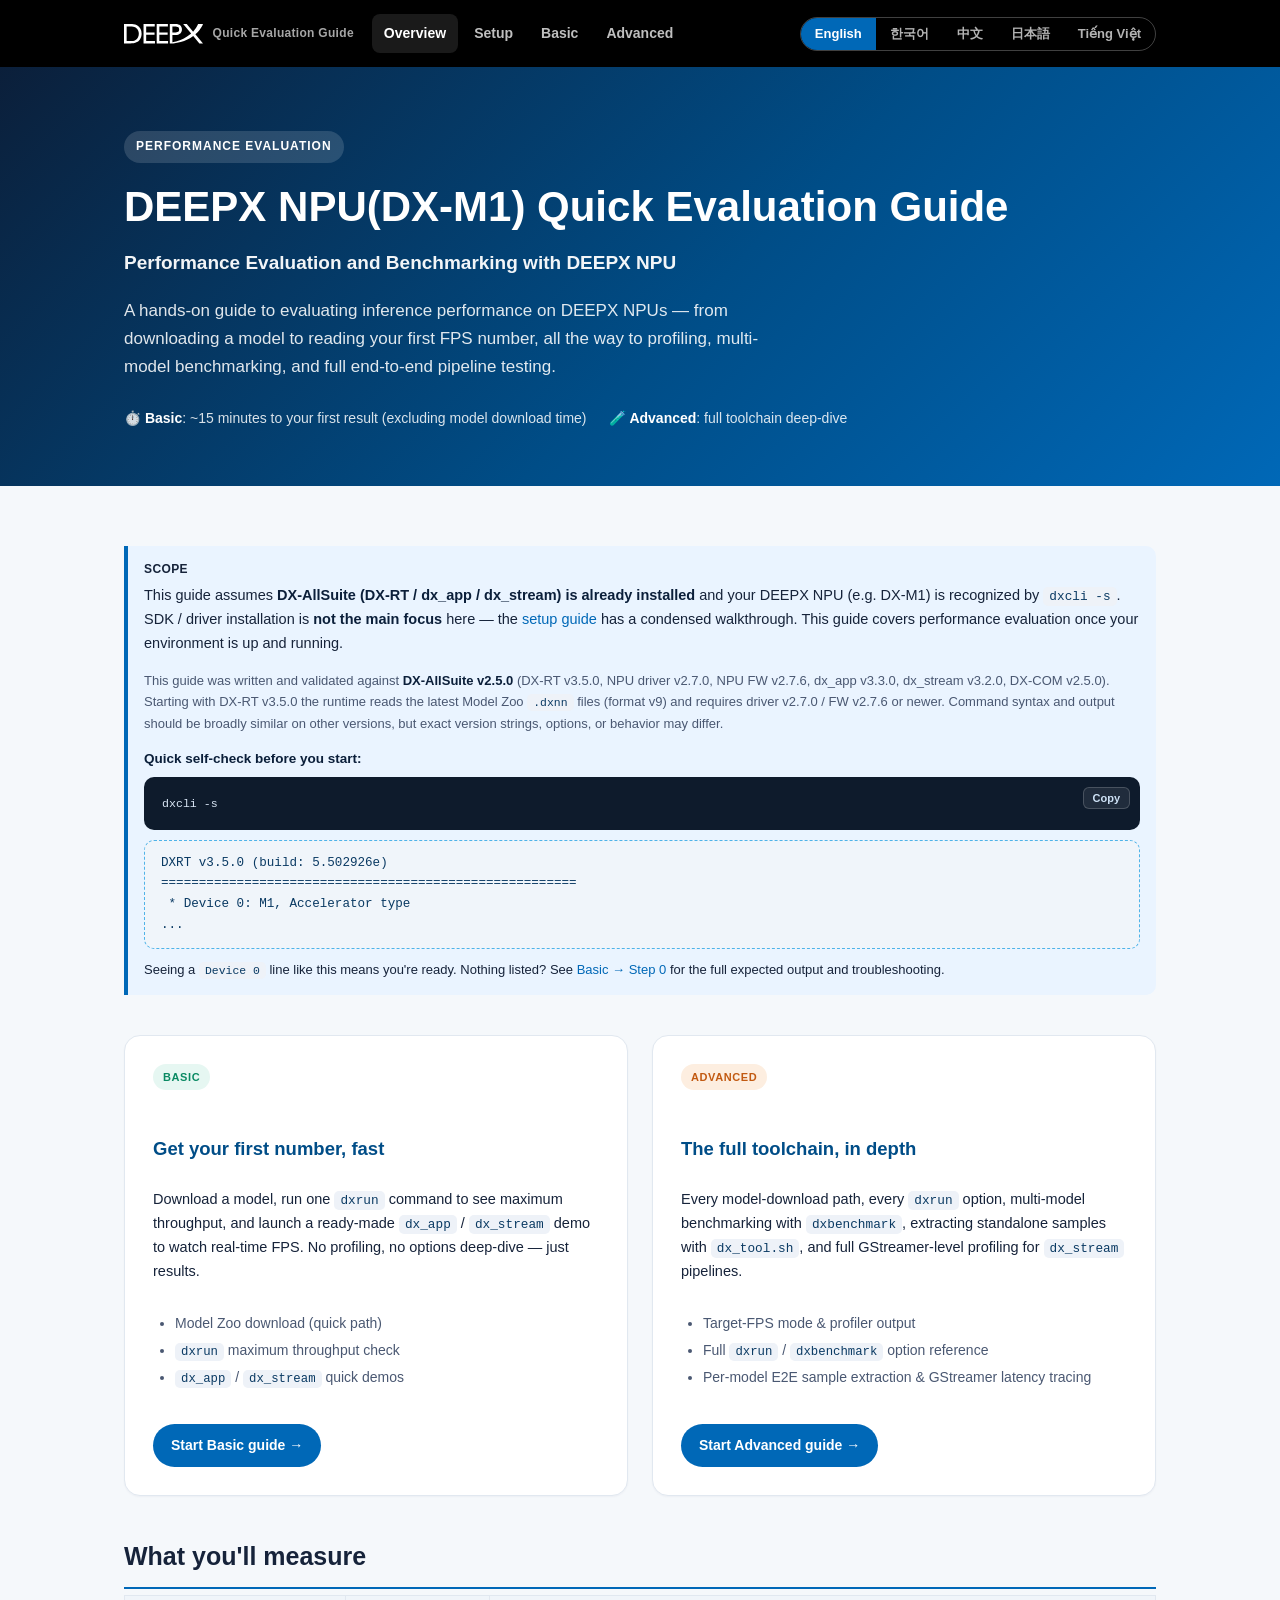
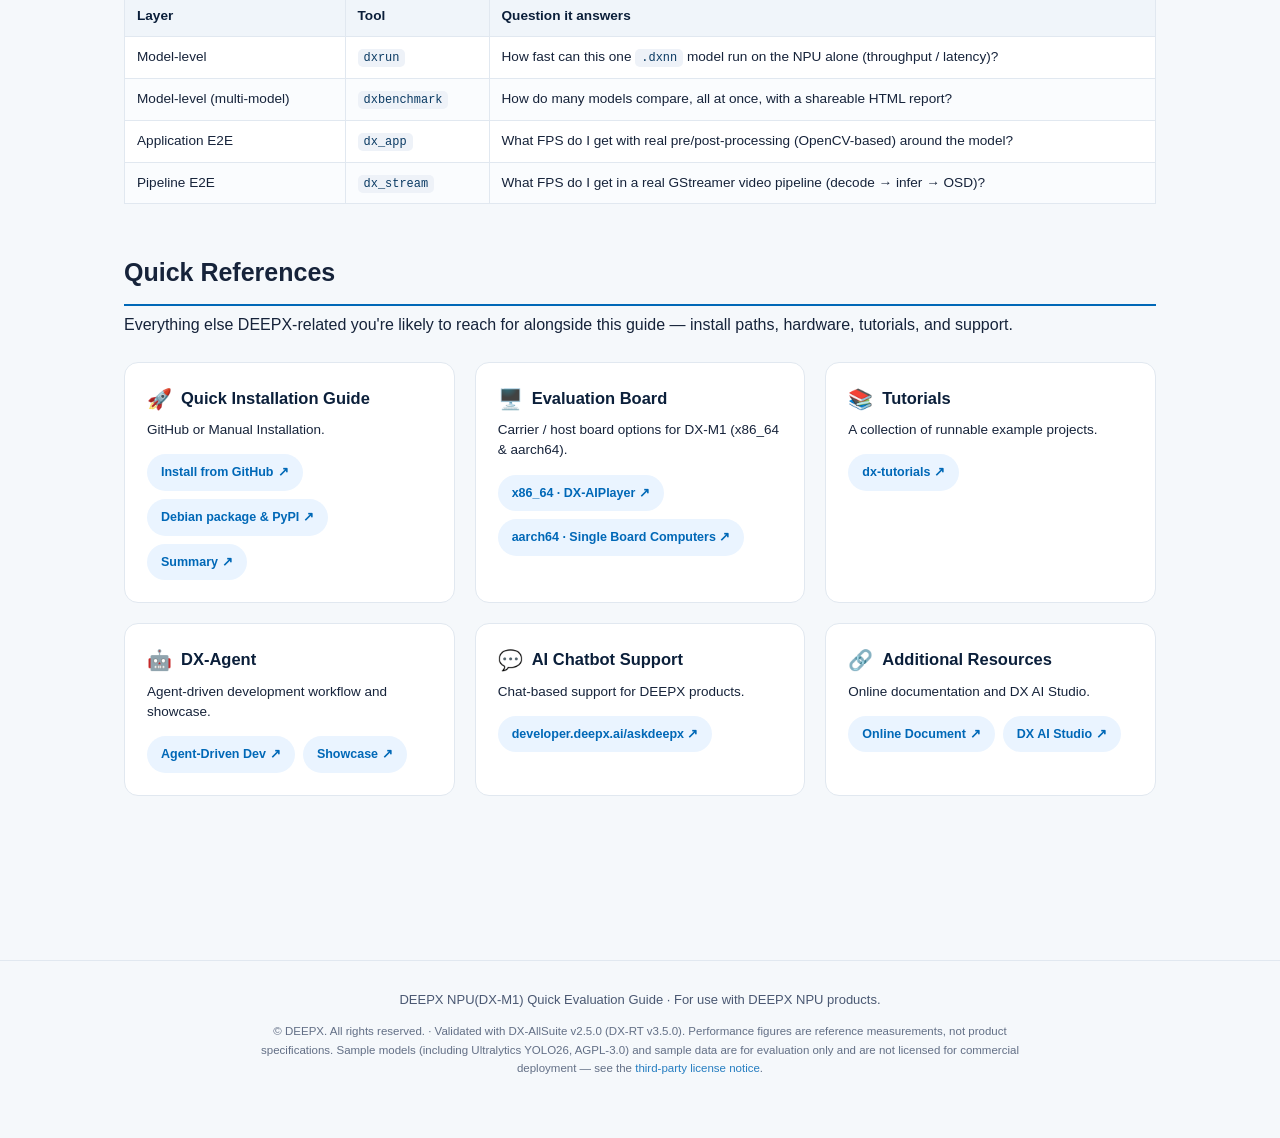
==== commit 81327dbb: "update after review" ====
--- a/index.html
+++ b/index.html
@@ -295,11 +295,11 @@
           <li data-lang-zh><code>dxrun</code> / <code>dxbenchmark</code> 完整选项参考</li>
           <li data-lang-ja><code>dxrun</code> / <code>dxbenchmark</code> の全オプションリファレンス</li>
           <li data-lang-vi>Tham chiếu đầy đủ tùy chọn <code>dxrun</code> / <code>dxbenchmark</code></li>
-          <li data-lang-en>Per-model E2E sample extraction &amp; GstShark profiling</li>
-          <li data-lang-ko>모델별 E2E 샘플 추출 및 GstShark 프로파일링</li>
-          <li data-lang-zh>按模型提取 E2E 示例 &amp; GstShark 性能剖析</li>
-          <li data-lang-ja>モデル単位の E2E サンプル抽出と GstShark プロファイリング</li>
-          <li data-lang-vi>Trích xuất sample E2E theo từng model &amp; profiling bằng GstShark</li>
+          <li data-lang-en>Per-model E2E sample extraction &amp; GStreamer latency tracing</li>
+          <li data-lang-ko>모델별 E2E 샘플 추출 및 GStreamer latency tracer 측정</li>
+          <li data-lang-zh>按模型提取 E2E 示例 &amp; GStreamer 延迟追踪</li>
+          <li data-lang-ja>モデル単位の E2E サンプル抽出と GStreamer レイテンシトレーサによる計測</li>
+          <li data-lang-vi>Trích xuất sample E2E theo từng model &amp; đo latency bằng GStreamer tracer</li>
         </ul>
         <a class="dx-btn" href="advanced.html">
           <span data-lang-en>Start Advanced guide →</span>
@@ -570,6 +570,11 @@
   <span data-lang-zh>DEEPX NPU(DX-M1) 快速评估指南 · 适用于 DEEPX NPU 产品。</span>
   <span data-lang-ja>DEEPX NPU(DX-M1) クイック評価ガイド · DEEPX NPU 製品向け</span>
   <span data-lang-vi>Hướng dẫn đánh giá nhanh DEEPX NPU(DX-M1) · Dành cho các sản phẩm DEEPX NPU.</span>
+  <p class="dx-footer-legal" data-lang-en>© DEEPX. All rights reserved. · Validated with DX-AllSuite v2.5.0 (DX-RT v3.5.0). Performance figures are reference measurements, not product specifications. Sample models (including Ultralytics YOLO26, AGPL-3.0) and sample data are for evaluation only and are not licensed for commercial deployment — see the <a href="https://github.com/DEEPX-AI/dx_app/blob/main/docs/source/docs/Appendix_Third_Party_License.md" target="_blank" rel="noopener">third-party license notice</a>.</p>
+  <p class="dx-footer-legal" data-lang-ko>© DEEPX. All rights reserved. · DX-AllSuite v2.5.0(DX-RT v3.5.0) 기준으로 검증했습니다. 성능 수치는 참고용 측정값이며 제품 사양이 아닙니다. 샘플 모델(Ultralytics YOLO26, AGPL-3.0 포함)과 샘플 데이터는 평가 용도로만 제공되며 상업적 배포에 사용할 수 없습니다. <a href="https://github.com/DEEPX-AI/dx_app/blob/main/docs/source/docs/Appendix_Third_Party_License.md" target="_blank" rel="noopener">서드파티 라이선스 고지</a>를 참고하세요.</p>
+  <p class="dx-footer-legal" data-lang-zh>© DEEPX. All rights reserved. · 基于 DX-AllSuite v2.5.0（DX-RT v3.5.0）验证。性能数据为参考测量值，并非产品规格。示例模型（包括 Ultralytics YOLO26，AGPL-3.0）和示例数据仅供评估使用，未获商业部署许可，详见<a href="https://github.com/DEEPX-AI/dx_app/blob/main/docs/source/docs/Appendix_Third_Party_License.md" target="_blank" rel="noopener">第三方许可声明</a>。</p>
+  <p class="dx-footer-legal" data-lang-ja>© DEEPX. All rights reserved. · DX-AllSuite v2.5.0（DX-RT v3.5.0）で検証済み。性能値は参考測定値であり、製品仕様ではありません。サンプルモデル（Ultralytics YOLO26、AGPL-3.0 を含む）とサンプルデータは評価目的に限り提供され、商用展開のライセンスは付与されていません。詳細は<a href="https://github.com/DEEPX-AI/dx_app/blob/main/docs/source/docs/Appendix_Third_Party_License.md" target="_blank" rel="noopener">サードパーティライセンスに関する通知</a>を参照してください。</p>
+  <p class="dx-footer-legal" data-lang-vi>© DEEPX. All rights reserved. · Đã kiểm chứng với DX-AllSuite v2.5.0 (DX-RT v3.5.0). Số liệu hiệu năng là số đo tham khảo, không phải thông số sản phẩm. Model mẫu (bao gồm Ultralytics YOLO26, AGPL-3.0) và dữ liệu mẫu chỉ dùng để đánh giá, không được cấp phép triển khai thương mại — xem <a href="https://github.com/DEEPX-AI/dx_app/blob/main/docs/source/docs/Appendix_Third_Party_License.md" target="_blank" rel="noopener">thông báo giấy phép bên thứ ba</a>.</p>
 </footer>
 
 <script src="assets/script.js"></script>
--- a/assets/style.css
+++ b/assets/style.css
@@ -678,6 +678,13 @@
   color: var(--dx-ink-soft);
   font-size: 13px;
 }
+.dx-footer-legal {
+  max-width: 760px;
+  margin: 12px auto 0;
+  font-size: 11.5px;
+  line-height: 1.6;
+  opacity: 0.85;
+}
 
 /* Prereq checklist */
 .dx-checklist { list-style: none; padding: 0; margin: 0 0 18px; }
